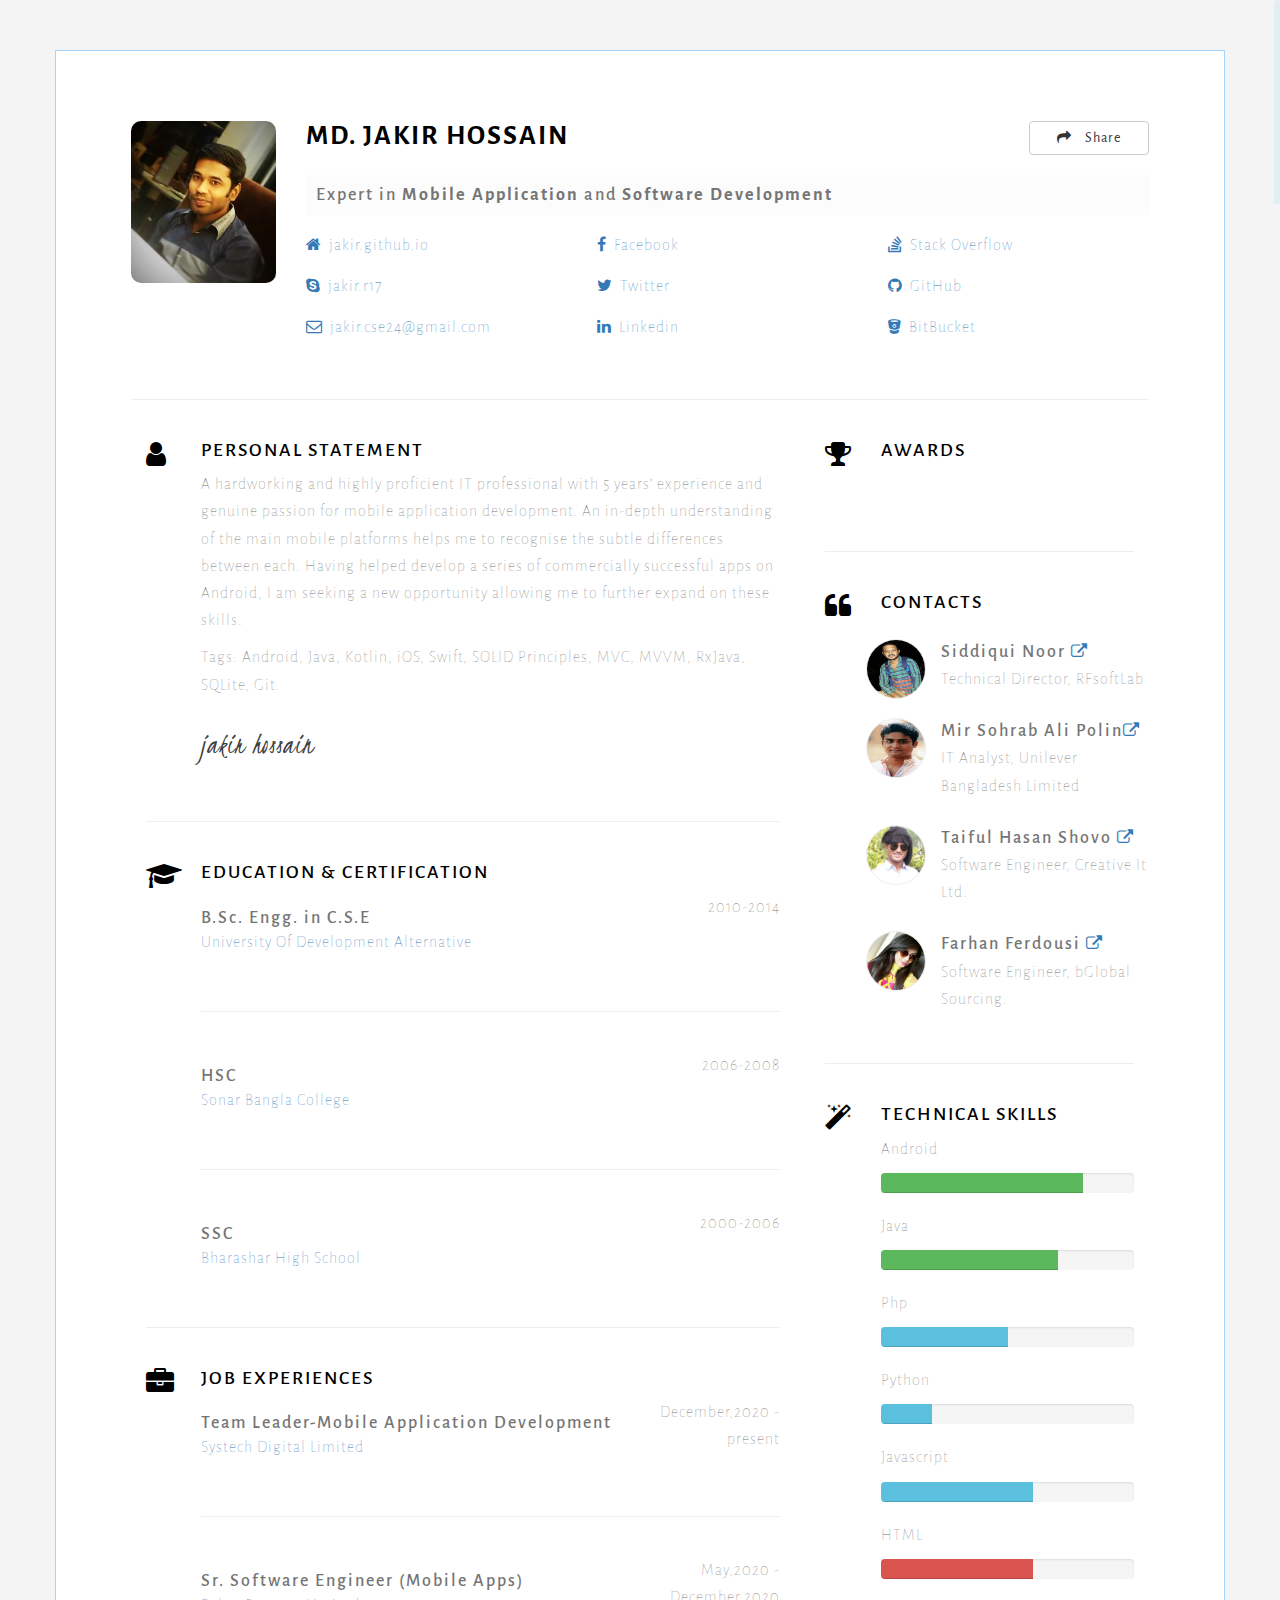
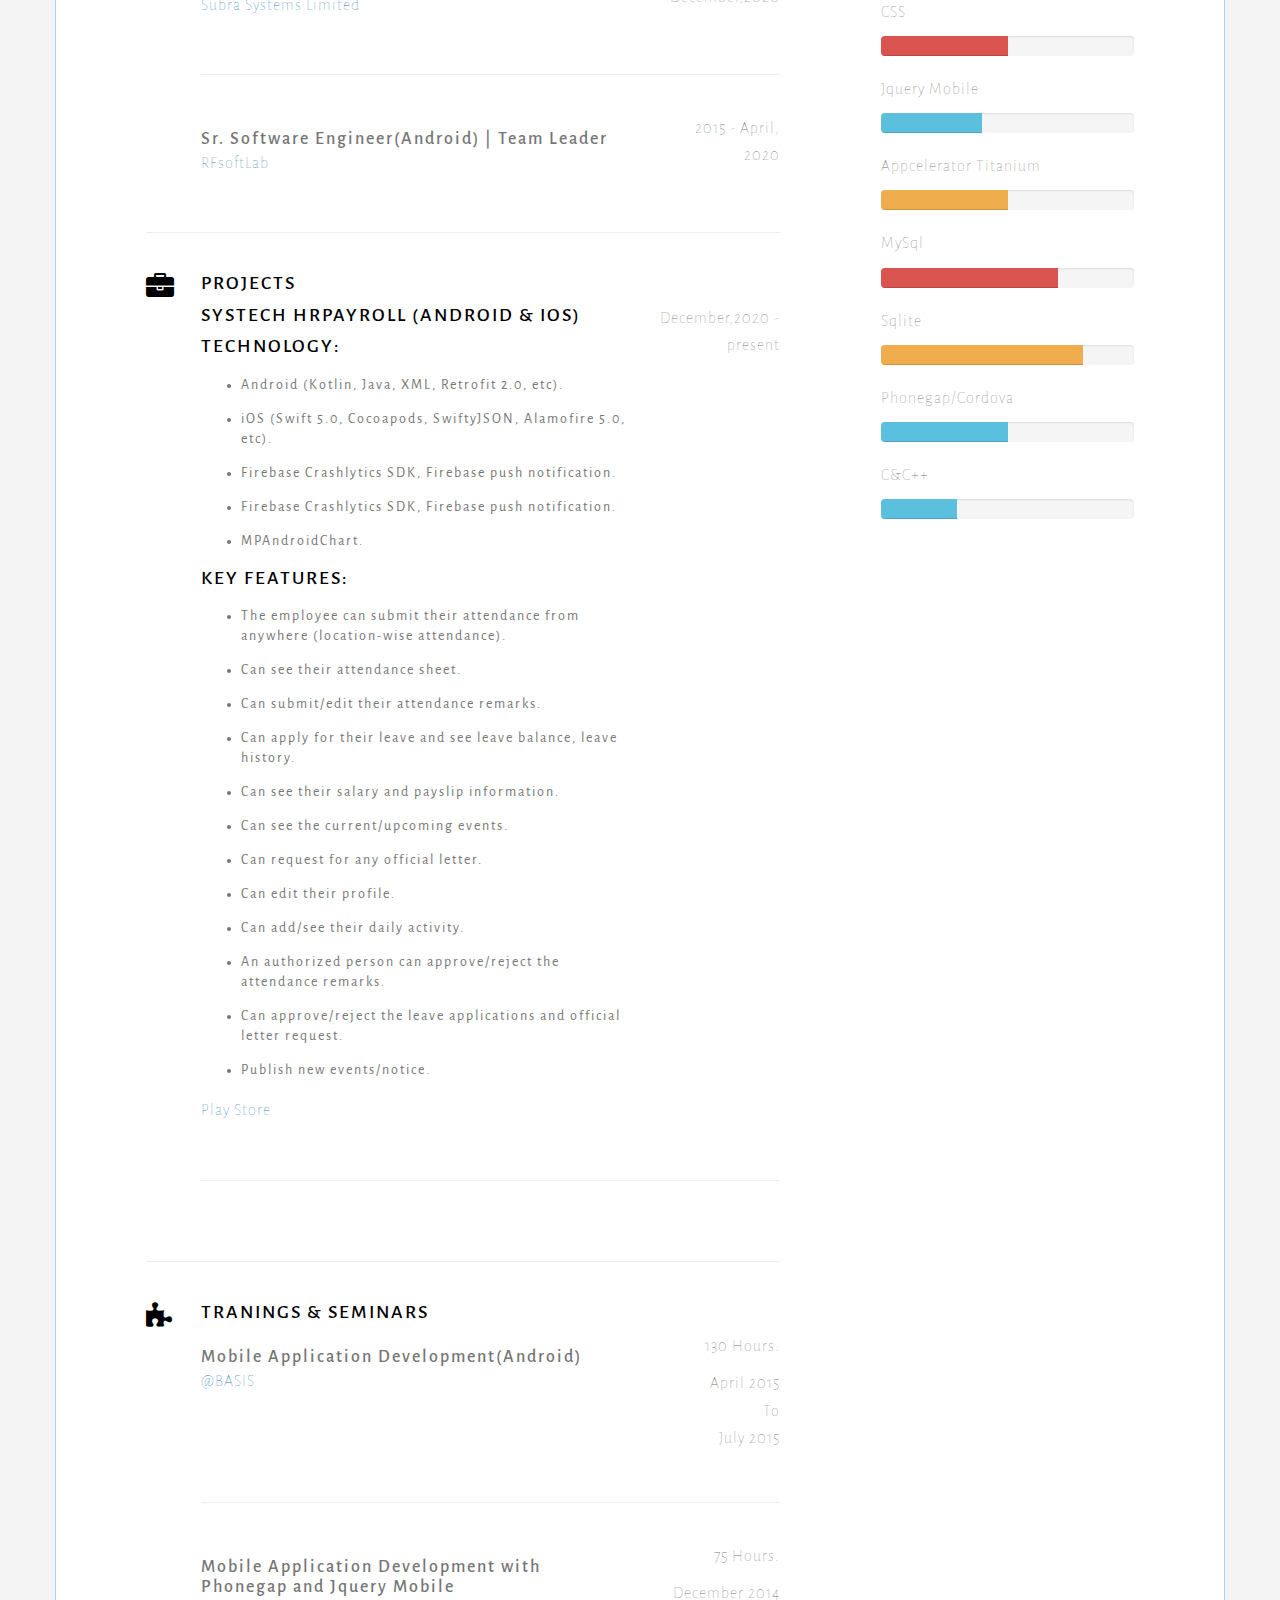
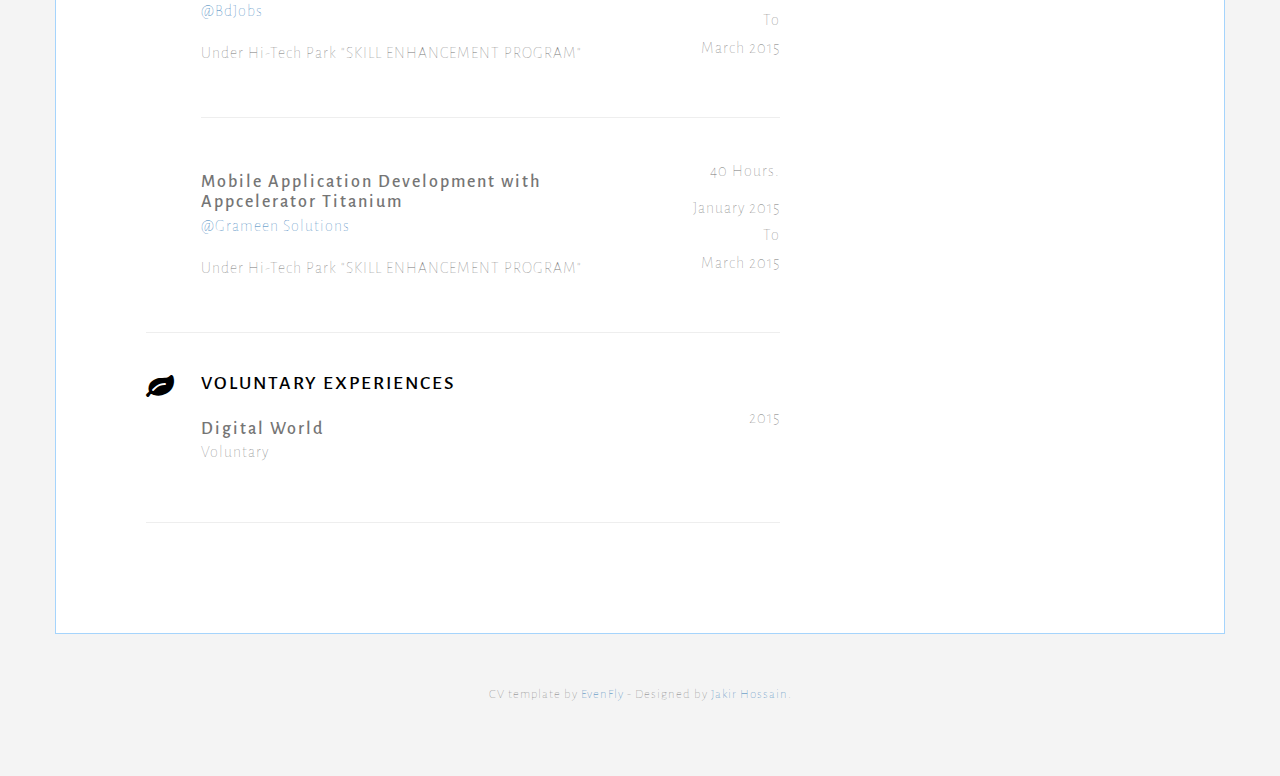
==== about_me/index.html @ e8f7c16d "added projects" ====
<!DOCTYPE html>
<html lang="">


<head>
    <meta charset="UTF-8">
    <meta name="viewport" content="width=device-width, initial-scale=1.0">

    <!-- ===========================
    THEME INFO
    =========================== -->
    <meta name="description" content="Md. Jakir Hossain - Expert in Mobile Application and Software Development">
    <meta name="keywords" content="Md. Jakir Hossain, Jakir Hossain Resume,Jakir Hossain CV, Android Developer, Software Developer, Mobile Application Developer">
    <meta name="author" content="Jakir Hossain">

    <!-- ===========================
    SITE TITLE
    =========================== -->
    <title>Md. Jakir Hossain | Expert in Mobile Application and Software Development</title>

    <!-- ===========================
    FAVICONS
    =========================== -->
    <link rel="icon" href="img/R.jpg">
    <link rel="apple-touch-icon" sizes="144x144" href="img/apple-touch-icon-ipad-retina.png" />
    <link rel="apple-touch-icon" sizes="114x114" href="img/apple-touch-icon-iphone-retina.png" />
    <link rel="apple-touch-icon" sizes="72x72" href="img/apple-touch-icon-ipad.png" />
    <link rel="apple-touch-icon" sizes="57x57" href="img/apple-touch-icon-iphone.png" />

    <!-- ===========================
    STYLESHEETS
    =========================== -->
    <link rel="stylesheet" href="//maxcdn.bootstrapcdn.com/bootstrap/3.3.0/css/bootstrap.min.css">
    <link rel="stylesheet" href="css/style.css">
    <link rel="stylesheet" href="css/responsive.css">

    <!-- ===========================
    FONTS & ICONS
    =========================== -->
    <link href='//fonts.googleapis.com/css?family=Kristi|Alegreya+Sans:300' rel='stylesheet' type='text/css'>
    <link href="//maxcdn.bootstrapcdn.com/font-awesome/4.3.0/css/font-awesome.min.css" rel="stylesheet">


    <!--[if IE]>
        <script src="https://cdn.jsdelivr.net/html5shiv/3.7.2/html5shiv.min.js"></script>
        <script src="https://cdn.jsdelivr.net/respond/1.4.2/respond.min.js"></script>
    <![endif]-->
</head>

<body>
    <div class="container">
        <!-- ===========================
        HEADER
        ============================ -->
        <div id="header" class="row">
            <div class="col-sm-2">
                <img class="propic" src="img/jakir1.jpg" alt="">
            </div>
            <!-- photo end-->

            <div class="col-sm-10">
                <div class="cv-title">
                    <div class="row">
                        <div class="col-sm-7">
                            <h1>Md. Jakir Hossain</h1>
                        </div>
                        <div class="col-sm-5 text-right dl-share">
                            <!-- AddToAny BEGIN -->
                            <a class="a2a_dd btn btn-default" href=""><span class="fa fa-share "></span> Share</a>
                            <script type="text/javascript">
                                var a2a_config = a2a_config || {};
                                a2a_config.linkname = "Md. Jakir Hossain";
                                a2a_config.num_services = 6;
                                a2a_config.prioritize = ["facebook", "twitter", "google_plus", "linkedin", "pinterest", "email"];
                            </script>
                            <script type="text/javascript" src="http://static.addtoany.com/menu/page.js"></script>
                            <!-- AddToAny END -->

                            <!-- <a class="btn btn-success" href=""><span class="fa fa-download"></span> Download</a> -->
                        </div>
                    </div>
                    <h2>Expert in <b>Mobile Application</b> and <b>Software Development</b></h2>
                </div><!-- Title end-->

                <!-- ===========================
                SOCIAL & CONTACT
                ============================ -->
                <div class="row">
                    <div class="col-sm-4">
                        <ul class="list-unstyled">
                            <li><a href="http://jakir123.github.io/RJF/"><span class="social fa fa-home"></span>jakir.github.io</a>
                            </li>
                            <li><a href="skype:jakir.r17"><span class="social fa fa-skype"></span>jakir.r17</a>
                            </li>
                            <li><a href="mailto:jakir.cse24@gmail.com"><span class="social fa fa-envelope-o"></span>jakir.cse24@gmail.com</a>
                            </li>
                        </ul>
                    </div><!-- social 1st col end-->

                    <div class="col-sm-4">
                        <ul class="list-unstyled">
                            <li><a target="_blank" href="https://www.facebook.com/jakir.cse24"><span class="social fa fa-facebook"></span>Facebook</a>
                            </li>
                            <li><a target="_blank" href="https://twitter.com/jakir_cse24"><span class="social fa fa-twitter"></span>Twitter</a>
                            </li>
                            <li><a target="_blank" href="https://bd.linkedin.com/in/jakir-hossain-01420459"><span class="social fa fa-linkedin"></span>Linkedin</a>
                            </li>
                        </ul>
                    </div><!-- social 2nd col end-->

                    <div class="col-sm-4">
                        <ul class="list-unstyled">
                            <li><a target="_blank" href="http://stackoverflow.com/users/4854891/jakir-hossain"><span class="social fa fa-stack-overflow"></span>Stack Overflow</a>
                            </li>
                            <li><a target="_blank" href="https://www.github.com/jakir123"><span class="social fa fa-github"></span>GitHub</a>
                            </li>
                            <li><a target="_blank" href="http://www.bitbucket.org/jakir123"><span class="social fa fa-bitbucket"></span>BitBucket</a>
                            </li>
                        </ul>
                    </div><!-- social 3rd col end-->
                </div><!-- header social end-->
            </div><!-- header right end-->
        </div><!-- header end-->

        <hr class="firsthr">

        <!-- ===========================
        BODY LEFT PART
        ============================ -->
        <div class="col-md-8 mainleft">
            <div id="statement" class="row mobmid">
                <div class="col-sm-1">
                    <span class="secicon fa fa-user"></span>
                </div><!--icon end-->

                <div class="col-sm-11">
                    <h3>Personal statement </h3>
                    <p>
                        A hardworking and highly proficient IT professional with 5 years’ experience and genuine passion for mobile application development. An in-depth understanding of the main mobile platforms helps me to recognise the subtle differences between each. Having helped develop a series of commercially successful apps on Android, I am seeking a new opportunity allowing me to further expand on these skills.
                    </p>
                    <p>
                        Tags:
                        Android,
                        Java, Kotlin,
			iOS, Swift, SOLID Principles,
			MVC, MVVM, RxJava, 
                        SQLite,
                        Git.
                    </p>

                    <p class="signature">jakir hossain</p>
                </div><!--info end-->
            </div><!--personal statement end-->

            <hr>

            <div id="education" class="row mobmid">
                <div class="col-sm-1">
                    <span class="secicon fa fa-graduation-cap"></span>
                </div><!--icon end-->

                <div class="col-sm-11">
                    <h3>Education &amp; Certification</h3>
                    <!-- <div class="row">
                        <div class="col-md-9">
                            <h4>M.Sc. Engg. in ICT</h4>
                            <p class="sub"><a href="http://www.buet.ac.bd">BUET</a> </p>
                        </div>

                        <div class="year col-md-3">
                            <p>2015-Present</p>
                        </div>
                    </div><!--Education & Certification 1 end-->
                    <!--<hr>
					 -->
                    <div class="row">
                        <div class="col-md-9">
                            <h4>B.Sc. Engg. in C.S.E</h4>
                            <p class="sub"><a href="http://uoda.edu.bd/">University Of Development Alternative</a> </p>
                        </div>

                        <div class="year col-md-3">
                            <p>2010-2014</p>
                        </div>
                    </div><!--Education & Certification 1 end-->
                    
                    <hr>

                    <div class="row">
                        <div class="col-md-9">
                            <h4>HSC</h4>
                            <p class="sub"><a href="https://www.facebook.com/SonarBanglaCollege.Comilla/">Sonar Bangla College</a> </p>
                        </div>

                        <div class="year col-md-3">
                            <p>2006-2008</p>
                        </div>
                    </div><!--Education & Certification 1 end-->
                    
                    <hr>
                    
                    <div class="row">
                        <div class="col-md-9">
                            <h4>SSC</h4>
                            <p class="sub"><a href="">Bharashar High School</a></p>
                        </div>

                        <div class="year col-md-3">
                            <p>2000-2006</p>
                        </div>
                    </div><!--Education & Certification 2 end-->

                </div>
            </div><!--Education & Certifications end-->
            
            <hr>

            <!-- ===========================
            JOB EXPERIENCES
            ============================ -->
            <div id="job" class="row mobmid">
                <div class="col-sm-1">
                    <span class="secicon fa fa-briefcase"></span>
                </div><!--icon end-->

                <div class="col-sm-11">
                    <h3>Job Experiences</h3>
			<div class="row">
			<div class="col-md-9">
				    <h4>Team Leader-Mobile Application Development</h4>
				    <p class="sub"><a target="_blank" href="https://systechdigital.com">Systech Digital Limited</a>
				    </p>
				</div>

				<div class="year col-md-3">
				    <p>December,2020 - present</p>
				</div>
		     </div><!--Job 1 end-->
	             <hr>

			<div class="row">
			<div class="col-md-9">
				    <h4>Sr. Software Engineer (Mobile Apps)</h4>
				    <p class="sub"><a target="_blank" href="https://www.subrasystems.com.bd">Subra Systems Limited</a>
				    </p>
				</div>

				<div class="year col-md-3">
				    <p>May,2020 - December,2020</p>
				</div>
		     </div><!--Job 2 end-->
	             <hr>
			
                    <div class="row">
                        <div class="col-md-9">
                            <h4>Sr. Software Engineer(Android) | Team Leader</h4>
                            <p class="sub"><a target="_blank" href="http://rfsoftlab.com">RFsoftLab</a>
                            </p>
                        </div>

                        <div class="year col-md-3">
                            <p>2015 - April, 2020</p>
                        </div>
                    </div><!--Job 3 end-->
                    
                </div><!--Job experiences end-->
            </div><!--Job experiences end-->

            <hr>
		
	    <!-- ===========================
            Projects
            ============================ -->
            <div id="job" class="row mobmid">
                <div class="col-sm-1">
                    <span class="secicon fa fa-briefcase"></span>
                </div><!--icon end-->

                <div class="col-sm-11">
                    <h3>Projects</h3>
			<div class="row">
			<div class="col-md-9">
				    <h3>Systech HrPayroll (Android & iOS)</h3>
				    <h3>Technology:</h3>
				    <ul>
					  <li>Android (Kotlin, Java, XML, Retrofit 2.0, etc).</li>
					  <li>iOS (Swift 5.0, Cocoapods, SwiftyJSON, Alamofire 5.0, etc).</li>
					  <li>Firebase Crashlytics SDK, Firebase push notification.</li>
					    <li>Firebase Crashlytics SDK, Firebase push notification.</li>
					    <li>MPAndroidChart.</li>
				    </ul>
				 <h3>Key Features:</h3>
				    <ul>
					  <li>The employee can submit their attendance from anywhere (location-wise attendance).</li>
					  <li>Can see their attendance sheet.</li>
					  <li>Can submit/edit their attendance remarks.</li>
					    <li>Can apply for their leave and see leave balance, leave history.</li>
					    <li>Can see their salary and payslip information.</li>
					    <li>Can see the current/upcoming events.</li>
					    <li>Can request for any official letter.</li>
					    <li>Can edit their profile.</li>
					    <li>Can add/see their daily activity.</li>
					    <li>An authorized person can approve/reject the attendance remarks.</li>
					    <li>Can approve/reject the leave applications and official letter request.</li>
					    <li>Publish new events/notice.</li>
				    </ul>
				<p class="sub"><a target="_blank" href="https://play.google.com/store/apps/details?id=com.systech.imran.hrattendance">Play Store</a>
				</div>

				<div class="year col-md-3">
				    <p>December,2020 - present</p>
				</div>
		     </div><!--Job 1 end-->
	             <hr>
                    
                </div><!--Job experiences end-->
            </div><!--Job experiences end-->

            <hr>

            <!-- ===========================
            Tranings
            ============================ -->
            <div id="job" class="row mobmid">
                <div class="col-sm-1">
                    <span class="secicon fa fa-puzzle-piece"></span>
                </div><!--icon end-->

                <div class="col-sm-11">
                    <h3>Tranings & Seminars</h3>

                    <div class="row">
                        <div class="col-md-9">
                            <h4>Mobile Application Development(Android)</h4>
                            <p class="sub"><a target="_blank" href="http://www.basis.org.bd/">@BASIS</a>
                            
                        </div>
                        <div class="year col-md-3">
							<p>130 Hours.</p>
                            <p>April 2015 <br>To<br>July 2015</p>
                        </div>
                    </div><!--Traning 1 end-->
					<hr>
					<div class="row">
                        <div class="col-md-9">
                            <h4>Mobile Application Development with<br>Phonegap and Jquery Mobile</h4>
                            <p class="sub"><a target="_blank" href="http://bdjobstraining.com/">@BdJobs</a>
                            <p>Under Hi-Tech Park "SKILL ENHANCEMENT PROGRAM"</p>
                        </div>
                        <div class="year col-md-3">
							<p>75 Hours.</p>
                            <p>December 2014<br>To<br> March 2015</p>
                        </div>
                    </div><!--Traning 2 end-->
					<hr>
					<div class="row">
                        <div class="col-md-9">
                            <h4>Mobile Application Development with<br>Appcelerator Titanium</h4>
                            <p class="sub"><a target="_blank" href="http://www.grameensolutions.com/">@Grameen Solutions </a>
                            <p>Under Hi-Tech Park "SKILL ENHANCEMENT PROGRAM"</p>
                        </div>
                        <div class="year col-md-3">
							<p>40 Hours.</p>
                            <p>January 2015 <br>To<br>March 2015</p>
                        </div>
                    </div><!--Traning 3 end-->

                </div><!--Traning experiences end-->
            </div><!--Traning experiences end-->
			<hr>
			<!-- ===========================
            VOLUNTARY EXPERIENCES
            ============================ -->
            <div id="job" class="row mobmid">
                <div class="col-sm-1">
                    <span class="secicon fa fa-leaf"></span>
                </div><!--icon end-->

                <div class="col-sm-11">
                    <h3>Voluntary Experiences</h3>

                    <div class="row">
                        <div class="col-md-9">
                            <h4>Digital World</h4>
                            <p class="sub">Voluntary</p>
                        </div>
                        <div class="year col-md-3"> <p>2015</p> </div>
                    </div><!--Voluntary 1 end-->
                    
                </div><!--Voluntary experiences end-->
            </div><!--Voluntary experiences end-->

            <hr>

        </div><!--left end-->
        
        <!-- ===========================
        SIDEBAR
        =========================== -->
        <div class="col-md-4 mainright">


            <div class="row mobmid">
                <div class="col-sm-1 col-md-2">
                    <span class="secicon fa fa-trophy"></span>
                </div><!--icon end-->

                <div class="col-sm-11 col-md-10 ">
                    <h3>Awards</h3>

                    <div class="award">
                        <!-- <h4>Intra University Programming Contest, 2010</h4>
                        <p class="sub"><a href="http://mbstu.ac.bd/depts/TechnoFestival.html">MBSTU</a></p>
                        <p>Participate at Intra University Programming Contest, 2010 held at CSE
                        department of Mawlana Bhashani Science and Technology University (MBSTU).Rank Was<strong>7th place</strong></p> -->
                    </div>
                    <!--1st award end-->

                    <div class="award">
                       <!--  <h4>Intra University Programming Contest, 2012</h4>
                        <p class="sub"><a href="http://mbstu.ac.bd/depts/TechnoFestival.html">MBSTU</a></p>
                        <p>Participate at Intra University Programming Contest, 2012 held at Mawlana
                        Bhashani Science and Technology University (MBSTU).<strong>8th place</strong></p> -->
                    </div>
                </div><!--awards end-->

            </div>
                        
            <hr>

            <div class="row ">
                <div class="col-sm-1 col-md-2 mobmid">
                    <span class="secicon fa fa-quote-left"></span>
                </div><!--icon end-->

                <div class="col-sm-11 col-md-10 testimonials">
                    <h3 class="mobmid">Contacts </h3>

                    <div class="row">
                        <img src="img/noor_vai.jpg" alt="">
                        <h4>Siddiqui Noor <a target="_blank" href="https://www.facebook.com/noorbd"><i class="fa fa-external-link"></i></a></h4>
                        <p>Technical Director, RFsoftLab</p>
                    </div><!--1st testimonial end-->
					
					<div class="row">
                        <img src="img/polin_vai.jpg" alt="">
                        <h4>Mir Sohrab Ali Polin<a target="_blank" href="https://www.facebook.com/msali.polin"><i class="fa fa-external-link"></i></a></h4>
                        <p>IT Analyst, Unilever Bangladesh Limited</p>
                    </div><!--2nd testimonial end-->
					
                    <div class="row">
                        <img src="img/shovo.jpg" alt="">
                        <h4>Taiful Hasan Shovo <a target="_blank" href="https://www.facebook.com/tshuvo6"><i class="fa fa-external-link"></i></a></h4>
                        <p>Software Engineer, Creative It Ltd.</p>
                    </div><!--2nd testimonial end-->

                    <div class="row">
                        <img src="img/chaity.jpg" alt="">
                        <h4>Farhan Ferdousi <a target="_blank" href="https://www.facebook.com/chaitali.farhana"><i class="fa fa-external-link"></i></a></h4>
                        <p>Software Engineer, bGlobal Sourcing.</p>
                    </div><!--2nd testimonial end-->

                </div><!--testimonials end-->
            </div><!--tech skills end-->
            
            <hr>

            <div class="row">
                <div class="col-sm-1 col-md-2 mobmid">
                    <span class="secicon fa fa-magic"></span>
                </div><!--icon end-->

                <div class="col-sm-11 col-md-10">
                    <h3 class="mobmid">Technical skills </h3>


                    <p>Android</p>
                    <div class="progress">
                        <div class="progress-bar progress-bar-success" role="progressbar" aria-valuenow="95" aria-valuemin="0" aria-valuemax="100" style="width: 80%">
                            <span class="sr-only">80% Complete</span>
                        </div>
                    </div><!--skill end-->

                    <p>Java</p>
                    <div class="progress">
                        <div class="progress-bar progress-bar-success" role="progressbar" aria-valuenow="80" aria-valuemin="0" aria-valuemax="100" style="width: 70%">
                            <span class="sr-only">70% Complete</span>
                        </div>
                    </div><!--skill end-->

                    <p>Php</p>
                    <div class="progress">
                        <div class="progress-bar progress-bar-info" role="progressbar" aria-valuenow="90" aria-valuemin="0" aria-valuemax="100" style="width: 50%">
                            <span class="sr-only">50% Complete</span>
                        </div>
                    </div><!--skill end-->

                    <p>Python</p>
                    <div class="progress">
                        <div class="progress-bar progress-bar-info" role="progressbar" aria-valuenow="60" aria-valuemin="0" aria-valuemax="100" style="width: 20%">
                            <span class="sr-only">20% Complete</span>
                        </div>
                    </div><!--skill end-->

                    <p>Javascript</p>
                    <div class="progress">
                        <div class="progress-bar progress-bar-info" role="progressbar" aria-valuenow="80" aria-valuemin="0" aria-valuemax="100" style="width: 60%">
                            <span class="sr-only">60% Complete</span>
                        </div>
                    </div><!--skill end-->



                    <p>HTML</p>
                    <div class="progress">
                        <div class="progress-bar progress-bar-danger" role="progressbar" aria-valuenow="60" aria-valuemin="0" aria-valuemax="100" style="width: 60%">
                            <span class="sr-only">60% Complete</span>
                        </div>
                    </div><!--skill end-->

                    <p>CSS</p>
                    <div class="progress">
                        <div class="progress-bar progress-bar-danger" role="progressbar" aria-valuenow="50" aria-valuemin="0" aria-valuemax="100" style="width: 50%">
                            <span class="sr-only">50% Complete</span>
                        </div>
                    </div><!--skill end-->
                                        
                    <p>Jquery Mobile</p>
                    <div class="progress">
                        <div class="progress-bar progress-bar-info" role="progressbar" aria-valuenow="60" aria-valuemin="0" aria-valuemax="100" style="width: 40%">
                            <span class="sr-only">40% Complete</span>
                        </div>
                    </div><!--skill end-->
					
                    <p>Appcelerator Titanium</p>
                    <div class="progress">
                        <div class="progress-bar progress-bar-warning" role="progressbar" aria-valuenow="50" aria-valuemin="0" aria-valuemax="100" style="width: 50%">
                            <span class="sr-only">50% Complete</span>
                        </div>
                    </div><!--skill end-->
					
					<p>MySql</p>
                    <div class="progress">
                        <div class="progress-bar progress-bar-danger" role="progressbar" aria-valuenow="50" aria-valuemin="0" aria-valuemax="100" style="width: 70%">
                            <span class="sr-only">70% Complete</span>
                        </div>
                    </div><!--skill end-->

                    <p>Sqlite</p>
                    <div class="progress">
                        <div class="progress-bar progress-bar-warning" role="progressbar" aria-valuenow="80" aria-valuemin="0" aria-valuemax="100" style="width: 80%">
                            <span class="sr-only">80% Complete</span>
                        </div>
                    </div><!--skill end-->

                    <p>Phonegap/Cordova</p>
                    <div class="progress">
                        <div class="progress-bar progress-bar-info" role="progressbar" aria-valuenow="60" aria-valuemin="0" aria-valuemax="100" style="width: 50%">
                            <span class="sr-only">50% Complete</span>
                        </div>
                    </div><!--skill end-->

                    <p>C&C++</p>
                    <div class="progress">
                        <div class="progress-bar progress-bar-info" role="progressbar" aria-valuenow="95" aria-valuemin="0" aria-valuemax="100" style="width: 30%">
                            <span class="sr-only">30% Complete</span>
                        </div>
                    </div><!--skill end-->
                </div><!--info end-->
            </div><!--tech skills end-->
            


        </div><!--right end-->
    </div><!--container end-->

    <!-- ===========================
    FOOTER
    =========================== -->
    <footer class="text-center">
        <p>CV template by <a href="https://evenfly.com">EvenFly </a> - Designed by <a target="_blank" href="http://www.facebook.com/jakir.cse24">Jakir Hossain</a>.</p>
    </footer>

    <!--necessary scripts and plugins-->
    <script src="http://ajax.googleapis.com/ajax/libs/jquery/1.11.1/jquery.min.js"></script>
    <script src="http://maxcdn.bootstrapcdn.com/bootstrap/3.3.1/js/bootstrap.min.js"></script>
    <script src="js/jquery.nicescroll.min.js"></script>
    <script src="js/evenfly.js"></script>
</body>

</html>
---- about_me/css/style.css ----
body {
    background: #f4f4f4;
    color: #757575;
    font-family: 'Alegreya Sans', sans-serif;
    letter-spacing: 2px;
    padding-bottom: 60px;
}

.container {
    background: #fff;
    padding: 70px 75px;
    margin: 50px auto;
    border: 1px solid #a5d4fc;
}

img {
    max-width: 100%
}

.propic {
    border-radius: 10px;
}

hr {
    margin: 40px 0;
}

h1 {
    font-size: 2em;
    font-weight: bolder;
    text-transform: uppercase;
    color: #000;
    margin: 0;
}

h2 {
    font-size: 1.3em;
    background: #fcfcfc;
    padding: 10px;
}

h3 {
    font-size: 1.4em;
    text-transform: uppercase;
    color: #000;
    margin-top: 0;
}

h4 {
    margin: 15px 0 0;
}

p,
a {
    line-height: 1.7em;
    font-weight: lighter;
    letter-spacing: 1px;
    font-size: 16px;
}

li {
    padding: 7px 0;
}

.dl-share .btn {
    min-width: 120px;
}

.signature {
    font-family: 'Kristi', cursive;
    color: #3e3f40;
    font-size: 2.2em;
    margin-top: 20px;
}

.social {
    margin-right: 7px;
}

.btn .fa {
    margin-right: 10px;
}

.secicon.fa {
    font-size: 28px;
    color: #000;
    margin-right: 10px;
}

.sub {
    margin-bottom: 15px;
}

.award {
    padding-top: 20px;
}

blockquote {
    font-size: 1em;
    padding: 0 15px;
    margin: 30px 0;
}

.mainleft {
    padding-right: 30px;
}

.testimonials img {
    width: 60px;
    height: 60px;
    border-radius: 50%;
    float: left;
    margin-right: 15px;
    margin-top: -10px;
    margin-top: 15px;
    border: 1px solid #ededed;
}

.year,
.share {
    text-align: right;
}

footer p,
footer a {
    font-size: 13px;
}
---- about_me/css/responsive.css ----
@media only screen and (max-width: 980px) {
    .dl-share {
        display: none;
    }
    
    .year {
        text-align: left;
    }
}

@media only screen and (max-width: 800px) {
    body {
        padding-bottom: 10px;
    }
    .container {
        margin-top: 10px;
        margin-bottom: 30px;
    }
}

@media only screen and (max-width: 640px) {
    .container {
        padding: 20px;
    }
    h1 {
        margin-top: 20px;
    }
    .propic {
        border-radius: 0;
    }
    .list-unstyled li {
        border-bottom: 1px solid #fcfcfc;
        padding: 15px 0;
    }
    .firsthr {
        visibility: hidden;
    }
    .secicon.fa {
        margin: 10px 0;
    }
    .year,
    .mobmid {
        text-align: center;
    }
}

@media only screen and (width: 480px) {
    footer{
        padding: 0 100px;
    }
}

@media only screen and (max-width: 360px) {
    footer{
        padding: 0 15px;
    }
}
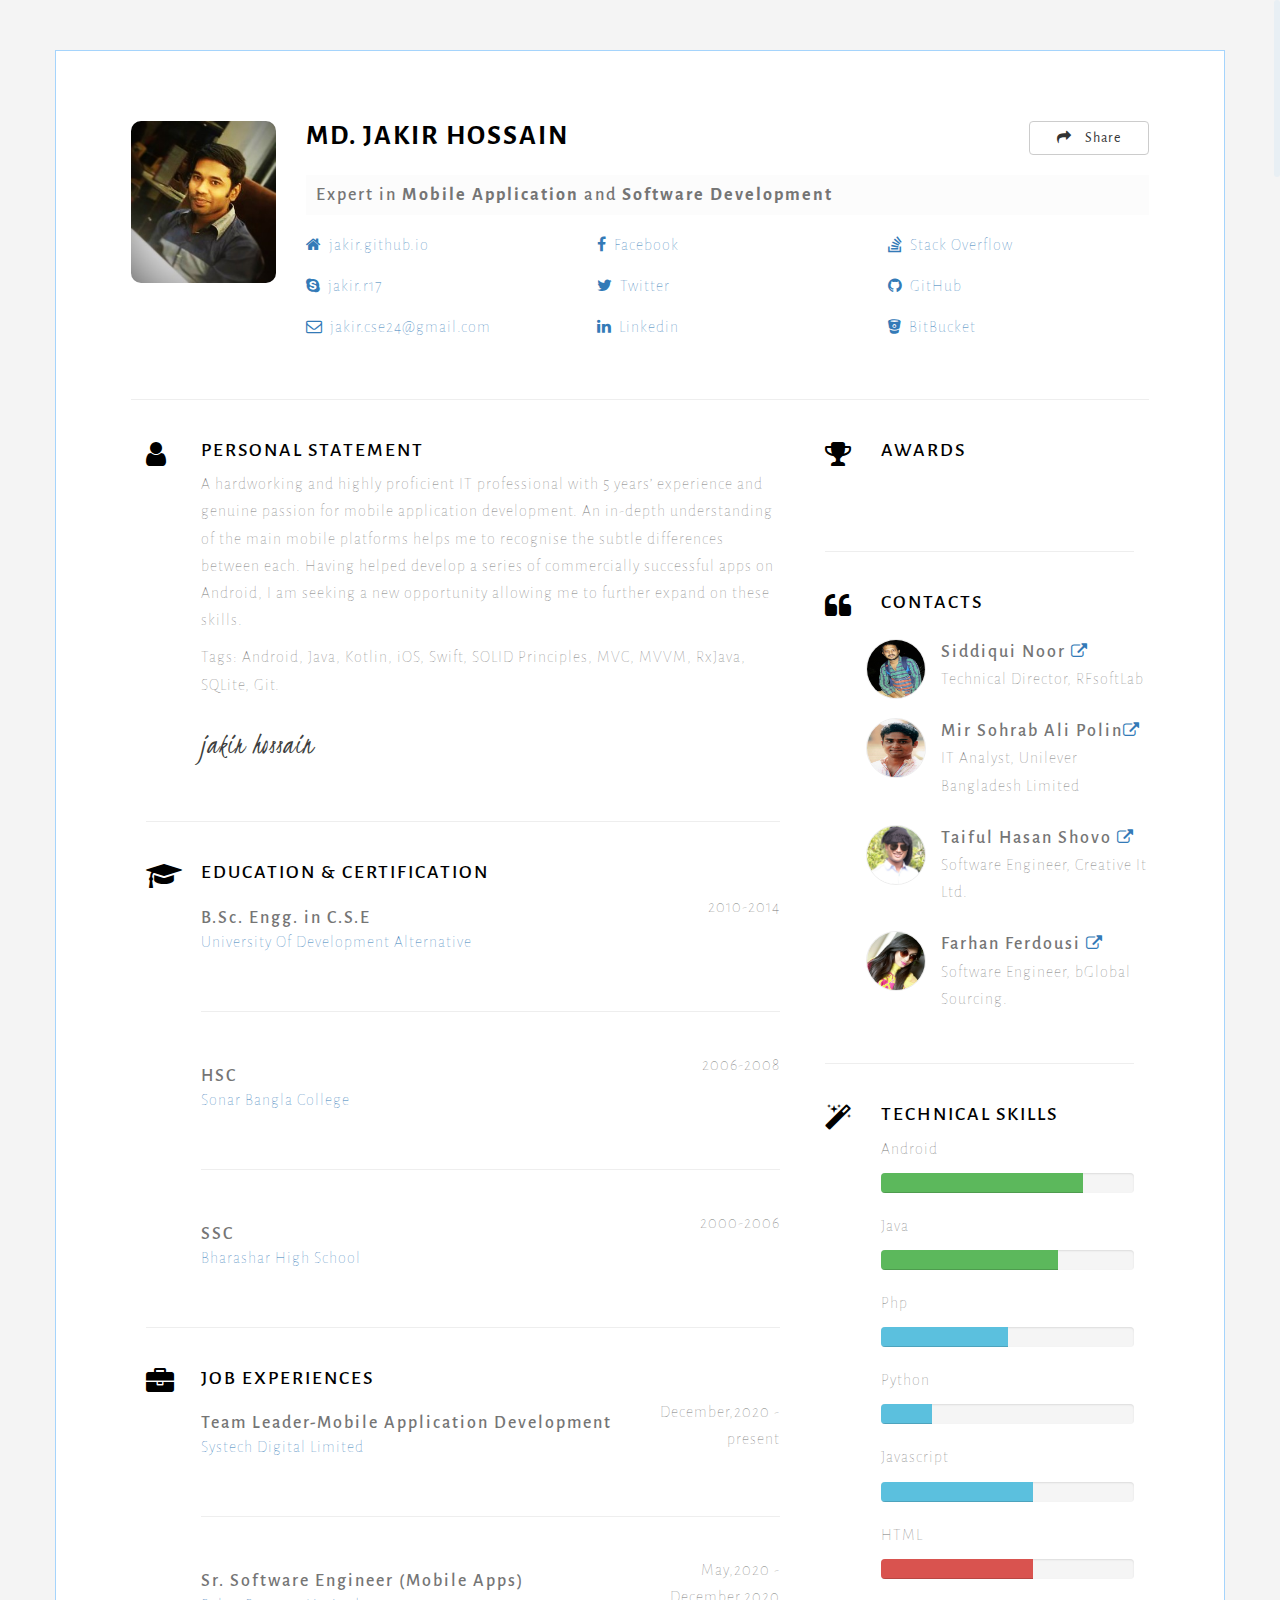
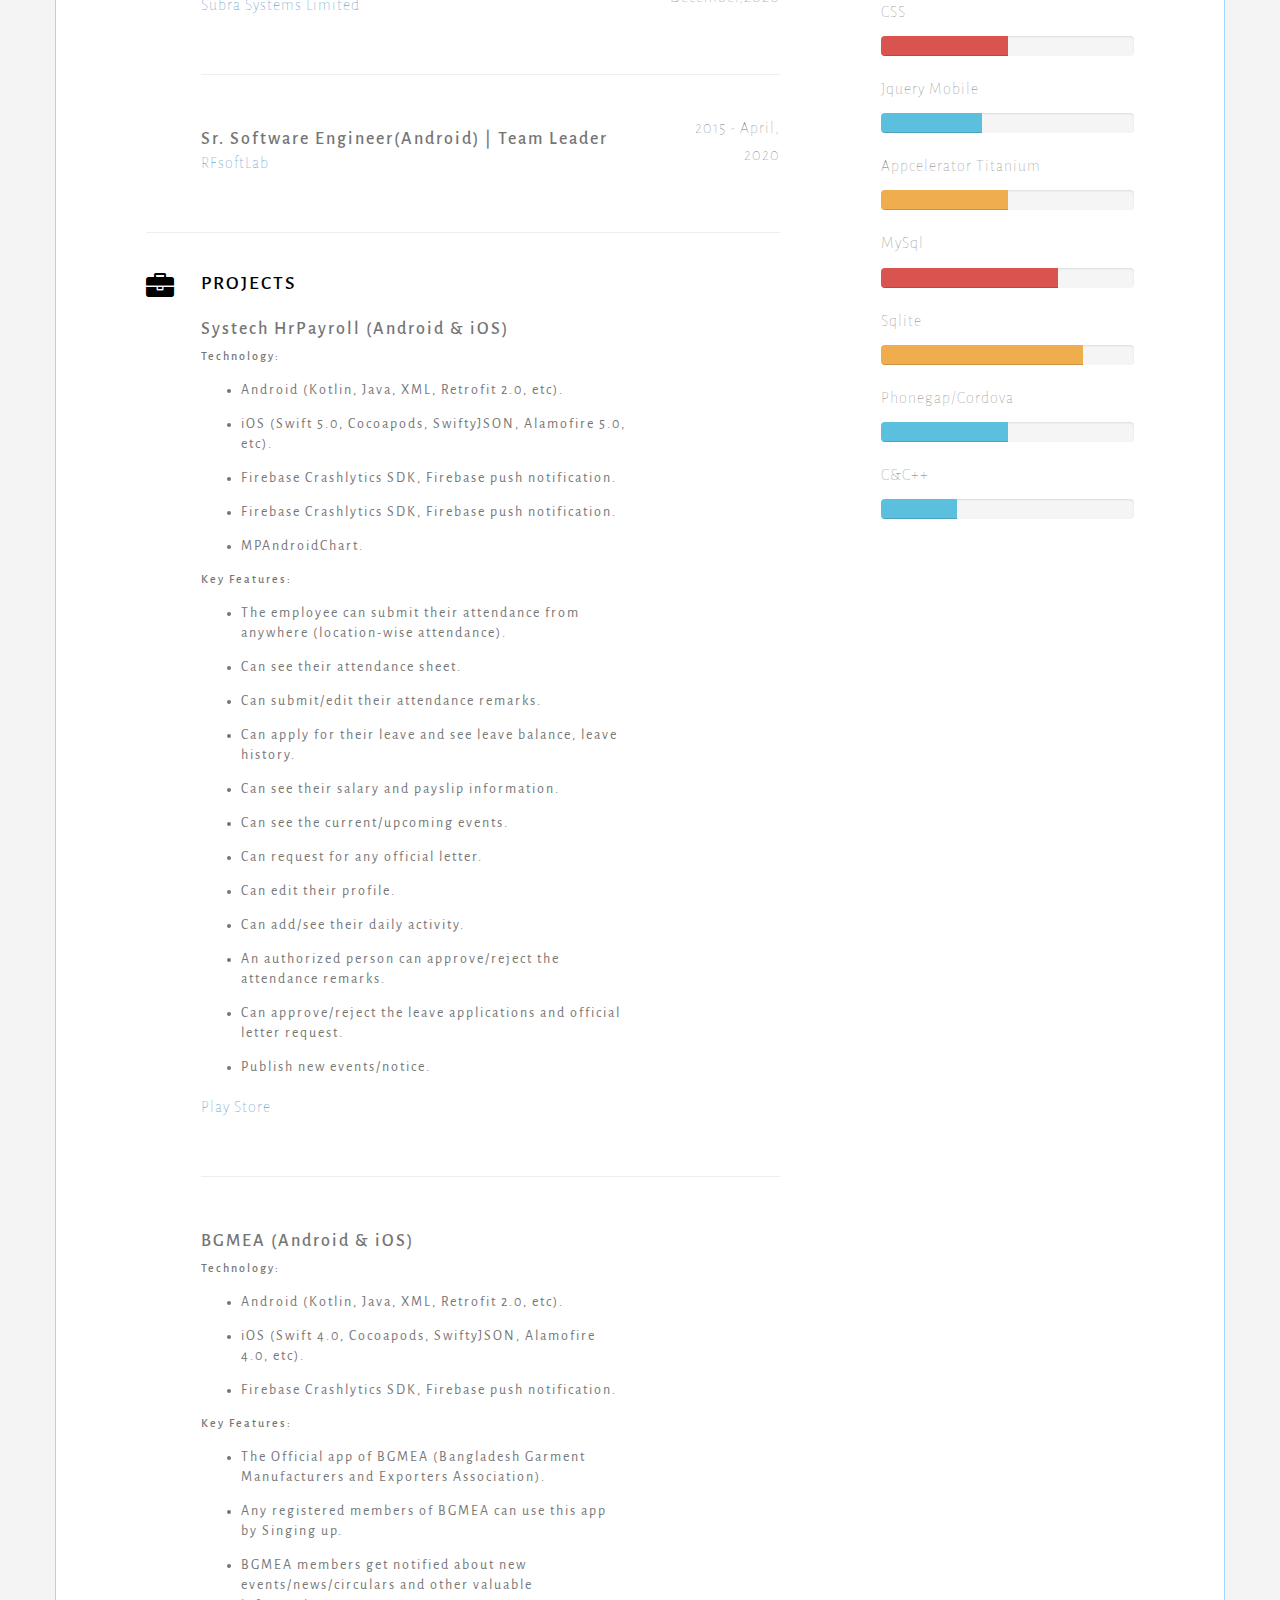
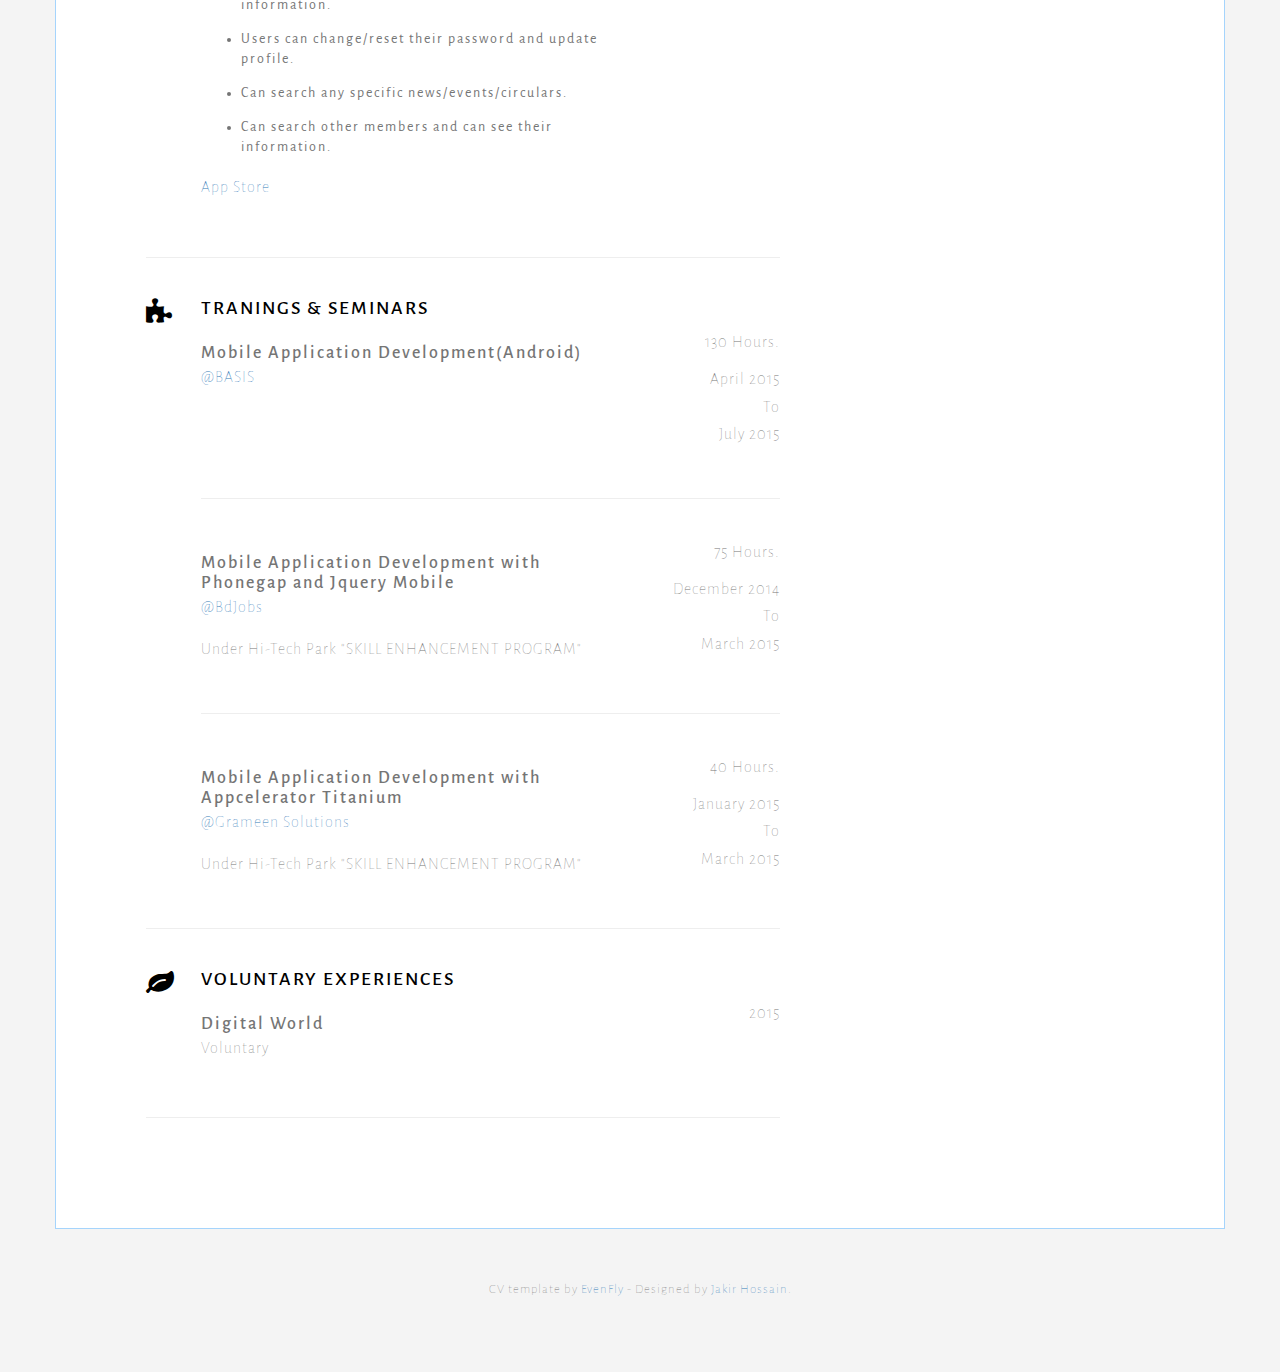
==== commit 5715fc72: "added bgmea projects" ====
--- a/about_me/index.html
+++ b/about_me/index.html
@@ -280,8 +280,8 @@
                     <h3>Projects</h3>
 			<div class="row">
 			<div class="col-md-9">
-				    <h3>Systech HrPayroll (Android & iOS)</h3>
-				    <h3>Technology:</h3>
+				    <h4>Systech HrPayroll (Android & iOS)</h4>
+				    <h6>Technology:</h6>
 				    <ul>
 					  <li>Android (Kotlin, Java, XML, Retrofit 2.0, etc).</li>
 					  <li>iOS (Swift 5.0, Cocoapods, SwiftyJSON, Alamofire 5.0, etc).</li>
@@ -289,7 +289,7 @@
 					    <li>Firebase Crashlytics SDK, Firebase push notification.</li>
 					    <li>MPAndroidChart.</li>
 				    </ul>
-				 <h3>Key Features:</h3>
+				 <h6>Key Features:</h6>
 				    <ul>
 					  <li>The employee can submit their attendance from anywhere (location-wise attendance).</li>
 					  <li>Can see their attendance sheet.</li>
@@ -306,12 +306,30 @@
 				    </ul>
 				<p class="sub"><a target="_blank" href="https://play.google.com/store/apps/details?id=com.systech.imran.hrattendance">Play Store</a>
 				</div>
-
-				<div class="year col-md-3">
-				    <p>December,2020 - present</p>
-				</div>
 		     </div><!--Job 1 end-->
 	             <hr>
+			<div class="row">
+			<div class="col-md-9">
+				    <h4>BGMEA (Android & iOS)</h4>
+				    <h6>Technology:</h6>
+				    <ul>
+					  <li>Android (Kotlin, Java, XML, Retrofit 2.0, etc).</li>
+					  <li>iOS (Swift 4.0, Cocoapods, SwiftyJSON, Alamofire 4.0, etc).</li>
+					  <li>Firebase Crashlytics SDK, Firebase push notification.</li>
+				    </ul>
+				 <h6>Key Features:</h6>
+				    <ul>
+					  <li>The Official app of BGMEA (Bangladesh Garment Manufacturers and Exporters Association).</li>
+					  <li>Any registered members of BGMEA can use this app by Singing up.</li>
+					  <li>BGMEA members get notified about new events/news/circulars and other valuable information.</li>
+					    <li>Users can change/reset their password and update profile.</li>
+					    <li>Can search any specific news/events/circulars.</li>
+					    <li>Can search other members and can see their information.</li>
+					   
+				    </ul>
+				<p class="sub"><a target="_blank" href="https://apps.apple.com/us/app/bgmea/id1547213196">App Store</a>
+				</div>
+		     </div><!--Job 2 end-->
                     
                 </div><!--Job experiences end-->
             </div><!--Job experiences end-->
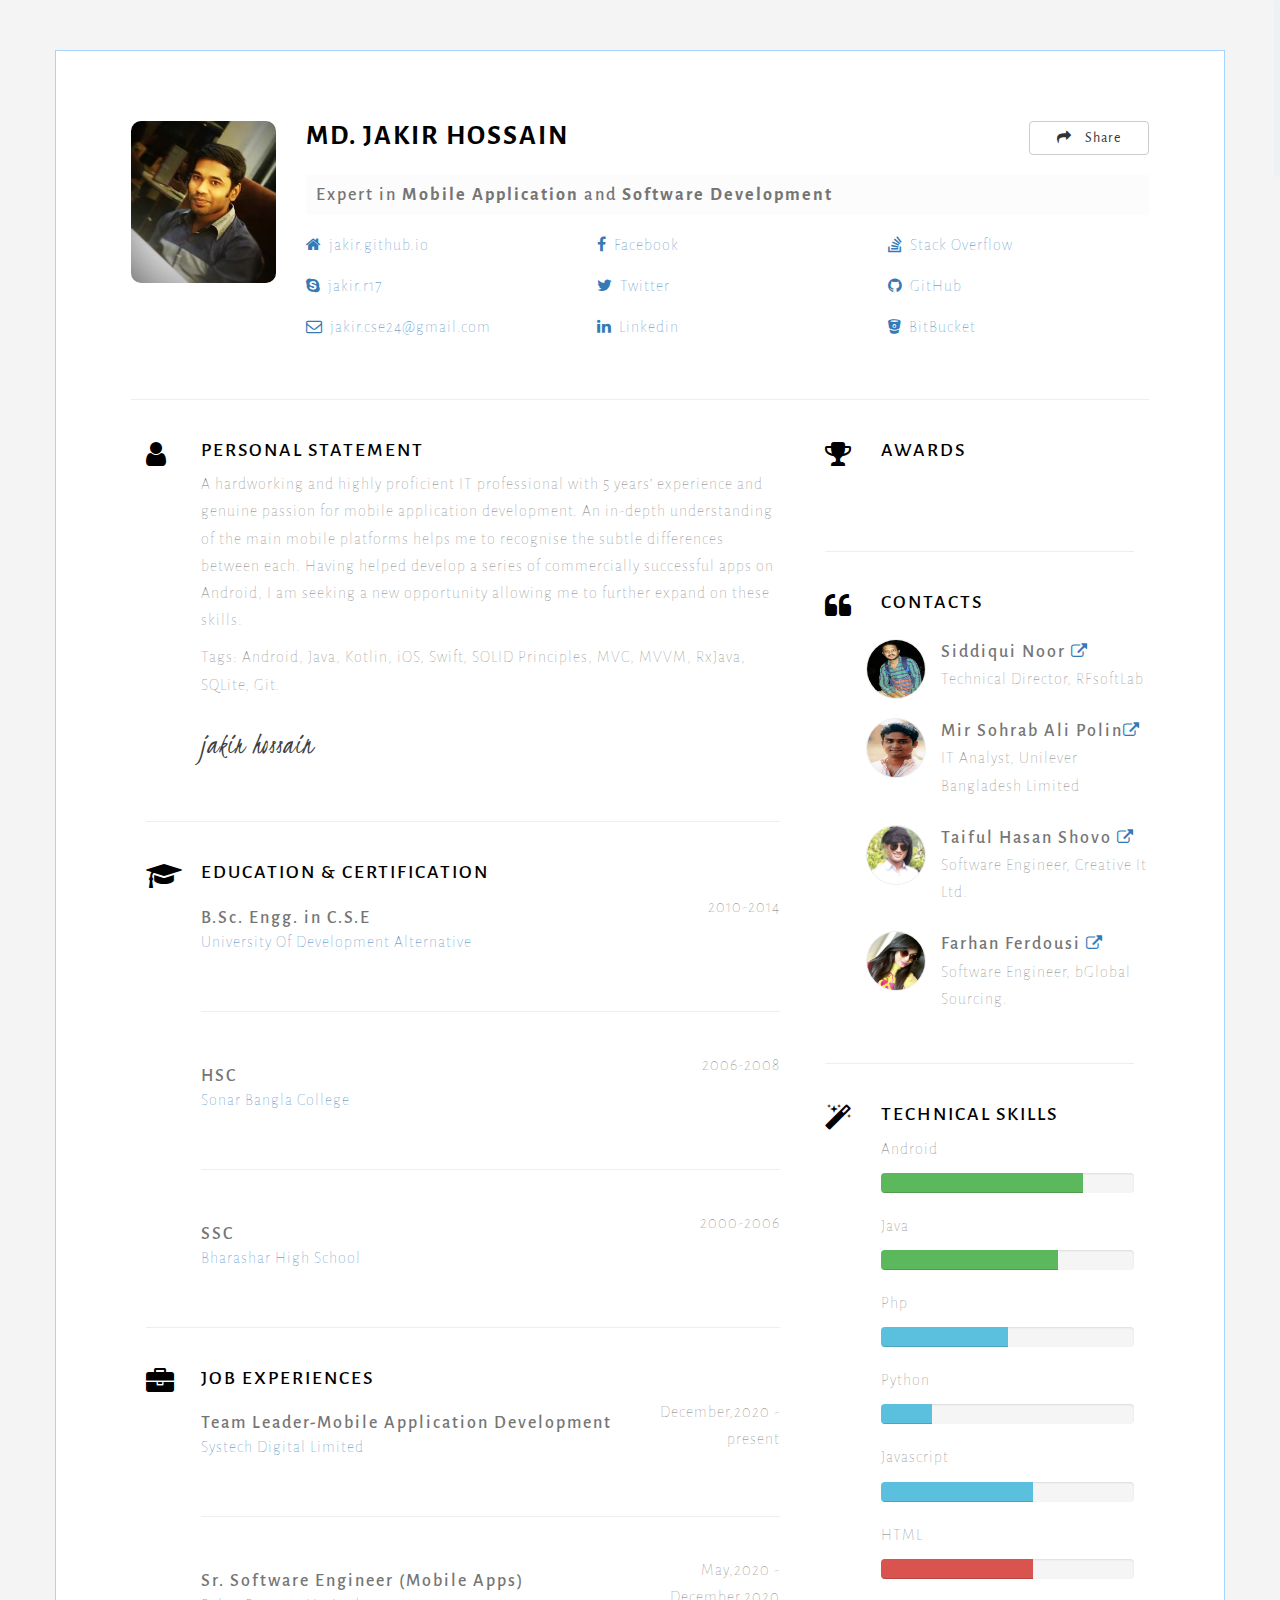
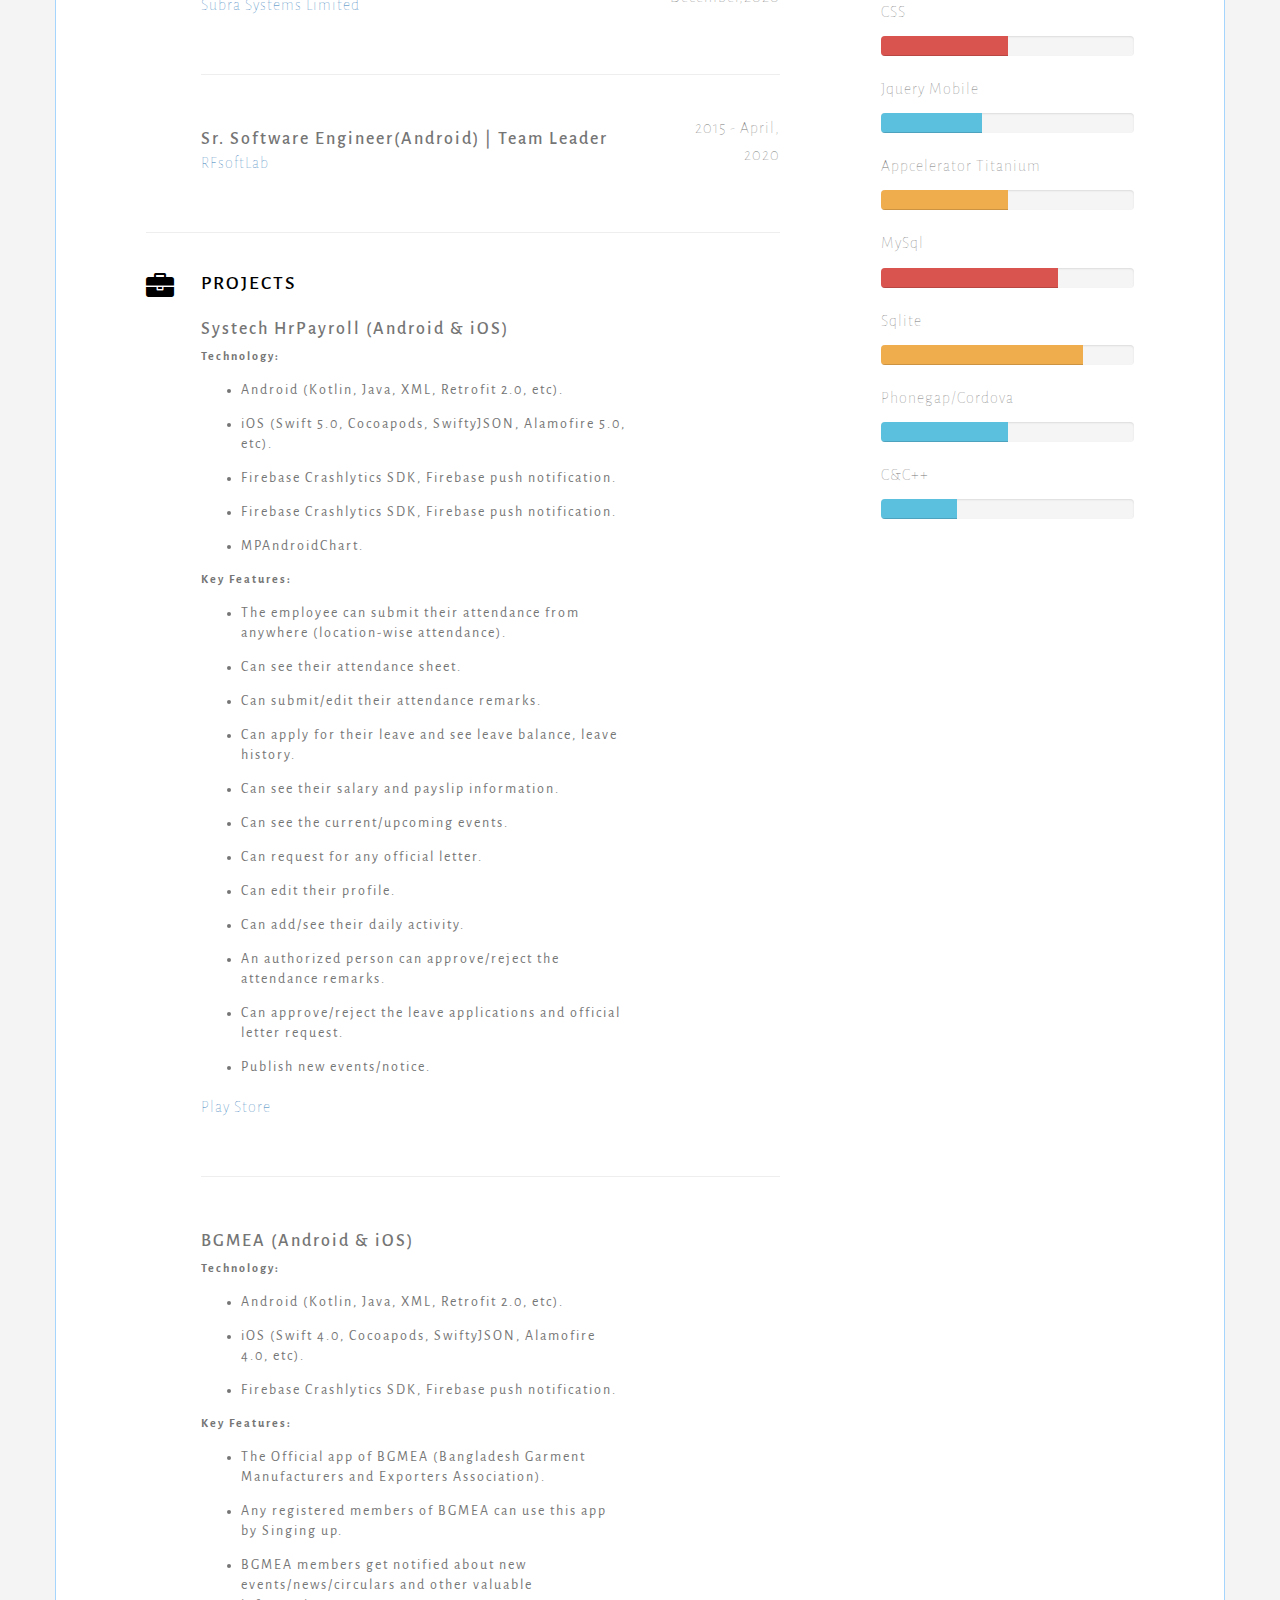
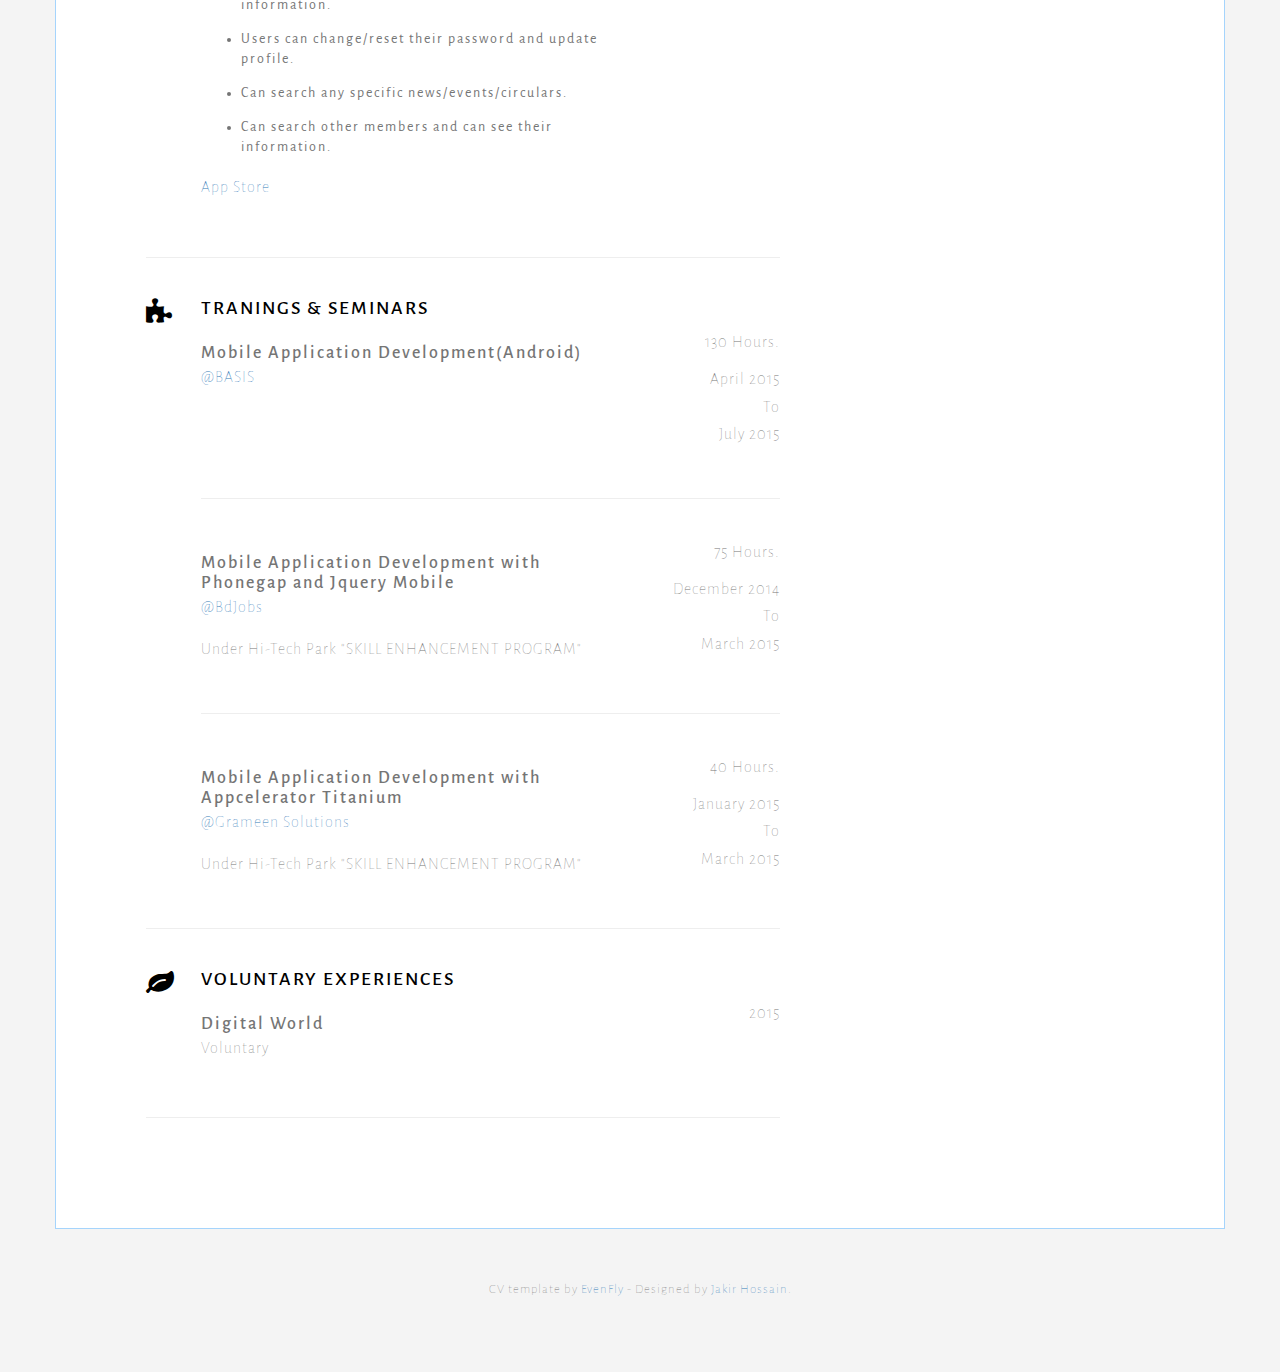
==== commit 8c5b666a: "updated projects formatting." ====
--- a/about_me/index.html
+++ b/about_me/index.html
@@ -281,7 +281,7 @@
 			<div class="row">
 			<div class="col-md-9">
 				    <h4>Systech HrPayroll (Android & iOS)</h4>
-				    <h6>Technology:</h6>
+				    <h6><b>Technology:</b></h6>
 				    <ul>
 					  <li>Android (Kotlin, Java, XML, Retrofit 2.0, etc).</li>
 					  <li>iOS (Swift 5.0, Cocoapods, SwiftyJSON, Alamofire 5.0, etc).</li>
@@ -289,7 +289,7 @@
 					    <li>Firebase Crashlytics SDK, Firebase push notification.</li>
 					    <li>MPAndroidChart.</li>
 				    </ul>
-				 <h6>Key Features:</h6>
+				   <h6><b>Key Features:</b></h6>
 				    <ul>
 					  <li>The employee can submit their attendance from anywhere (location-wise attendance).</li>
 					  <li>Can see their attendance sheet.</li>
@@ -311,13 +311,13 @@
 			<div class="row">
 			<div class="col-md-9">
 				    <h4>BGMEA (Android & iOS)</h4>
-				    <h6>Technology:</h6>
+				<h6><b>Technology:</b></h6>
 				    <ul>
 					  <li>Android (Kotlin, Java, XML, Retrofit 2.0, etc).</li>
 					  <li>iOS (Swift 4.0, Cocoapods, SwiftyJSON, Alamofire 4.0, etc).</li>
 					  <li>Firebase Crashlytics SDK, Firebase push notification.</li>
 				    </ul>
-				 <h6>Key Features:</h6>
+				<h6><b>Key Features:</b></h6>
 				    <ul>
 					  <li>The Official app of BGMEA (Bangladesh Garment Manufacturers and Exporters Association).</li>
 					  <li>Any registered members of BGMEA can use this app by Singing up.</li>
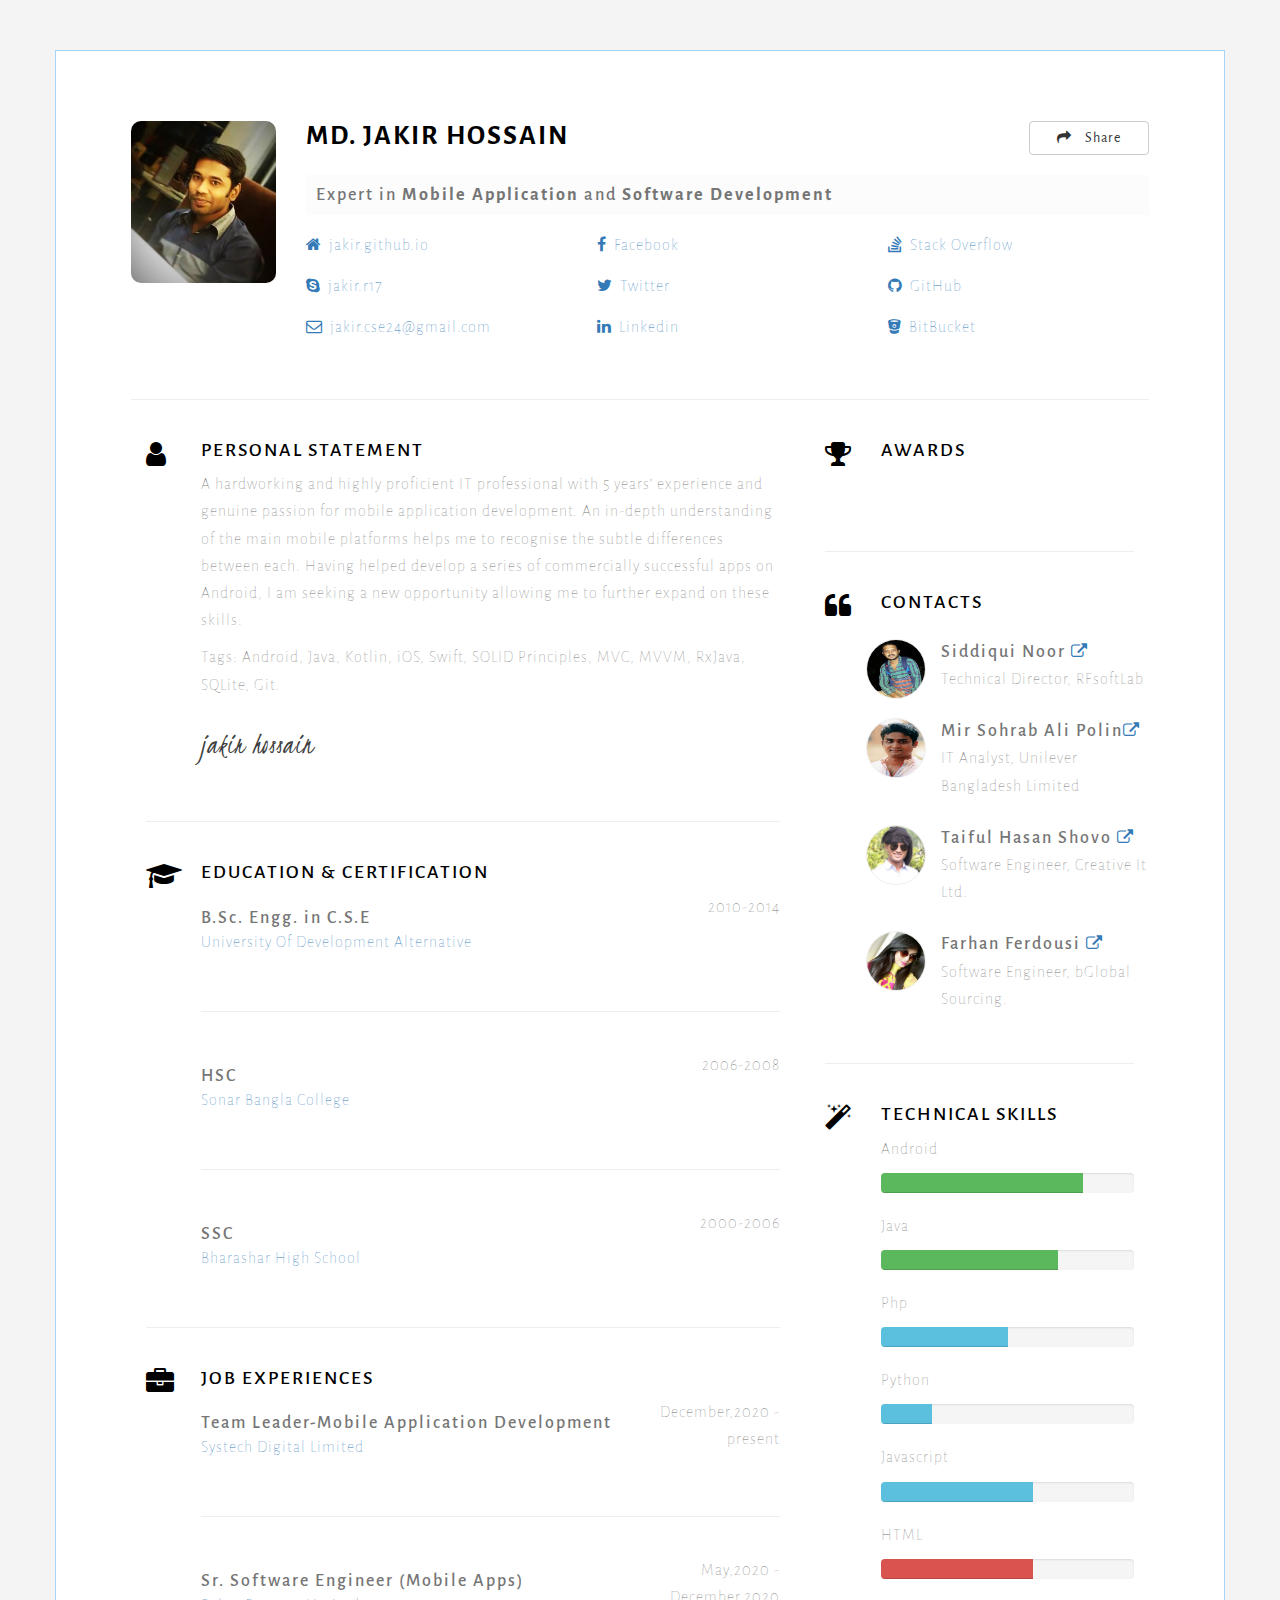
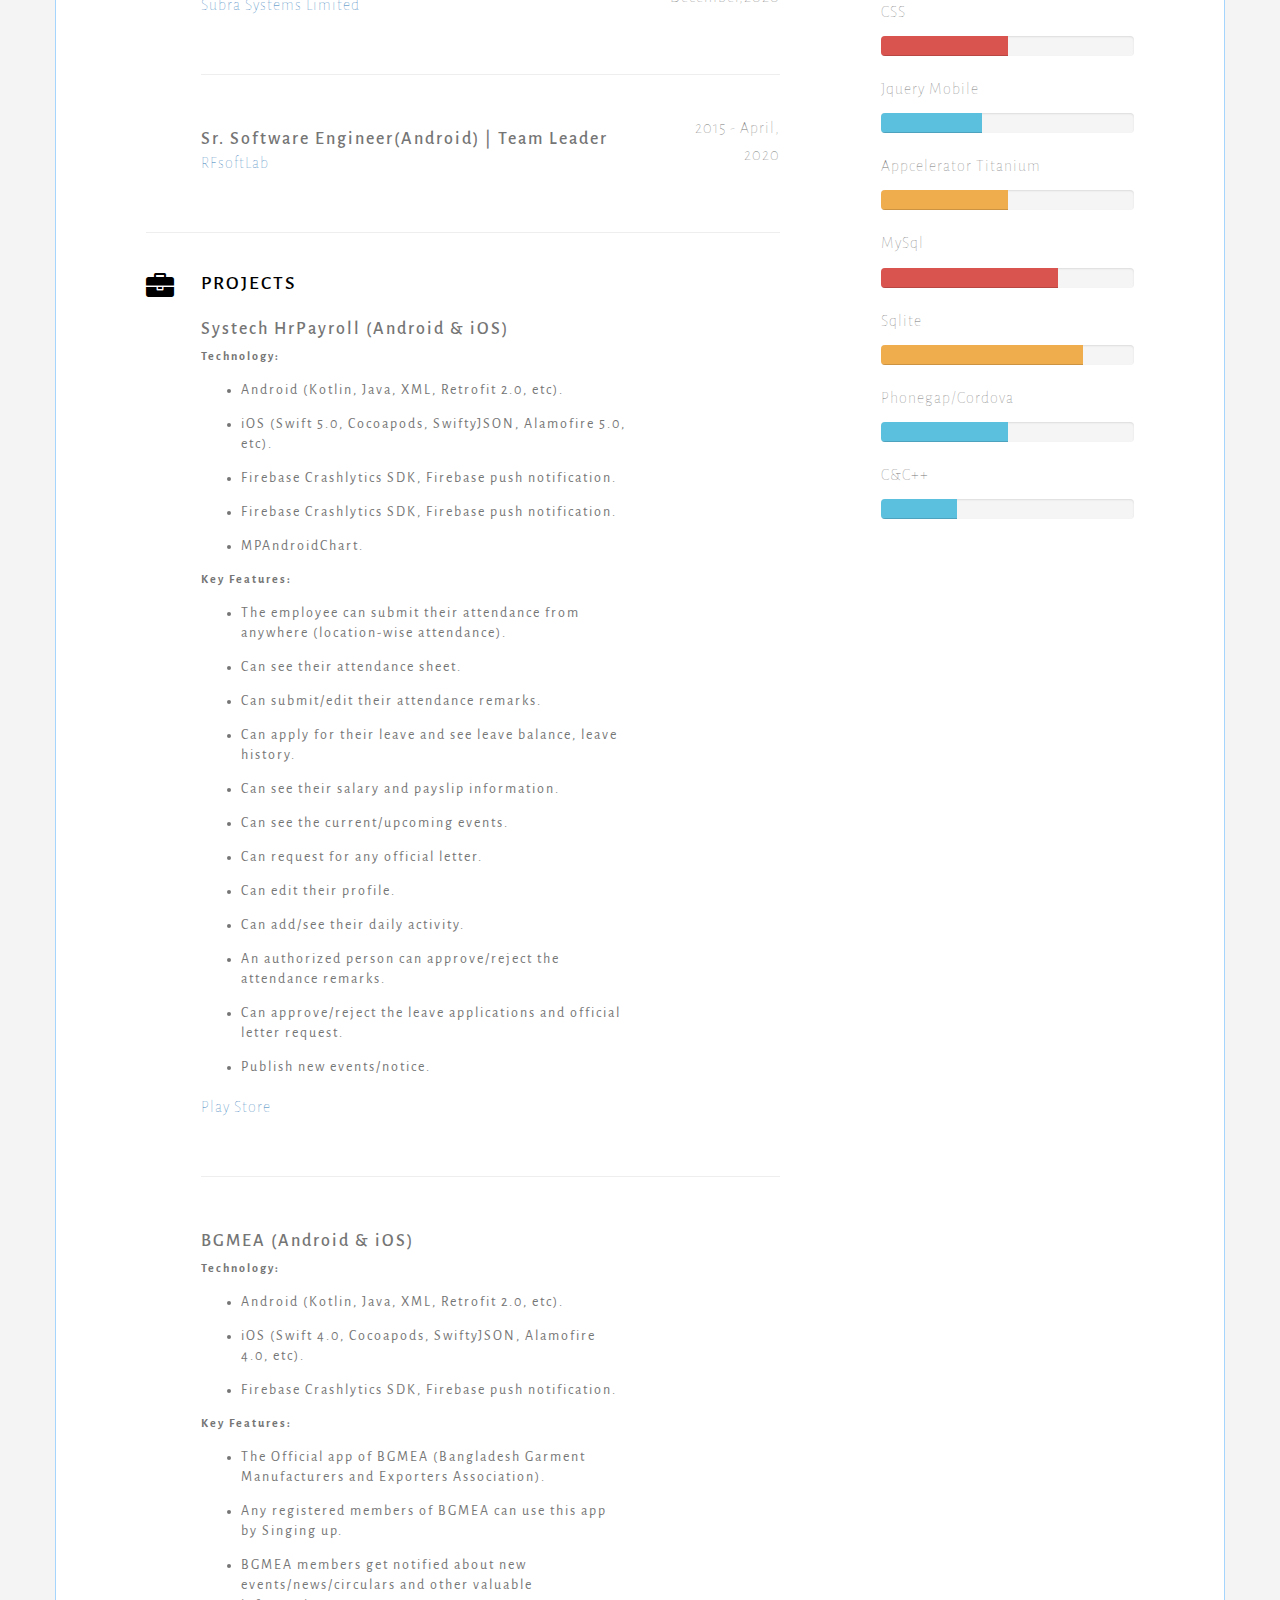
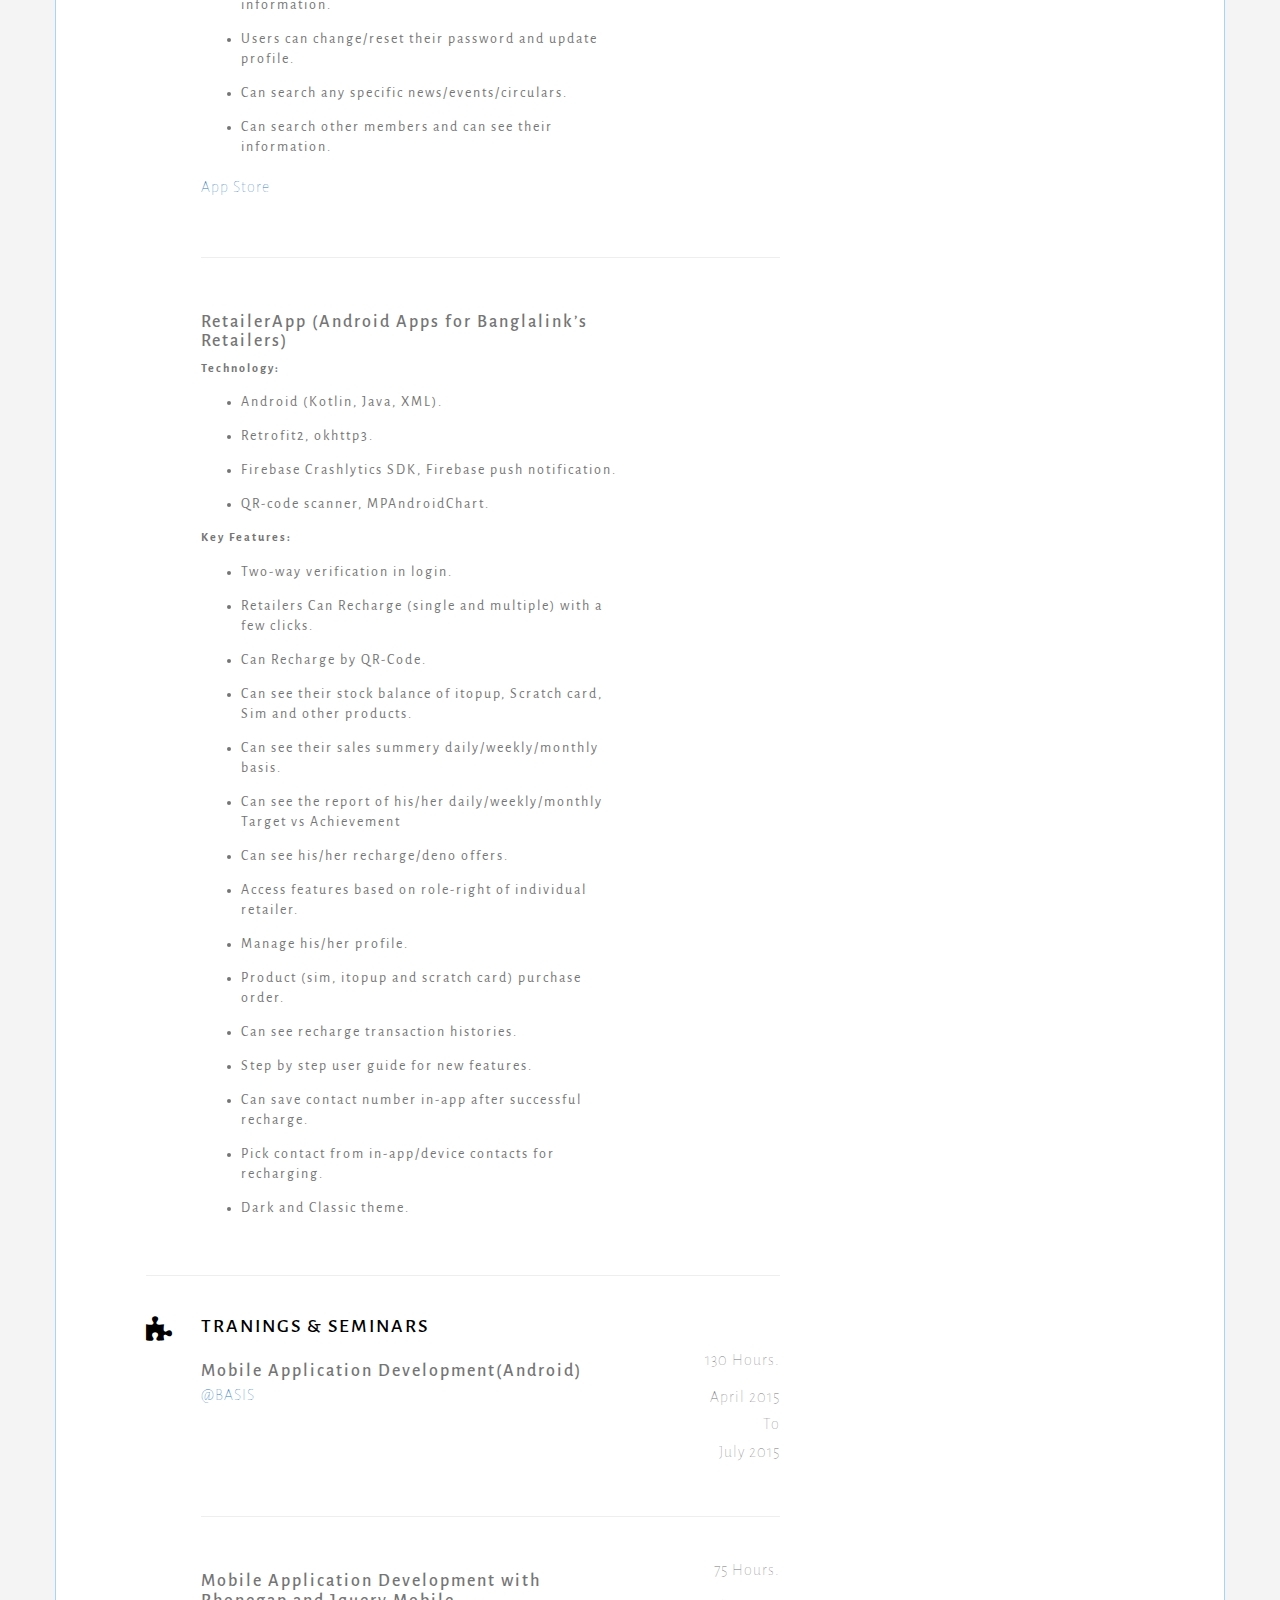
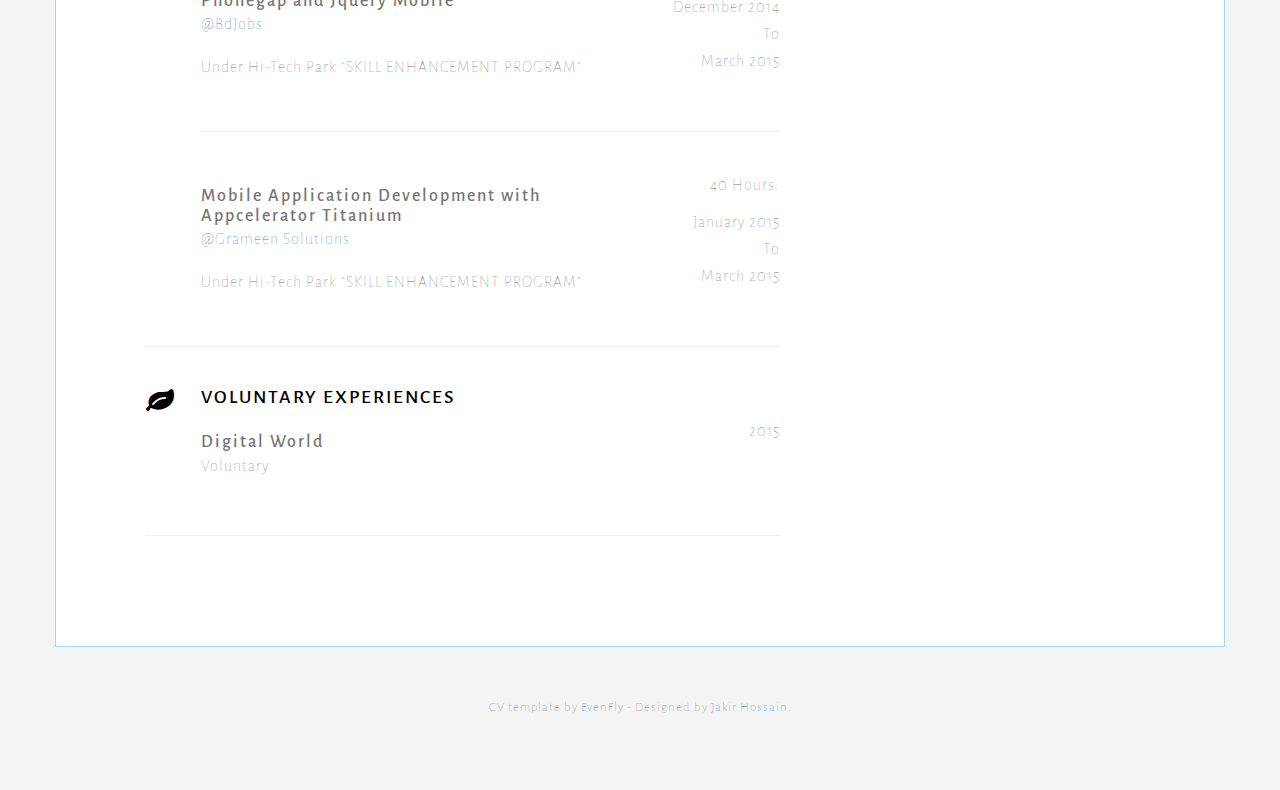
==== commit 905dd171: "added new projects." ====
--- a/about_me/index.html
+++ b/about_me/index.html
@@ -330,6 +330,39 @@
 				<p class="sub"><a target="_blank" href="https://apps.apple.com/us/app/bgmea/id1547213196">App Store</a>
 				</div>
 		     </div><!--Job 2 end-->
+			
+			 <hr>
+			<div class="row">
+			<div class="col-md-9">
+				    <h4>RetailerApp (Android Apps for Banglalink’s Retailers)</h4>
+				<h6><b>Technology:</b></h6>
+				    <ul>
+					  <li>Android (Kotlin, Java, XML).</li>
+					  <li>Retrofit2, okhttp3.</li>
+					  <li>Firebase Crashlytics SDK, Firebase push notification.</li>
+					     <li>QR-code scanner, MPAndroidChart.</li>
+				    </ul>
+				<h6><b>Key Features:</b></h6>
+				    <ul>
+					  <li>Two-way verification in login.</li>
+					  <li>Retailers Can Recharge (single and multiple) with a few clicks.</li>
+					  <li>Can Recharge by QR-Code.</li>
+					    <li>Can see their stock balance of itopup, Scratch card, Sim and other products.</li>
+					    <li>Can see their sales summery daily/weekly/monthly basis.</li>
+					    <li>Can see the report of his/her daily/weekly/monthly Target vs Achievement</li>
+					    <li>Can see his/her recharge/deno offers.</li>
+					    <li>Access features based on role-right of individual retailer.</li>
+					    <li>Manage his/her profile.</li>
+					    <li>Product (sim, itopup and scratch card) purchase order.</li>
+					    <li>Can see recharge transaction histories.</li>
+					    <li>Step by step user guide for new features.</li>
+					    <li>Can save contact number in-app after successful recharge.</li>
+					    <li>Pick contact from in-app/device contacts for recharging.</li>
+					    <li>Dark and Classic theme.</li>
+					   
+				    </ul>
+				</div>
+		     </div><!--Job 3 end-->
                     
                 </div><!--Job experiences end-->
             </div><!--Job experiences end-->
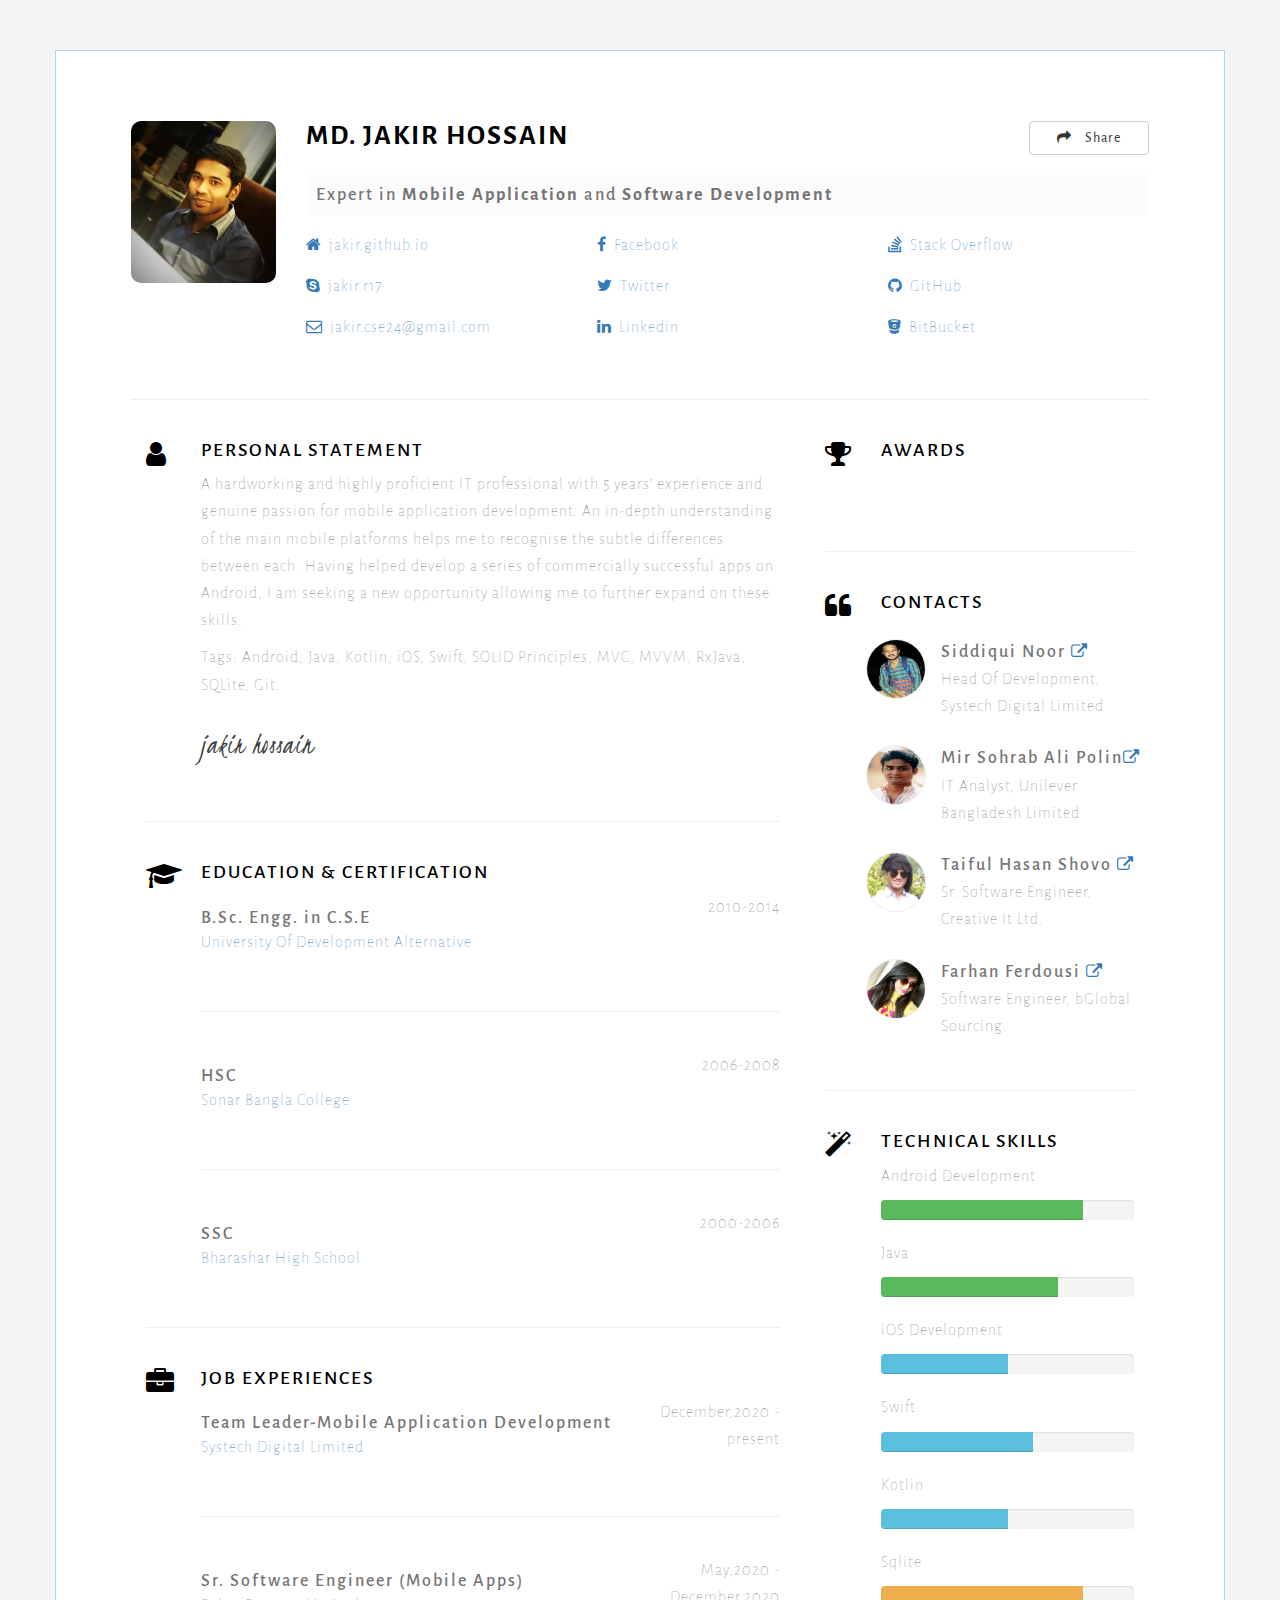
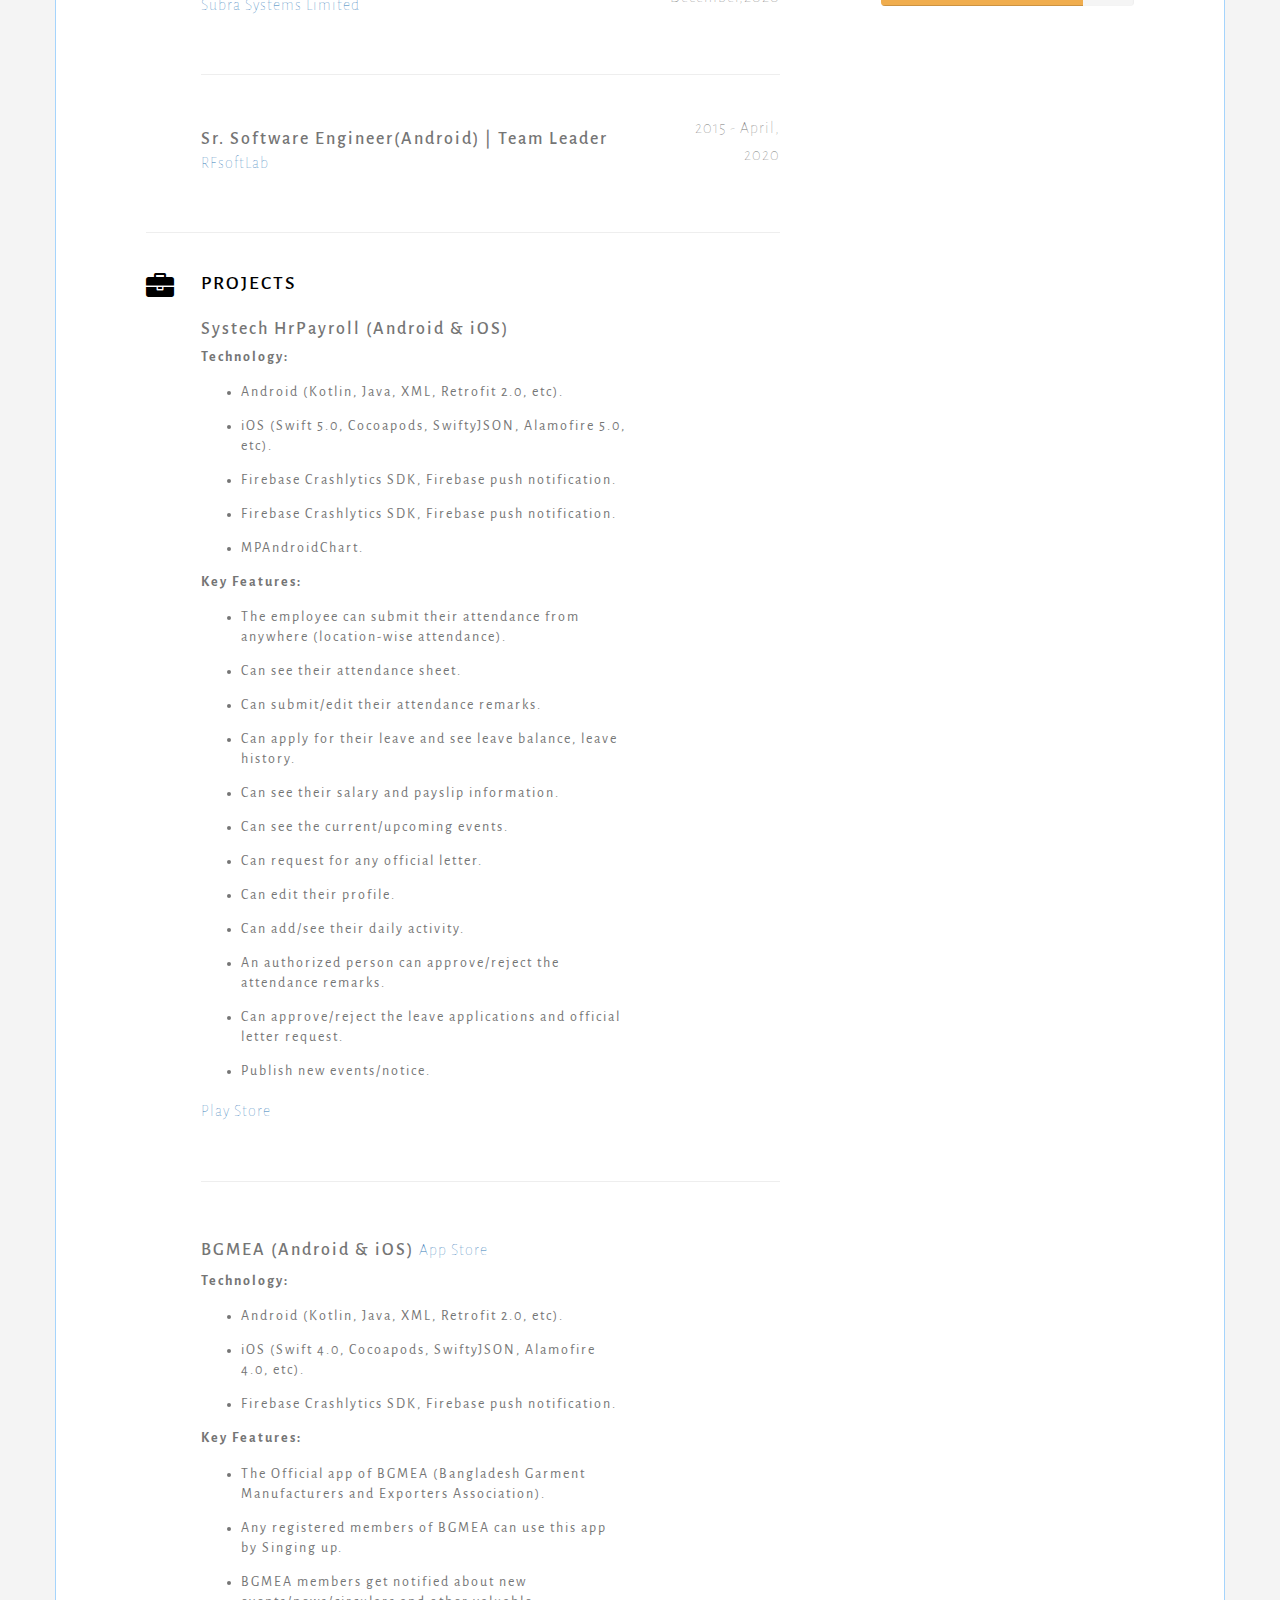
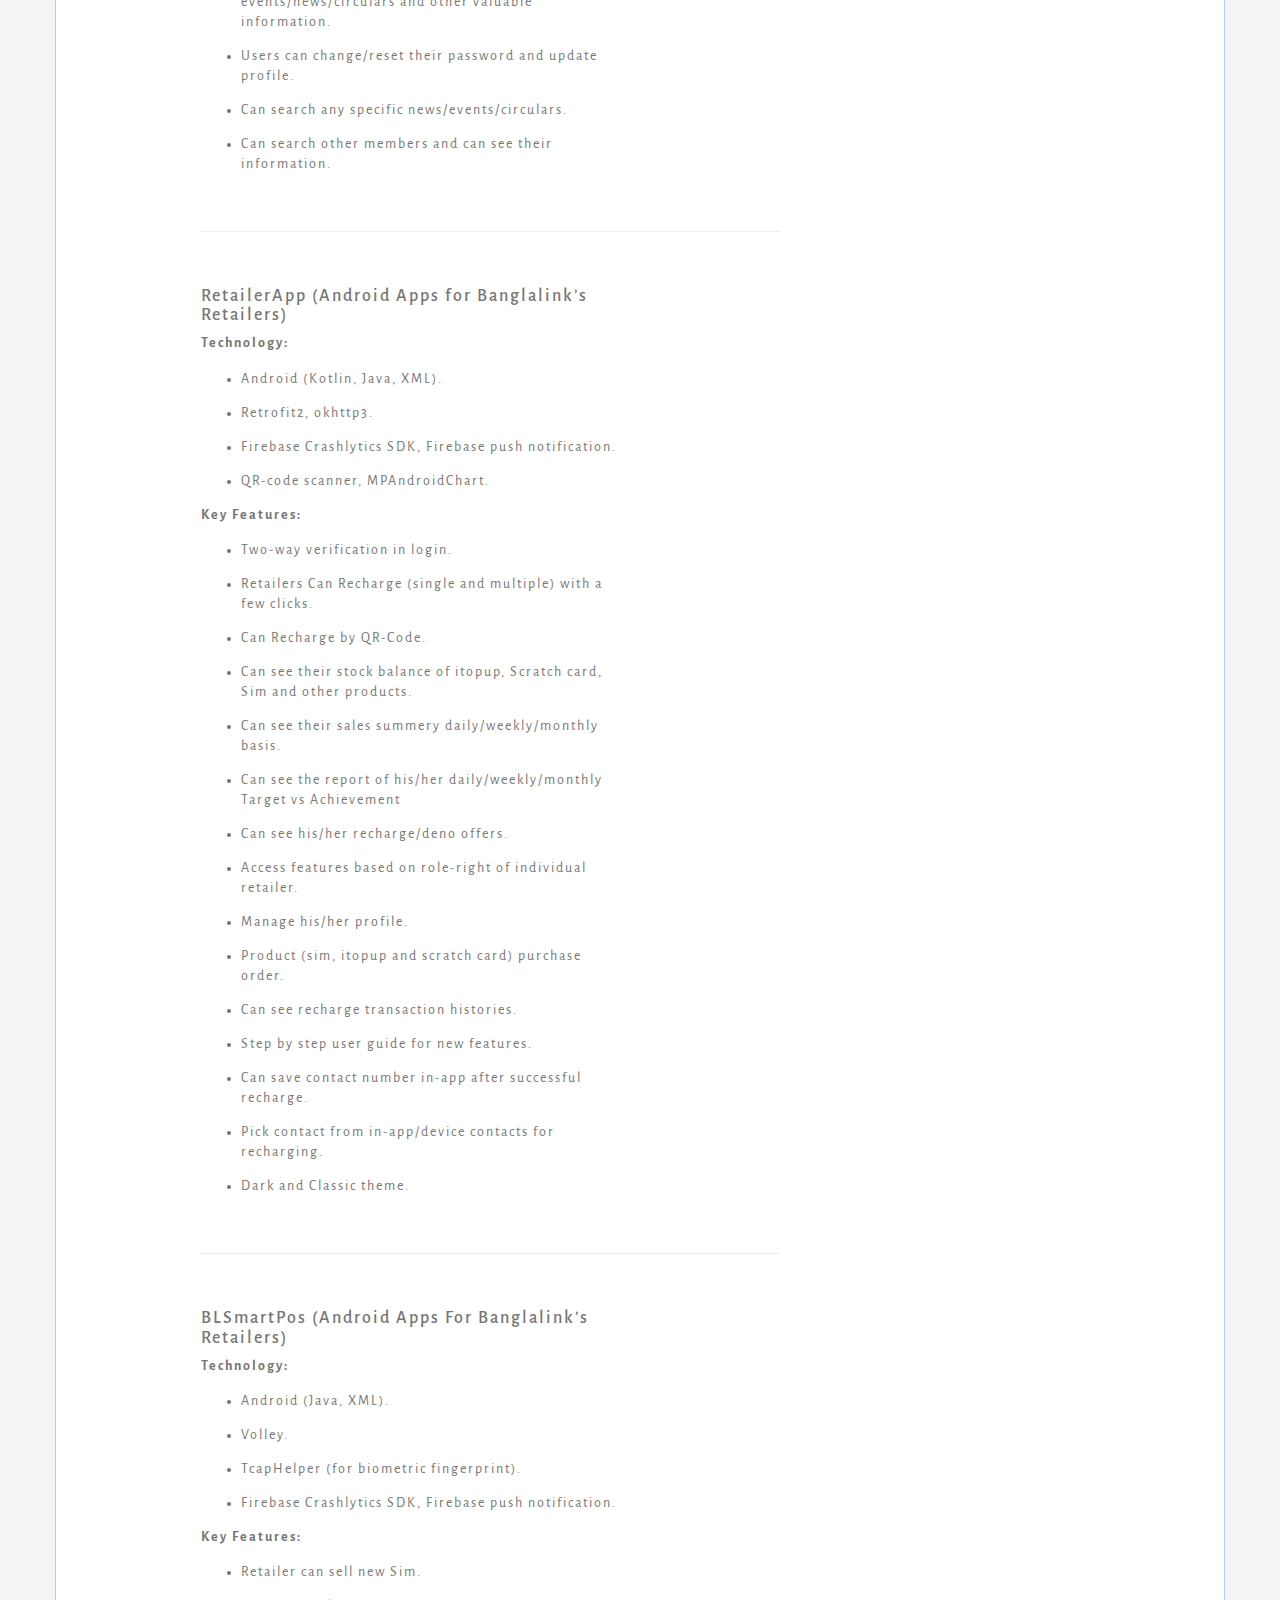
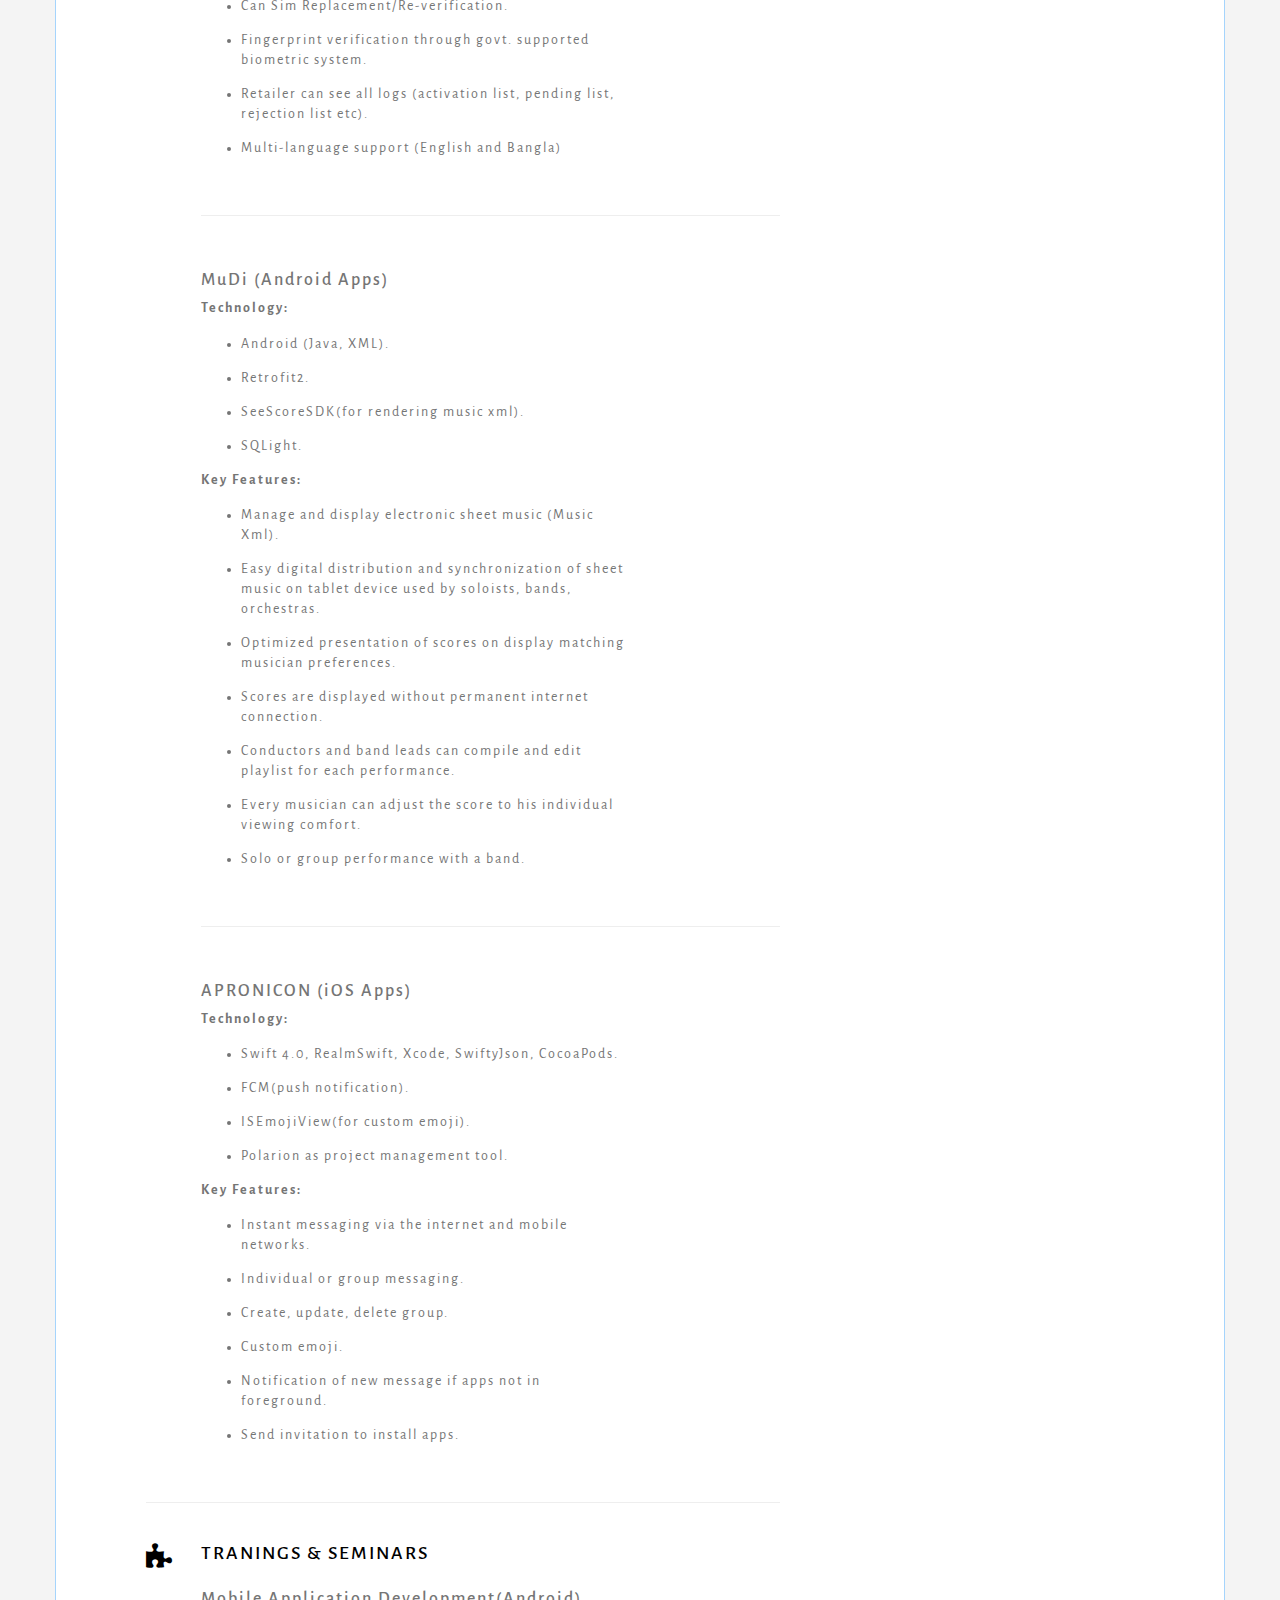
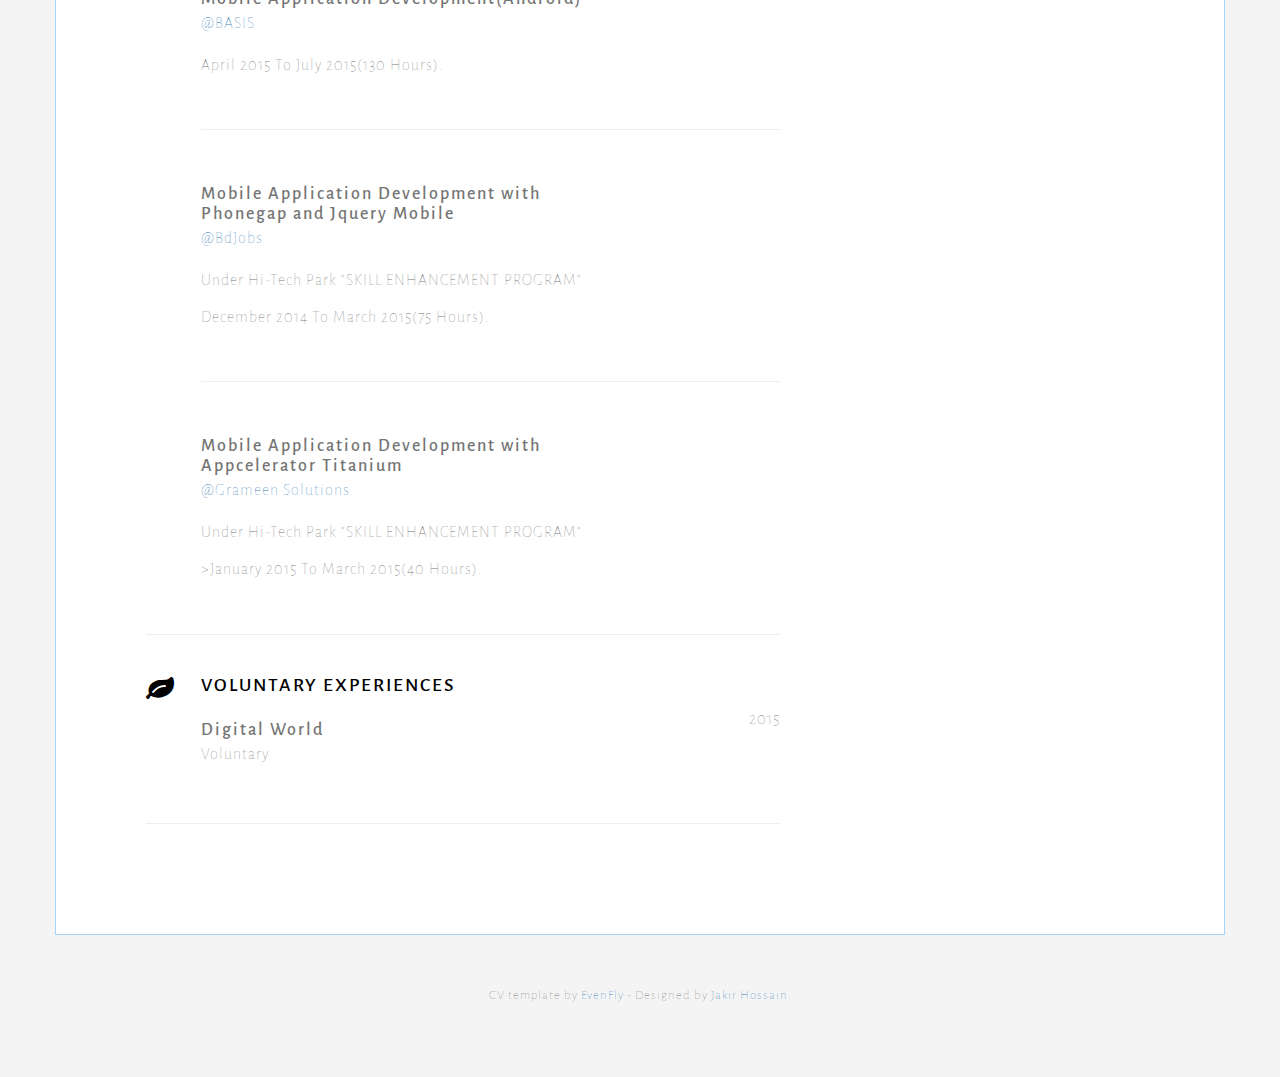
==== commit 751d7686: "Update index.html" ====
--- a/about_me/index.html
+++ b/about_me/index.html
@@ -281,7 +281,7 @@
 			<div class="row">
 			<div class="col-md-9">
 				    <h4>Systech HrPayroll (Android & iOS)</h4>
-				    <h6><b>Technology:</b></h6>
+				    <h5><b>Technology:</b></h5>
 				    <ul>
 					  <li>Android (Kotlin, Java, XML, Retrofit 2.0, etc).</li>
 					  <li>iOS (Swift 5.0, Cocoapods, SwiftyJSON, Alamofire 5.0, etc).</li>
@@ -289,7 +289,7 @@
 					    <li>Firebase Crashlytics SDK, Firebase push notification.</li>
 					    <li>MPAndroidChart.</li>
 				    </ul>
-				   <h6><b>Key Features:</b></h6>
+				   <h5><b>Key Features:</b></h5>
 				    <ul>
 					  <li>The employee can submit their attendance from anywhere (location-wise attendance).</li>
 					  <li>Can see their attendance sheet.</li>
@@ -306,18 +306,18 @@
 				    </ul>
 				<p class="sub"><a target="_blank" href="https://play.google.com/store/apps/details?id=com.systech.imran.hrattendance">Play Store</a>
 				</div>
-		     </div><!--Job 1 end-->
+		     </div><!--Projects 1 end-->
 	             <hr>
 			<div class="row">
 			<div class="col-md-9">
-				    <h4>BGMEA (Android & iOS)</h4>
-				<h6><b>Technology:</b></h6>
+				    <h4>BGMEA (Android & iOS) <a target="_blank" href="https://apps.apple.com/us/app/bgmea/id1547213196">App Store</a></h4>
+				<h5><b>Technology:</b></h5>
 				    <ul>
 					  <li>Android (Kotlin, Java, XML, Retrofit 2.0, etc).</li>
 					  <li>iOS (Swift 4.0, Cocoapods, SwiftyJSON, Alamofire 4.0, etc).</li>
 					  <li>Firebase Crashlytics SDK, Firebase push notification.</li>
 				    </ul>
-				<h6><b>Key Features:</b></h6>
+				<h5><b>Key Features:</b></h5>
 				    <ul>
 					  <li>The Official app of BGMEA (Bangladesh Garment Manufacturers and Exporters Association).</li>
 					  <li>Any registered members of BGMEA can use this app by Singing up.</li>
@@ -327,22 +327,22 @@
 					    <li>Can search other members and can see their information.</li>
 					   
 				    </ul>
-				<p class="sub"><a target="_blank" href="https://apps.apple.com/us/app/bgmea/id1547213196">App Store</a>
-				</div>
-		     </div><!--Job 2 end-->
+				
+				</div>
+		     </div><!--Projects 2 end-->
 			
 			 <hr>
 			<div class="row">
 			<div class="col-md-9">
-				    <h4>RetailerApp (Android Apps for Banglalink’s Retailers)</h4>
-				<h6><b>Technology:</b></h6>
+				<h4>RetailerApp (Android Apps for Banglalink’s Retailers)</h4>
+				<h5><b>Technology:</b></h5>
 				    <ul>
 					  <li>Android (Kotlin, Java, XML).</li>
 					  <li>Retrofit2, okhttp3.</li>
 					  <li>Firebase Crashlytics SDK, Firebase push notification.</li>
 					     <li>QR-code scanner, MPAndroidChart.</li>
 				    </ul>
-				<h6><b>Key Features:</b></h6>
+				<h5><b>Key Features:</b></h5>
 				    <ul>
 					  <li>Two-way verification in login.</li>
 					  <li>Retailers Can Recharge (single and multiple) with a few clicks.</li>
@@ -362,7 +362,76 @@
 					   
 				    </ul>
 				</div>
-		     </div><!--Job 3 end-->
+		     </div><!--Projects 3 end-->
+			 
+			<hr>
+			<div class="row">
+			<div class="col-md-9">
+				    <h4>BLSmartPos (Android Apps For Banglalink’s Retailers)</h4>
+				<h5><b>Technology:</b></h5>
+				    <ul>
+					  <li>Android (Java, XML).</li>
+					  <li>Volley.</li>
+					  <li>TcapHelper (for biometric fingerprint).</li>
+					  <li>Firebase Crashlytics SDK, Firebase push notification.</li>
+				    </ul>
+				<h5><b>Key Features:</b></h5>
+				    <ul>
+					  <li>Retailer can sell new Sim.</li>
+					  <li>Can Sim Replacement/Re-verification.</li>
+					  <li>Fingerprint verification through govt. supported biometric system.</li>
+					  <li>Retailer can see all logs (activation list, pending list, rejection list etc).</li>
+					  <li>Multi-language support (English and Bangla)</li>
+				    </ul>
+				</div>
+		     </div><!--Projects 4 end-->
+			 
+			<hr>
+			<div class="row">
+			<div class="col-md-9">
+				<h4>MuDi (Android Apps)</h4>
+				<h5><b>Technology:</b></h5>
+				    <ul>
+					  <li>Android (Java, XML).</li>
+					  <li>Retrofit2.</li>
+					  <li>SeeScoreSDK(for rendering music xml).</li>
+					  <li>SQLight.</li>
+				    </ul>
+				<h5><b>Key Features:</b></h5>
+				    <ul>
+					  <li>Manage and display electronic sheet music (Music Xml).</li>
+					  <li>Easy digital distribution and synchronization of sheet music on tablet device used by soloists, bands, orchestras.</li>
+					  <li>Optimized presentation of scores on display matching musician preferences.</li>
+					  <li>Scores are displayed without permanent internet connection.</li>
+					  <li>Conductors and band leads can compile and edit playlist for each performance.</li>
+					  <li>Every musician can adjust the score to his individual viewing comfort.</li>
+					  <li>Solo or group performance with a band.</li>
+				    </ul>
+				</div>
+		     </div><!--Projects 5 end-->
+			 
+			<hr>
+			<div class="row">
+			<div class="col-md-9">
+				<h4>APRONICON (iOS Apps)</h4>
+				<h5><b>Technology:</b></h5>
+				    <ul>
+					  <li>Swift 4.0, RealmSwift, Xcode, SwiftyJson, CocoaPods.</li>
+					  <li>FCM(push notification).</li>
+					  <li>ISEmojiView(for custom emoji).</li>
+					  <li>Polarion as project management tool.</li>
+				    </ul>
+				<h5><b>Key Features:</b></h5>
+				    <ul>
+					  <li>Instant messaging via the internet and mobile networks.</li>
+					  <li>Individual or group messaging.</li>
+					  <li>Create, update, delete group.</li>
+					  <li>Custom emoji.</li>
+					  <li>Notification of new message if apps not in foreground.</li>
+					  <li>Send invitation to install apps.</li>
+				    </ul>
+				</div>
+		     </div><!--Projects 6 end-->
                     
                 </div><!--Job experiences end-->
             </div><!--Job experiences end-->
@@ -384,12 +453,9 @@
                         <div class="col-md-9">
                             <h4>Mobile Application Development(Android)</h4>
                             <p class="sub"><a target="_blank" href="http://www.basis.org.bd/">@BASIS</a>
-                            
-                        </div>
-                        <div class="year col-md-3">
-							<p>130 Hours.</p>
-                            <p>April 2015 <br>To<br>July 2015</p>
-                        </div>
+                            <p>April 2015 To July 2015(130 Hours).</p>
+                        </div>
+                       
                     </div><!--Traning 1 end-->
 					<hr>
 					<div class="row">
@@ -397,10 +463,7 @@
                             <h4>Mobile Application Development with<br>Phonegap and Jquery Mobile</h4>
                             <p class="sub"><a target="_blank" href="http://bdjobstraining.com/">@BdJobs</a>
                             <p>Under Hi-Tech Park "SKILL ENHANCEMENT PROGRAM"</p>
-                        </div>
-                        <div class="year col-md-3">
-							<p>75 Hours.</p>
-                            <p>December 2014<br>To<br> March 2015</p>
+							<p>December 2014 To March 2015(75 Hours).</p>
                         </div>
                     </div><!--Traning 2 end-->
 					<hr>
@@ -409,10 +472,7 @@
                             <h4>Mobile Application Development with<br>Appcelerator Titanium</h4>
                             <p class="sub"><a target="_blank" href="http://www.grameensolutions.com/">@Grameen Solutions </a>
                             <p>Under Hi-Tech Park "SKILL ENHANCEMENT PROGRAM"</p>
-                        </div>
-                        <div class="year col-md-3">
-							<p>40 Hours.</p>
-                            <p>January 2015 <br>To<br>March 2015</p>
+							<p>>January 2015 To March 2015(40 Hours).</p>
                         </div>
                     </div><!--Traning 3 end-->
 
@@ -449,8 +509,6 @@
         SIDEBAR
         =========================== -->
         <div class="col-md-4 mainright">
-
-
             <div class="row mobmid">
                 <div class="col-sm-1 col-md-2">
                     <span class="secicon fa fa-trophy"></span>
@@ -490,7 +548,7 @@
                     <div class="row">
                         <img src="img/noor_vai.jpg" alt="">
                         <h4>Siddiqui Noor <a target="_blank" href="https://www.facebook.com/noorbd"><i class="fa fa-external-link"></i></a></h4>
-                        <p>Technical Director, RFsoftLab</p>
+                        <p>Head Of Development, Systech Digital Limited</p>
                     </div><!--1st testimonial end-->
 					
 					<div class="row">
@@ -502,7 +560,7 @@
                     <div class="row">
                         <img src="img/shovo.jpg" alt="">
                         <h4>Taiful Hasan Shovo <a target="_blank" href="https://www.facebook.com/tshuvo6"><i class="fa fa-external-link"></i></a></h4>
-                        <p>Software Engineer, Creative It Ltd.</p>
+                        <p>Sr. Software Engineer, Creative It Ltd.</p>
                     </div><!--2nd testimonial end-->
 
                     <div class="row">
@@ -525,7 +583,7 @@
                     <h3 class="mobmid">Technical skills </h3>
 
 
-                    <p>Android</p>
+                    <p>Android Development</p>
                     <div class="progress">
                         <div class="progress-bar progress-bar-success" role="progressbar" aria-valuenow="95" aria-valuemin="0" aria-valuemax="100" style="width: 80%">
                             <span class="sr-only">80% Complete</span>
@@ -539,61 +597,24 @@
                         </div>
                     </div><!--skill end-->
 
-                    <p>Php</p>
+                    <p>iOS Development</p>
                     <div class="progress">
                         <div class="progress-bar progress-bar-info" role="progressbar" aria-valuenow="90" aria-valuemin="0" aria-valuemax="100" style="width: 50%">
                             <span class="sr-only">50% Complete</span>
                         </div>
                     </div><!--skill end-->
 
-                    <p>Python</p>
+                    <p>Swift</p>
                     <div class="progress">
-                        <div class="progress-bar progress-bar-info" role="progressbar" aria-valuenow="60" aria-valuemin="0" aria-valuemax="100" style="width: 20%">
-                            <span class="sr-only">20% Complete</span>
+                        <div class="progress-bar progress-bar-info" role="progressbar" aria-valuenow="60" aria-valuemin="0" aria-valuemax="100" style="width: 60%">
+                            <span class="sr-only">60% Complete</span>
                         </div>
                     </div><!--skill end-->
 
-                    <p>Javascript</p>
+                    <p>Kotlin</p>
                     <div class="progress">
-                        <div class="progress-bar progress-bar-info" role="progressbar" aria-valuenow="80" aria-valuemin="0" aria-valuemax="100" style="width: 60%">
-                            <span class="sr-only">60% Complete</span>
-                        </div>
-                    </div><!--skill end-->
-
-
-
-                    <p>HTML</p>
-                    <div class="progress">
-                        <div class="progress-bar progress-bar-danger" role="progressbar" aria-valuenow="60" aria-valuemin="0" aria-valuemax="100" style="width: 60%">
-                            <span class="sr-only">60% Complete</span>
-                        </div>
-                    </div><!--skill end-->
-
-                    <p>CSS</p>
-                    <div class="progress">
-                        <div class="progress-bar progress-bar-danger" role="progressbar" aria-valuenow="50" aria-valuemin="0" aria-valuemax="100" style="width: 50%">
+                        <div class="progress-bar progress-bar-info" role="progressbar" aria-valuenow="80" aria-valuemin="0" aria-valuemax="100" style="width: 50%">
                             <span class="sr-only">50% Complete</span>
-                        </div>
-                    </div><!--skill end-->
-                                        
-                    <p>Jquery Mobile</p>
-                    <div class="progress">
-                        <div class="progress-bar progress-bar-info" role="progressbar" aria-valuenow="60" aria-valuemin="0" aria-valuemax="100" style="width: 40%">
-                            <span class="sr-only">40% Complete</span>
-                        </div>
-                    </div><!--skill end-->
-					
-                    <p>Appcelerator Titanium</p>
-                    <div class="progress">
-                        <div class="progress-bar progress-bar-warning" role="progressbar" aria-valuenow="50" aria-valuemin="0" aria-valuemax="100" style="width: 50%">
-                            <span class="sr-only">50% Complete</span>
-                        </div>
-                    </div><!--skill end-->
-					
-					<p>MySql</p>
-                    <div class="progress">
-                        <div class="progress-bar progress-bar-danger" role="progressbar" aria-valuenow="50" aria-valuemin="0" aria-valuemax="100" style="width: 70%">
-                            <span class="sr-only">70% Complete</span>
                         </div>
                     </div><!--skill end-->
 
@@ -604,19 +625,7 @@
                         </div>
                     </div><!--skill end-->
 
-                    <p>Phonegap/Cordova</p>
-                    <div class="progress">
-                        <div class="progress-bar progress-bar-info" role="progressbar" aria-valuenow="60" aria-valuemin="0" aria-valuemax="100" style="width: 50%">
-                            <span class="sr-only">50% Complete</span>
-                        </div>
-                    </div><!--skill end-->
-
-                    <p>C&C++</p>
-                    <div class="progress">
-                        <div class="progress-bar progress-bar-info" role="progressbar" aria-valuenow="95" aria-valuemin="0" aria-valuemax="100" style="width: 30%">
-                            <span class="sr-only">30% Complete</span>
-                        </div>
-                    </div><!--skill end-->
+                   
                 </div><!--info end-->
             </div><!--tech skills end-->
             
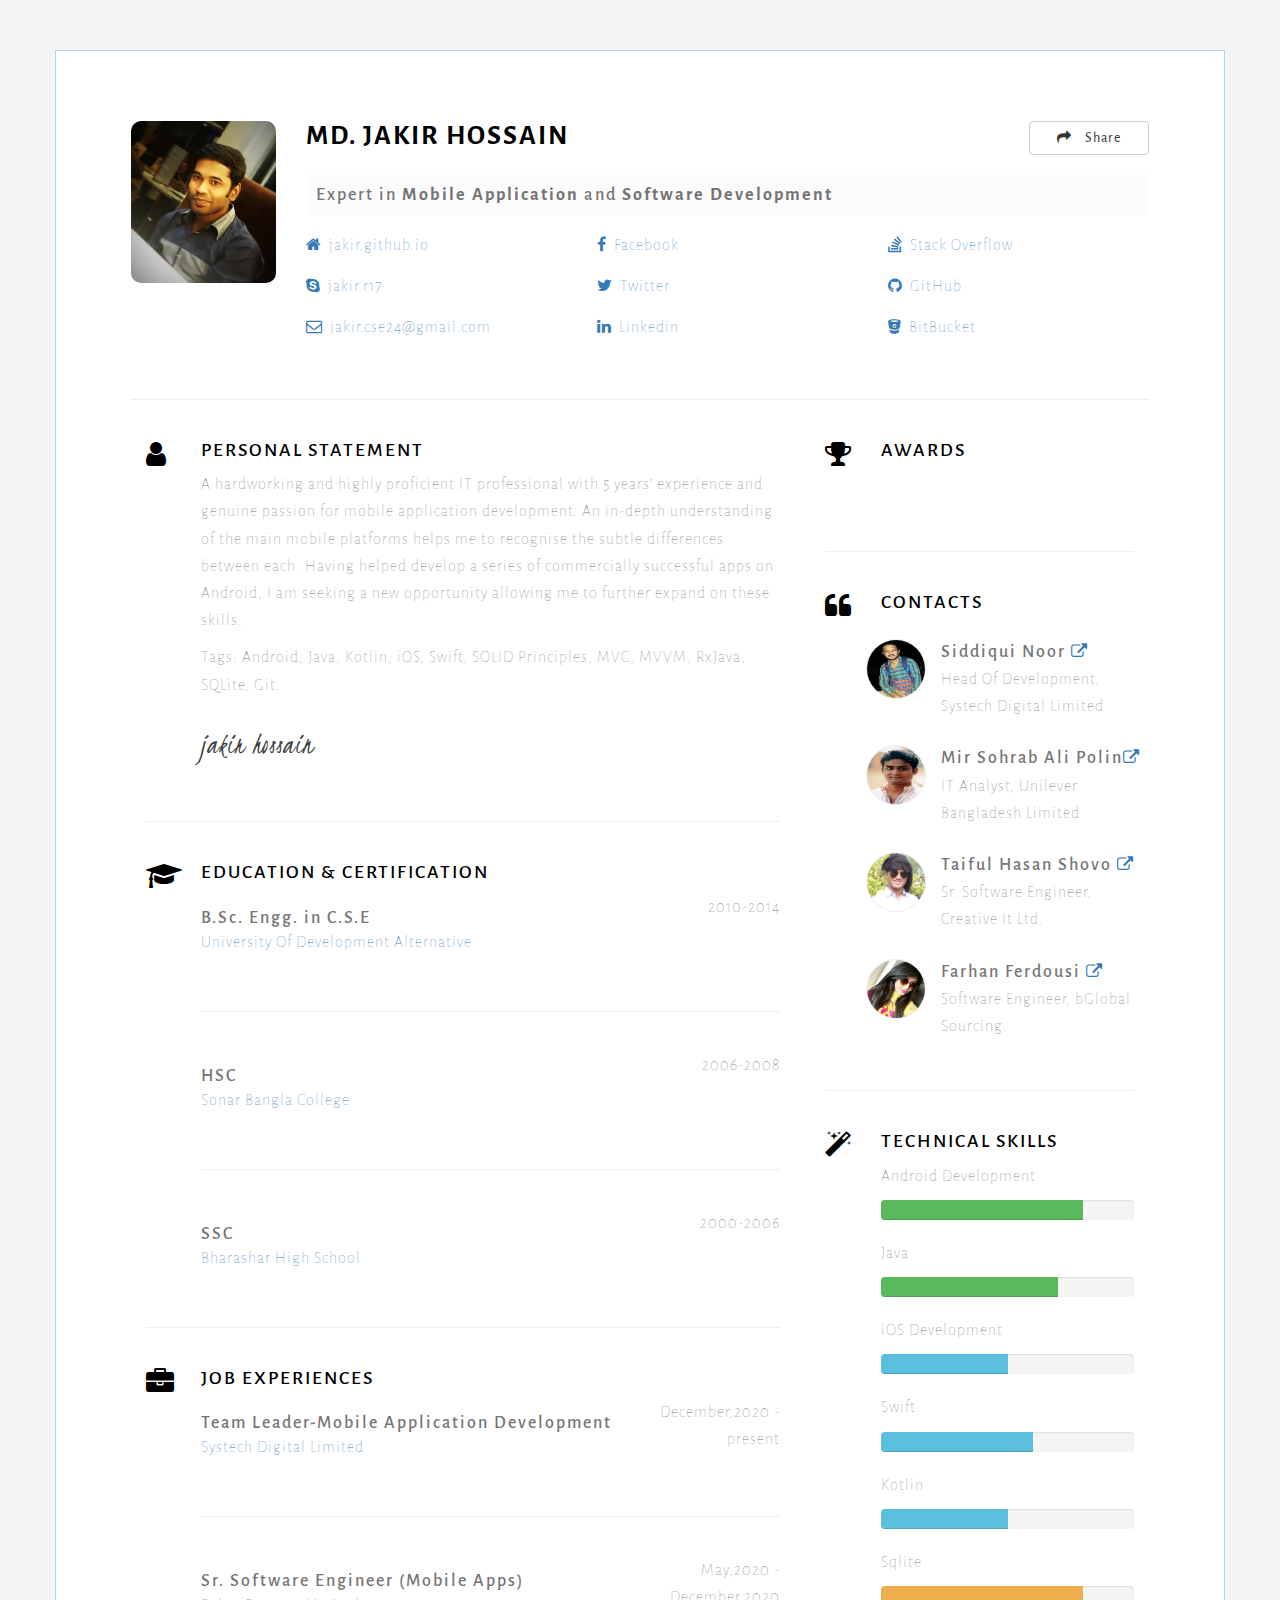
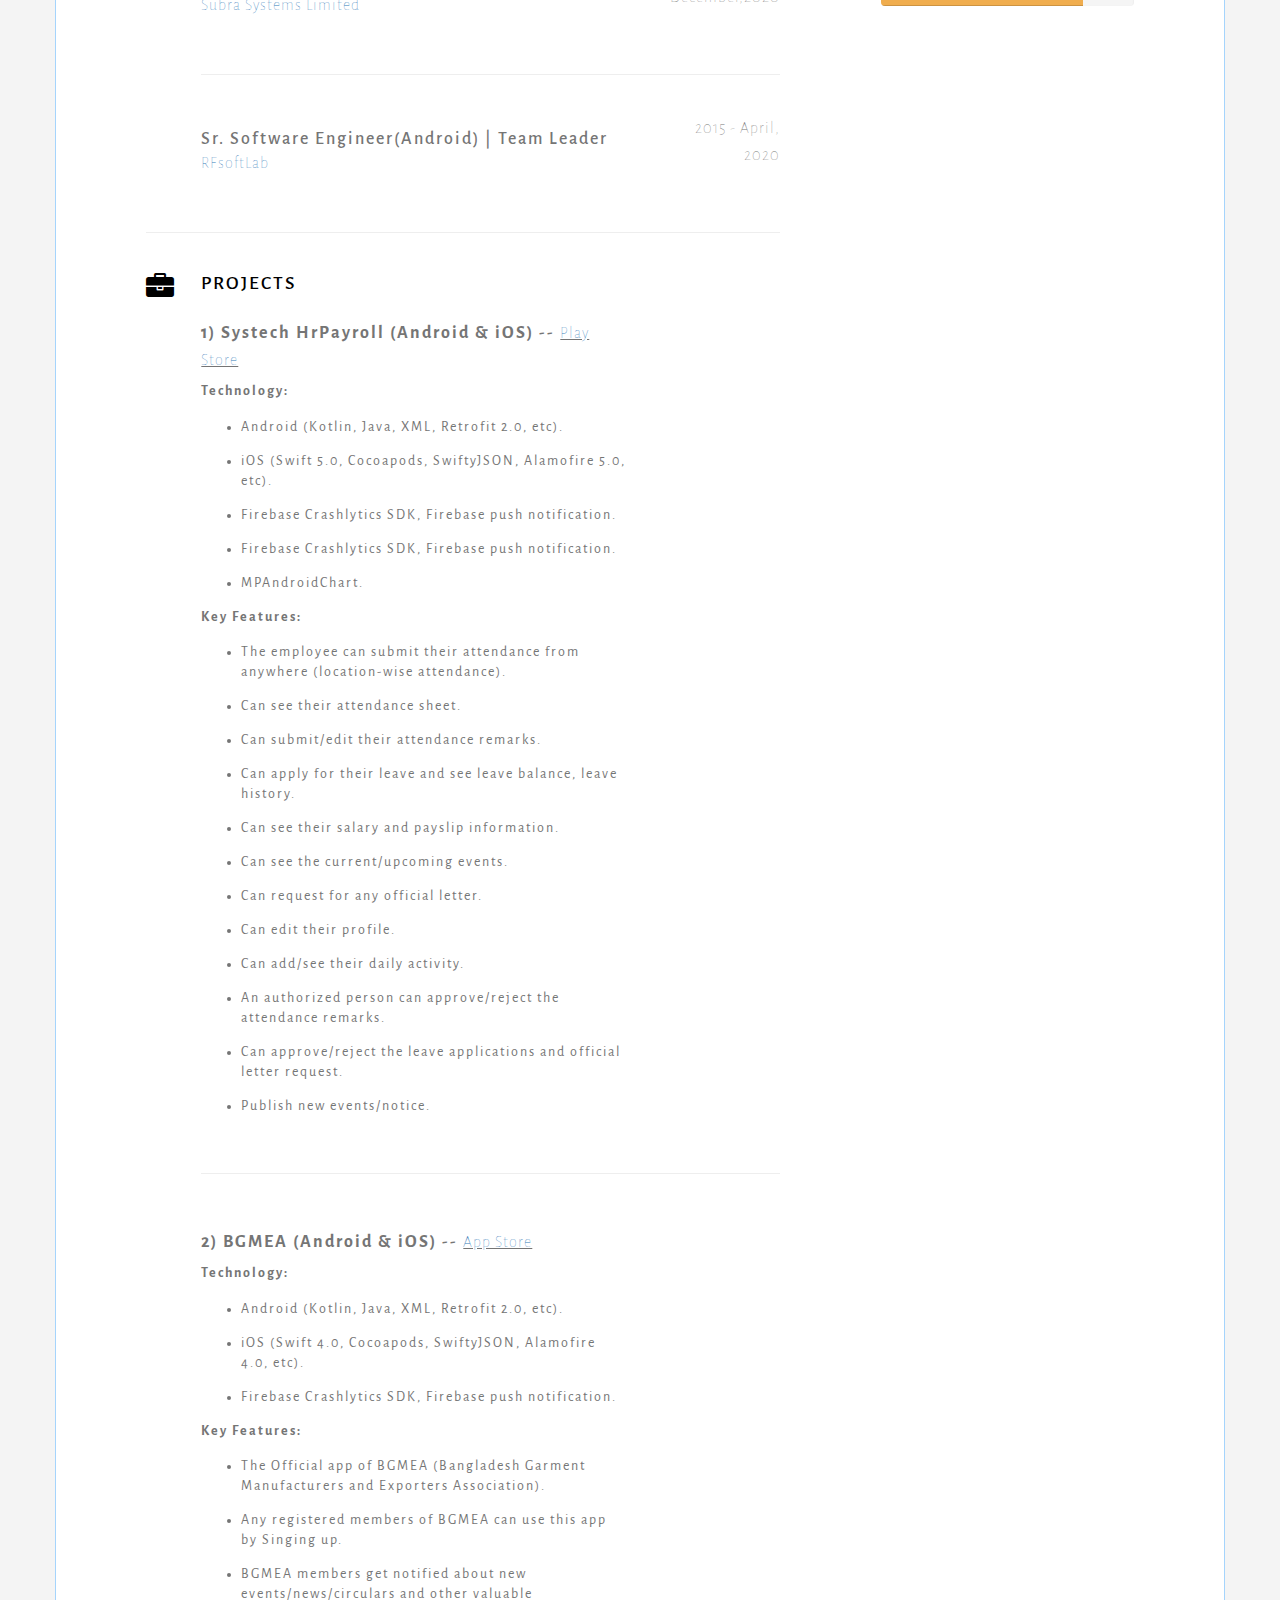
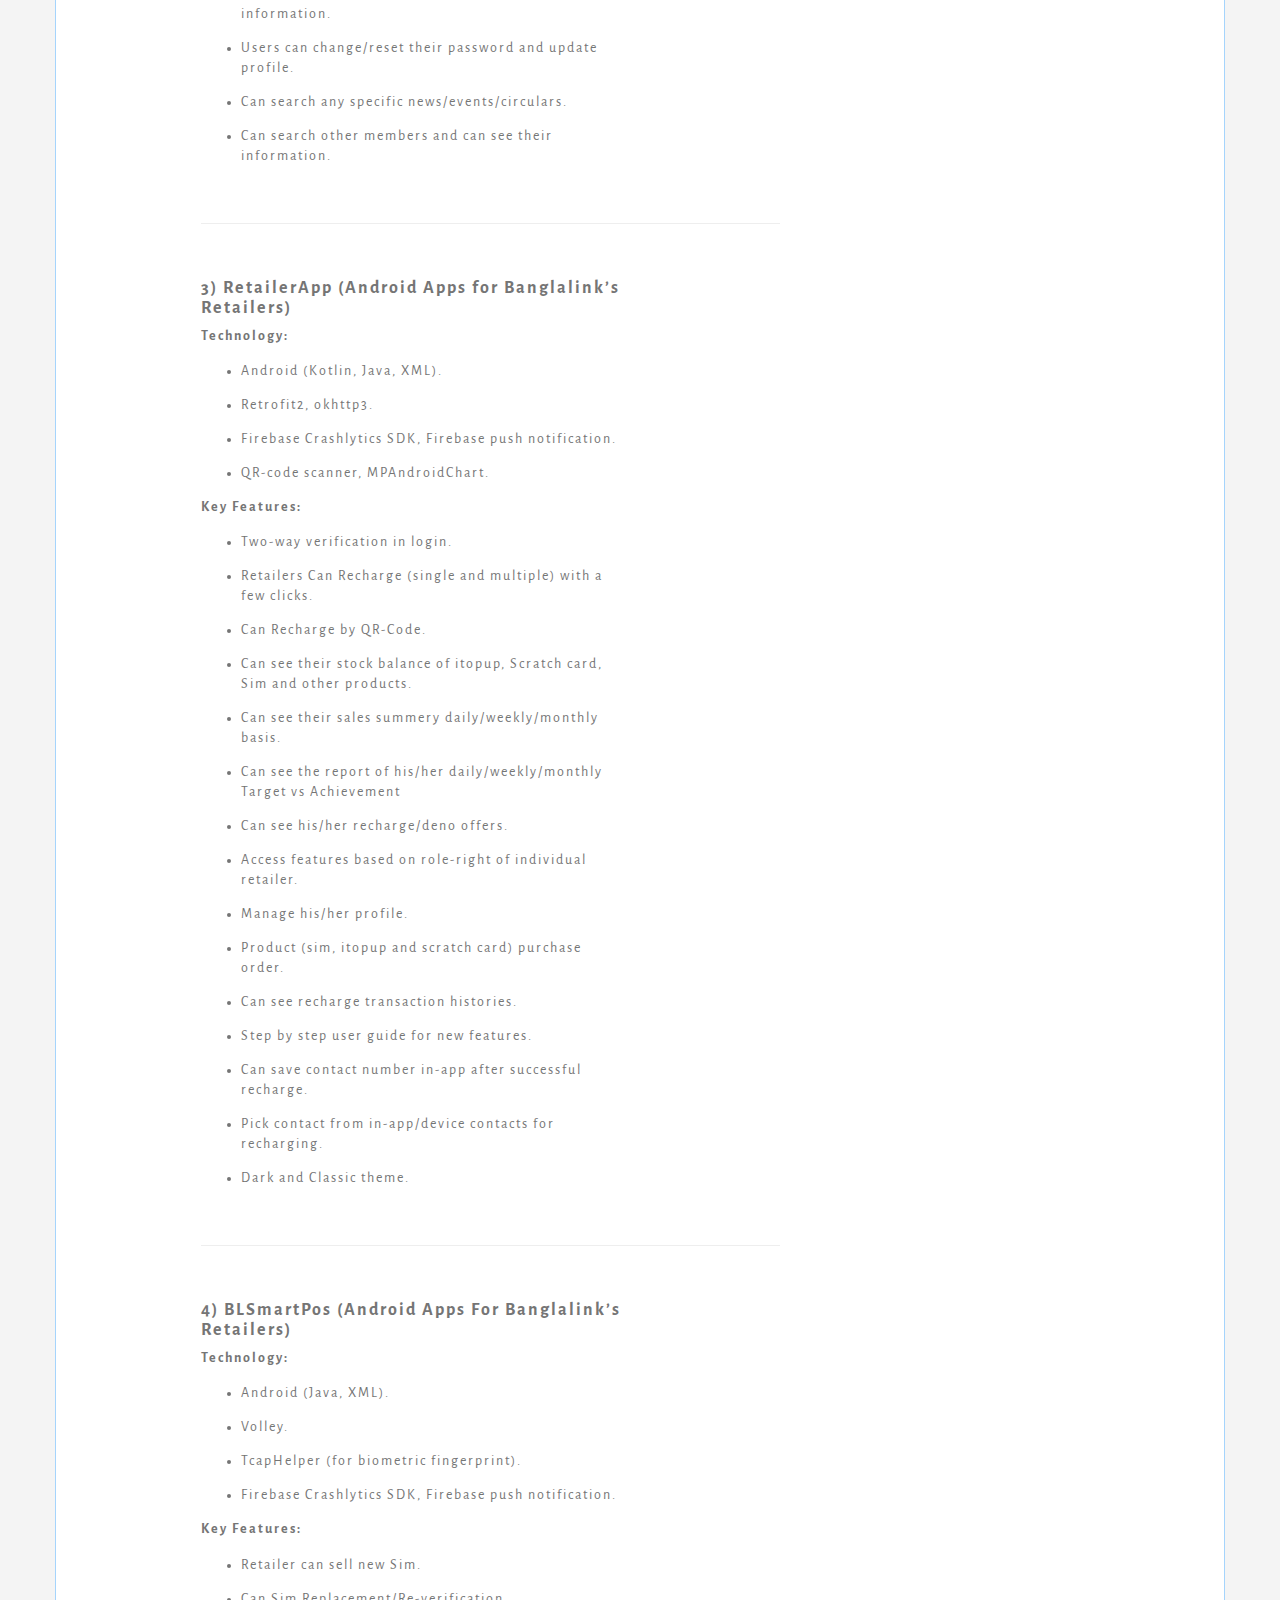
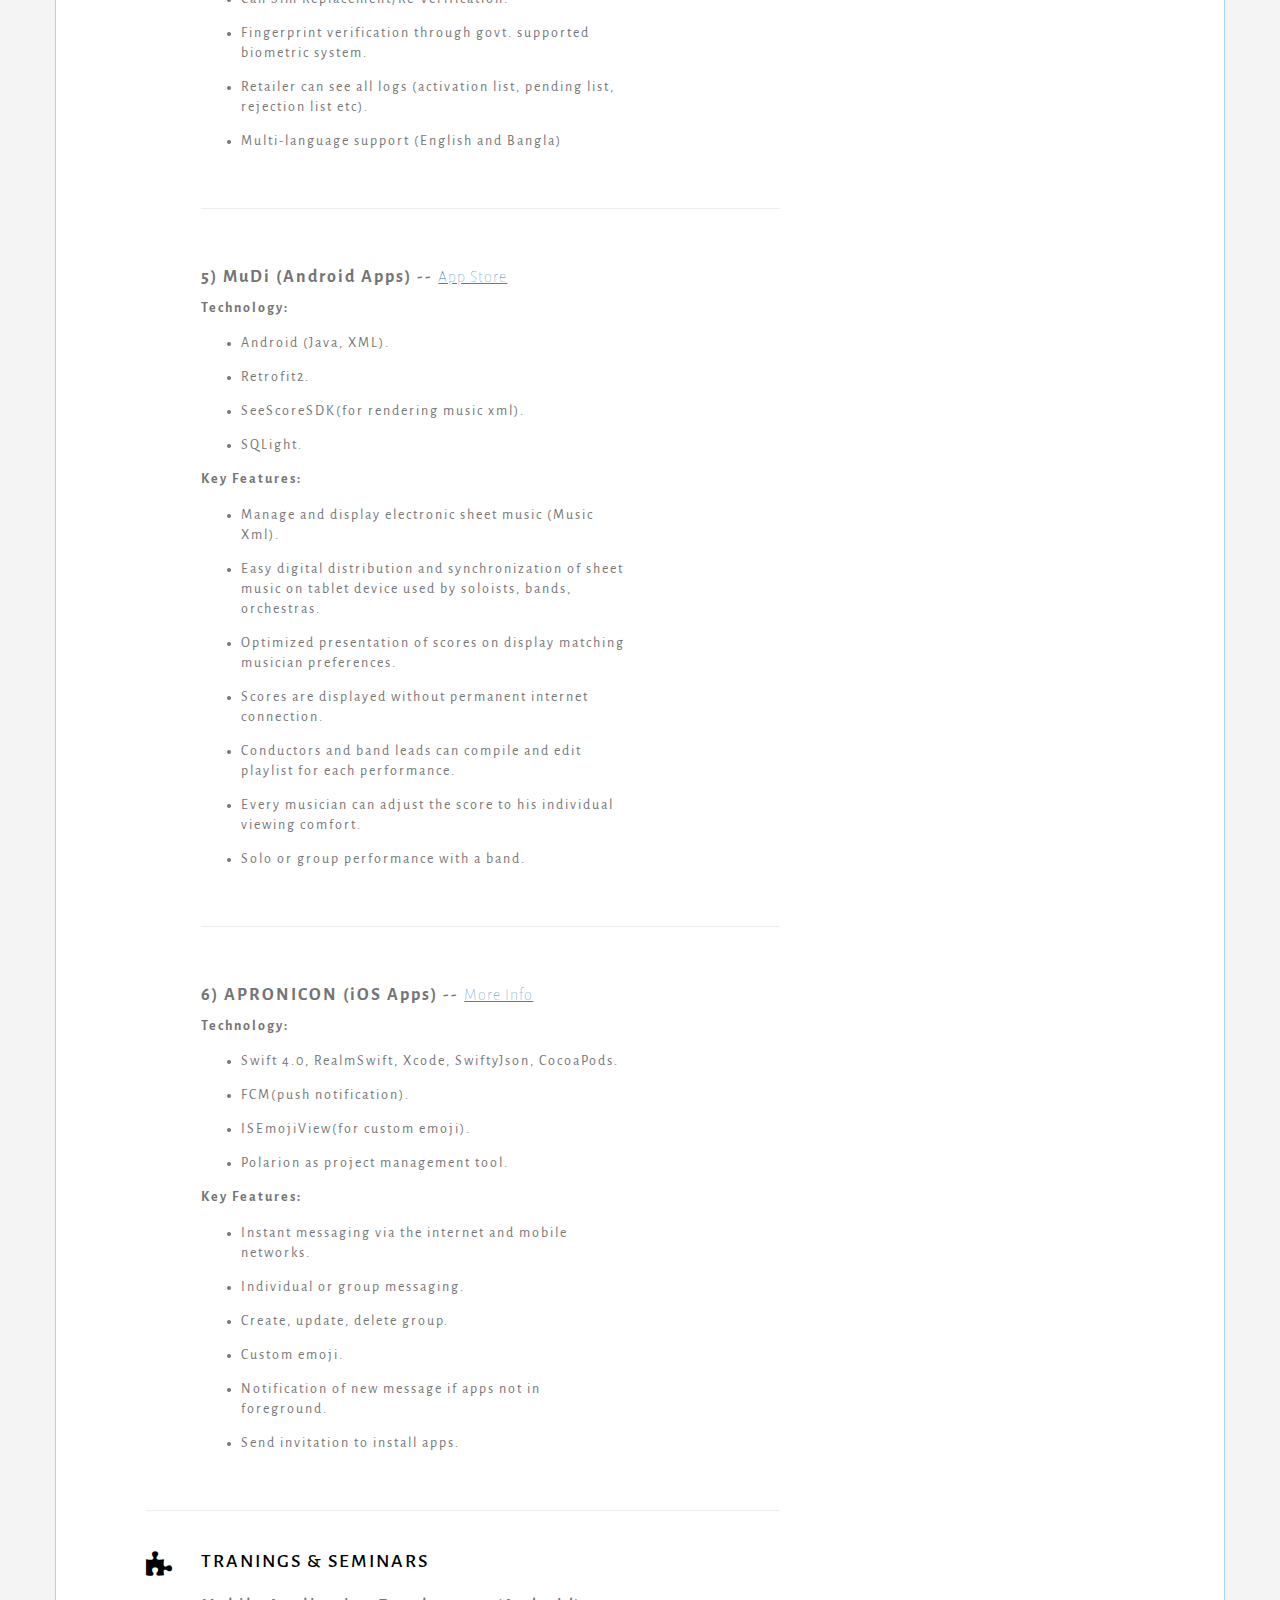
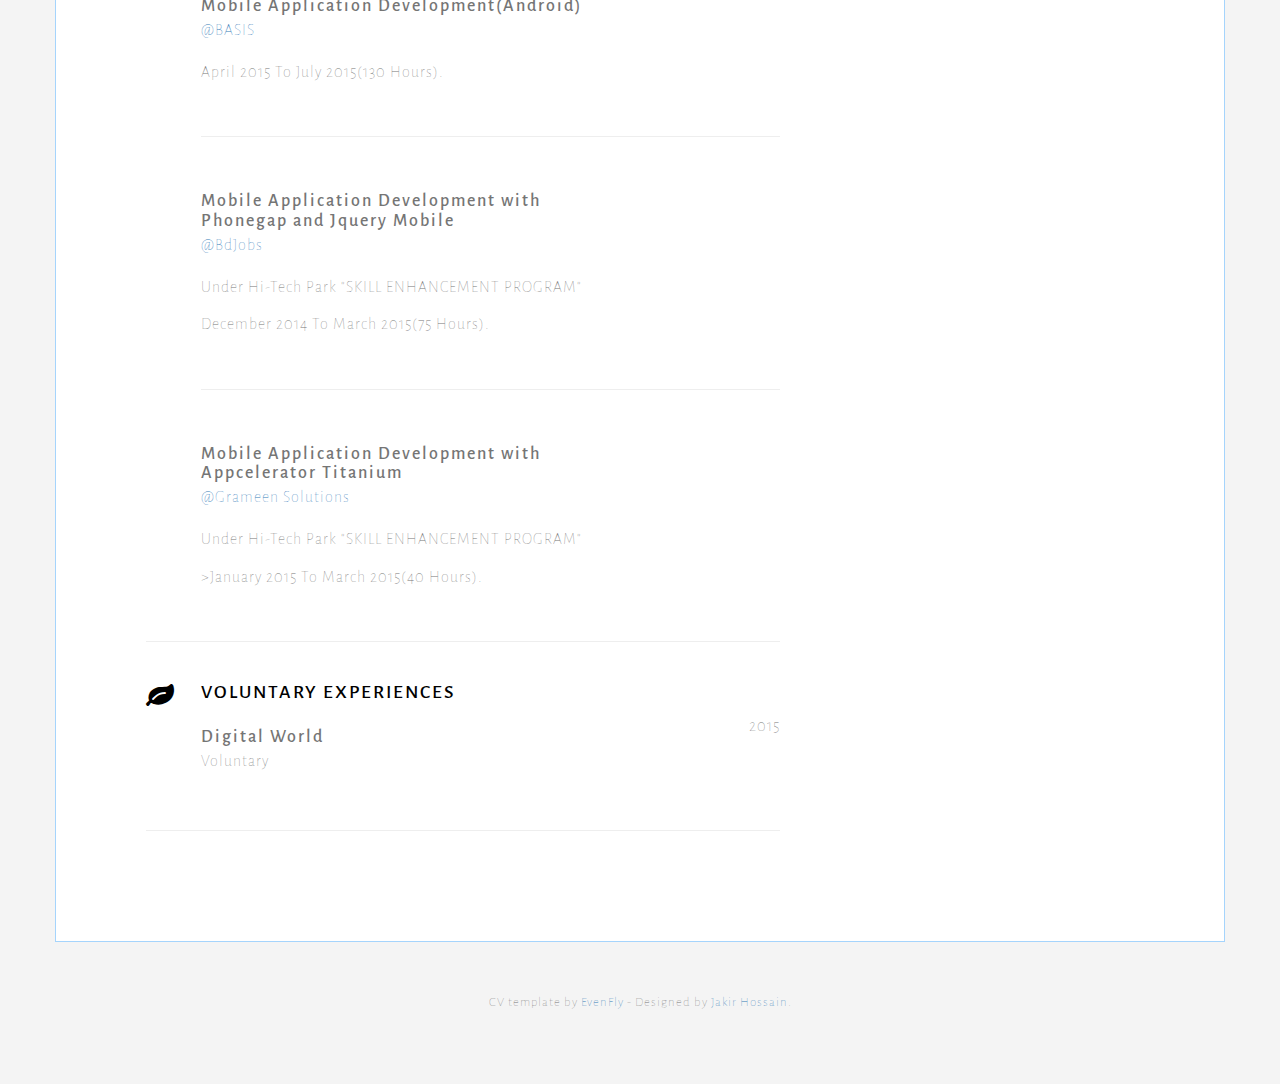
==== commit ca48171b: "Update index.html" ====
--- a/about_me/index.html
+++ b/about_me/index.html
@@ -280,7 +280,7 @@
                     <h3>Projects</h3>
 			<div class="row">
 			<div class="col-md-9">
-				    <h4>Systech HrPayroll (Android & iOS)</h4>
+				    <h4><strong>1) Systech HrPayroll (Android & iOS)</strong> -- <u><a target="_blank" href="https://play.google.com/store/apps/details?id=com.systech.imran.hrattendance">Play Store</a></u></h4>
 				    <h5><b>Technology:</b></h5>
 				    <ul>
 					  <li>Android (Kotlin, Java, XML, Retrofit 2.0, etc).</li>
@@ -304,13 +304,12 @@
 					    <li>Can approve/reject the leave applications and official letter request.</li>
 					    <li>Publish new events/notice.</li>
 				    </ul>
-				<p class="sub"><a target="_blank" href="https://play.google.com/store/apps/details?id=com.systech.imran.hrattendance">Play Store</a>
 				</div>
 		     </div><!--Projects 1 end-->
 	             <hr>
 			<div class="row">
 			<div class="col-md-9">
-				    <h4>BGMEA (Android & iOS) <a target="_blank" href="https://apps.apple.com/us/app/bgmea/id1547213196">App Store</a></h4>
+				    <h4><strong>2) BGMEA (Android & iOS) </strong> -- <u><a target="_blank" href="https://apps.apple.com/us/app/bgmea/id1547213196">App Store</a></u></h4>
 				<h5><b>Technology:</b></h5>
 				    <ul>
 					  <li>Android (Kotlin, Java, XML, Retrofit 2.0, etc).</li>
@@ -334,7 +333,7 @@
 			 <hr>
 			<div class="row">
 			<div class="col-md-9">
-				<h4>RetailerApp (Android Apps for Banglalink’s Retailers)</h4>
+				<h4><strong>3) RetailerApp (Android Apps for Banglalink’s Retailers)</strong></h4>
 				<h5><b>Technology:</b></h5>
 				    <ul>
 					  <li>Android (Kotlin, Java, XML).</li>
@@ -367,7 +366,7 @@
 			<hr>
 			<div class="row">
 			<div class="col-md-9">
-				    <h4>BLSmartPos (Android Apps For Banglalink’s Retailers)</h4>
+				    <h4><strong>4) BLSmartPos (Android Apps For Banglalink’s Retailers)</strong></h4>
 				<h5><b>Technology:</b></h5>
 				    <ul>
 					  <li>Android (Java, XML).</li>
@@ -389,7 +388,7 @@
 			<hr>
 			<div class="row">
 			<div class="col-md-9">
-				<h4>MuDi (Android Apps)</h4>
+				<h4><strong>5) MuDi (Android Apps) </strong> -- <u><a target="_blank" href="https://play.google.com/store/apps/details?id=com.rfsoftlab.mudi.purmusic  ">App Store</a></u></h4>
 				<h5><b>Technology:</b></h5>
 				    <ul>
 					  <li>Android (Java, XML).</li>
@@ -413,7 +412,7 @@
 			<hr>
 			<div class="row">
 			<div class="col-md-9">
-				<h4>APRONICON (iOS Apps)</h4>
+				<h4><strong>6) APRONICON (iOS Apps)</strong> -- <u><a target="_blank" href="http://mpsz.fr ">More Info</a></u></h4>
 				<h5><b>Technology:</b></h5>
 				    <ul>
 					  <li>Swift 4.0, RealmSwift, Xcode, SwiftyJson, CocoaPods.</li>
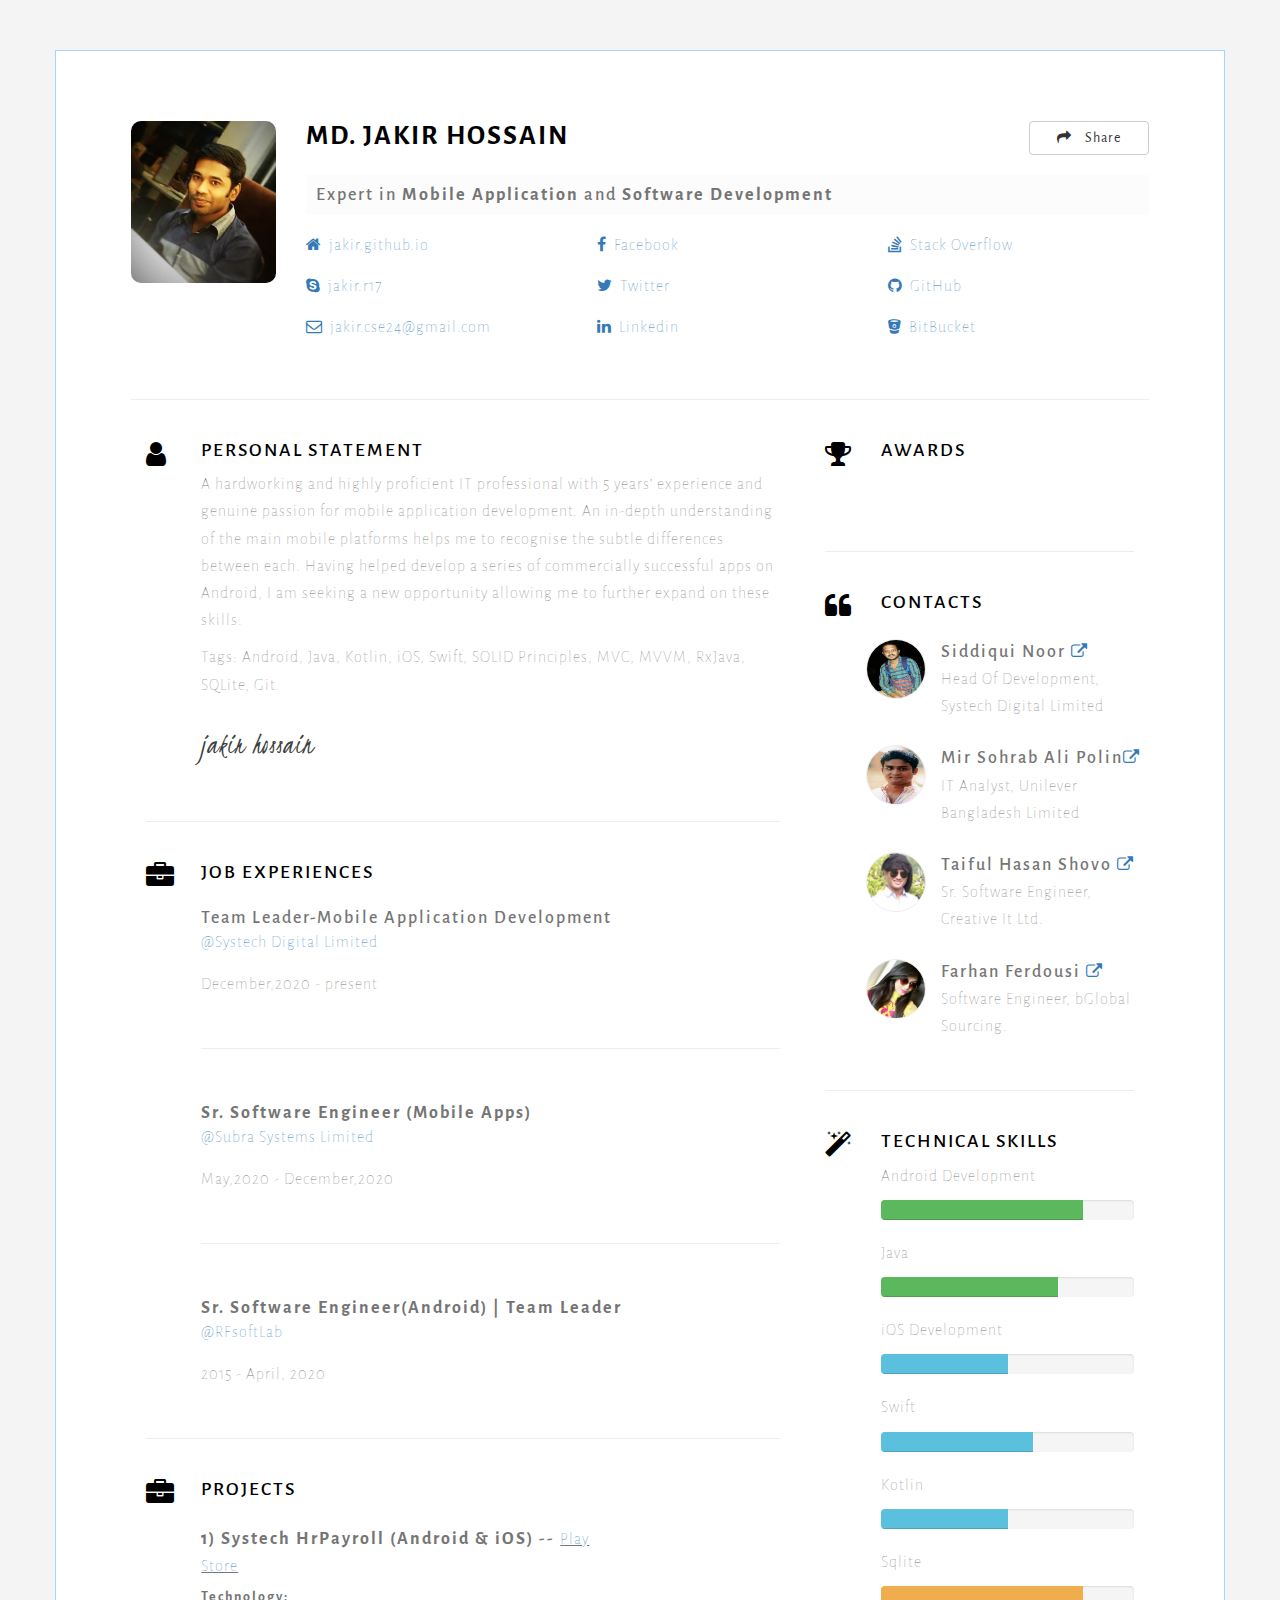
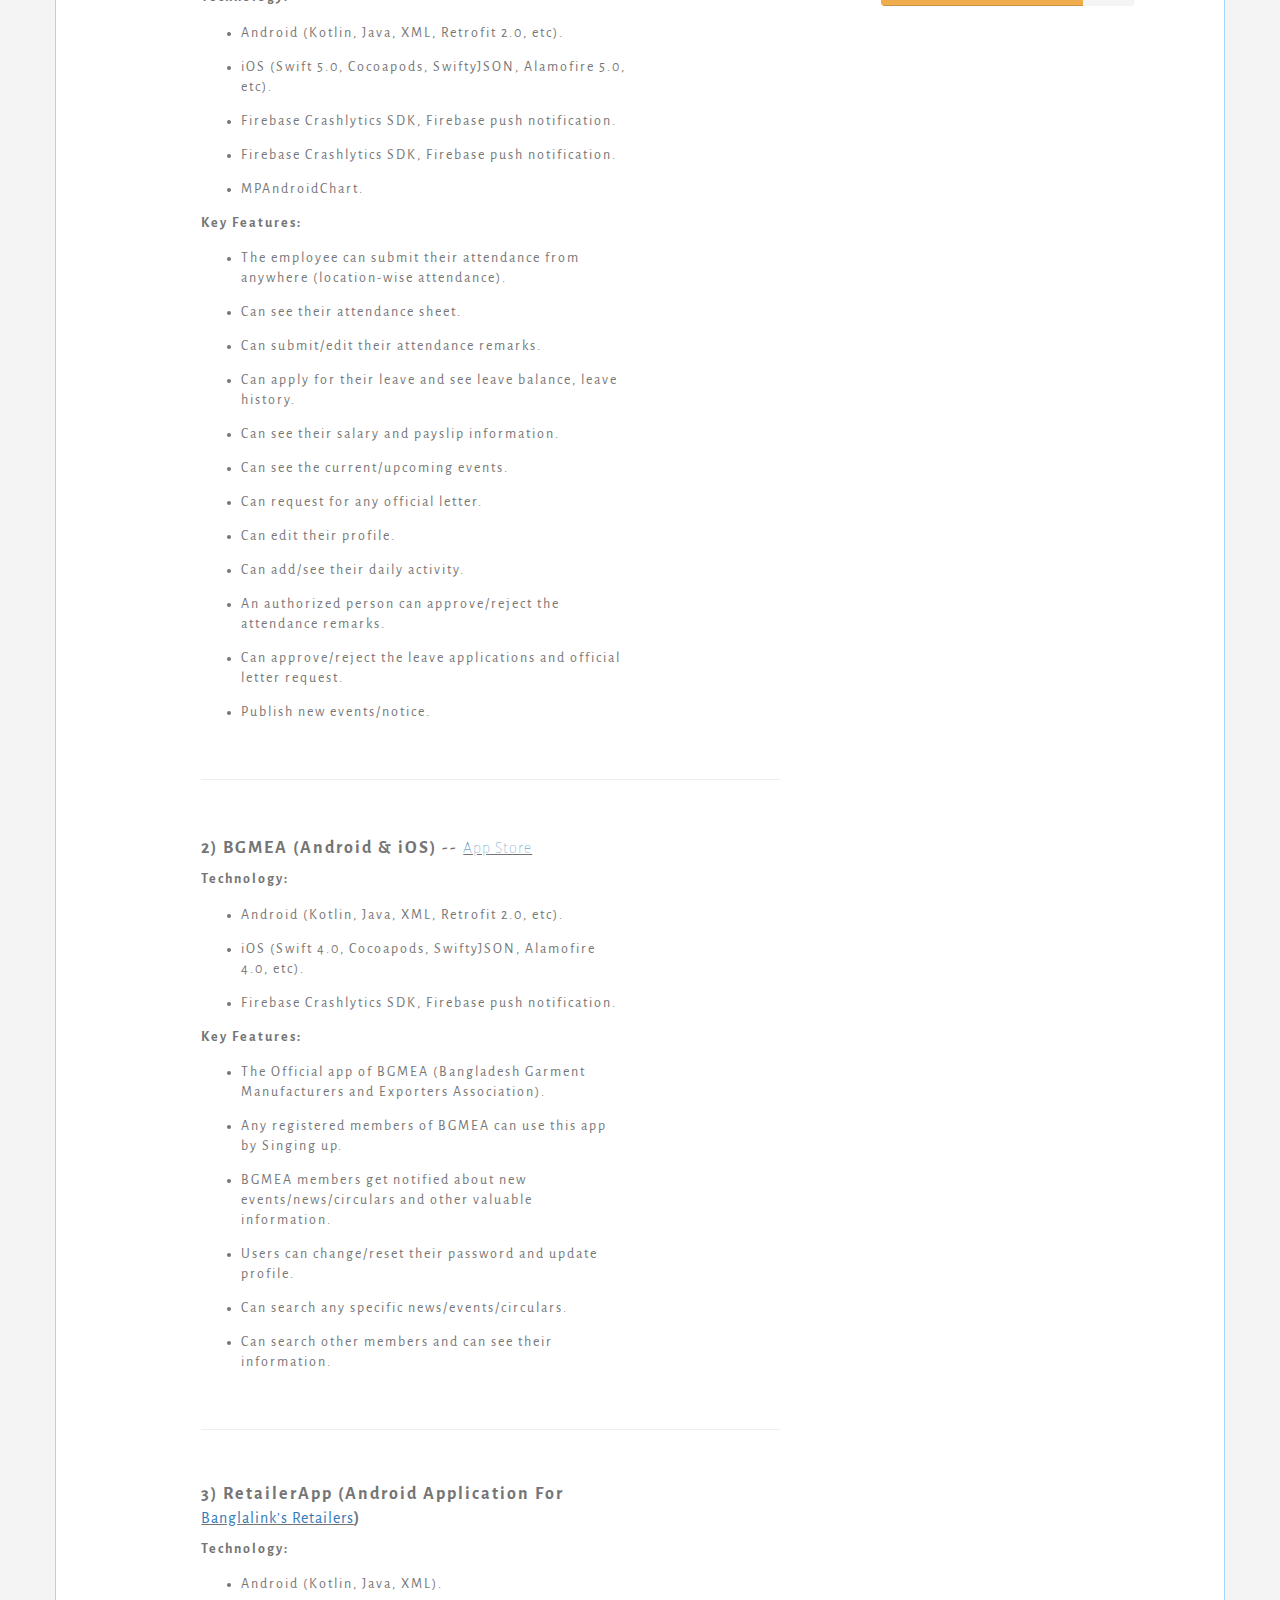
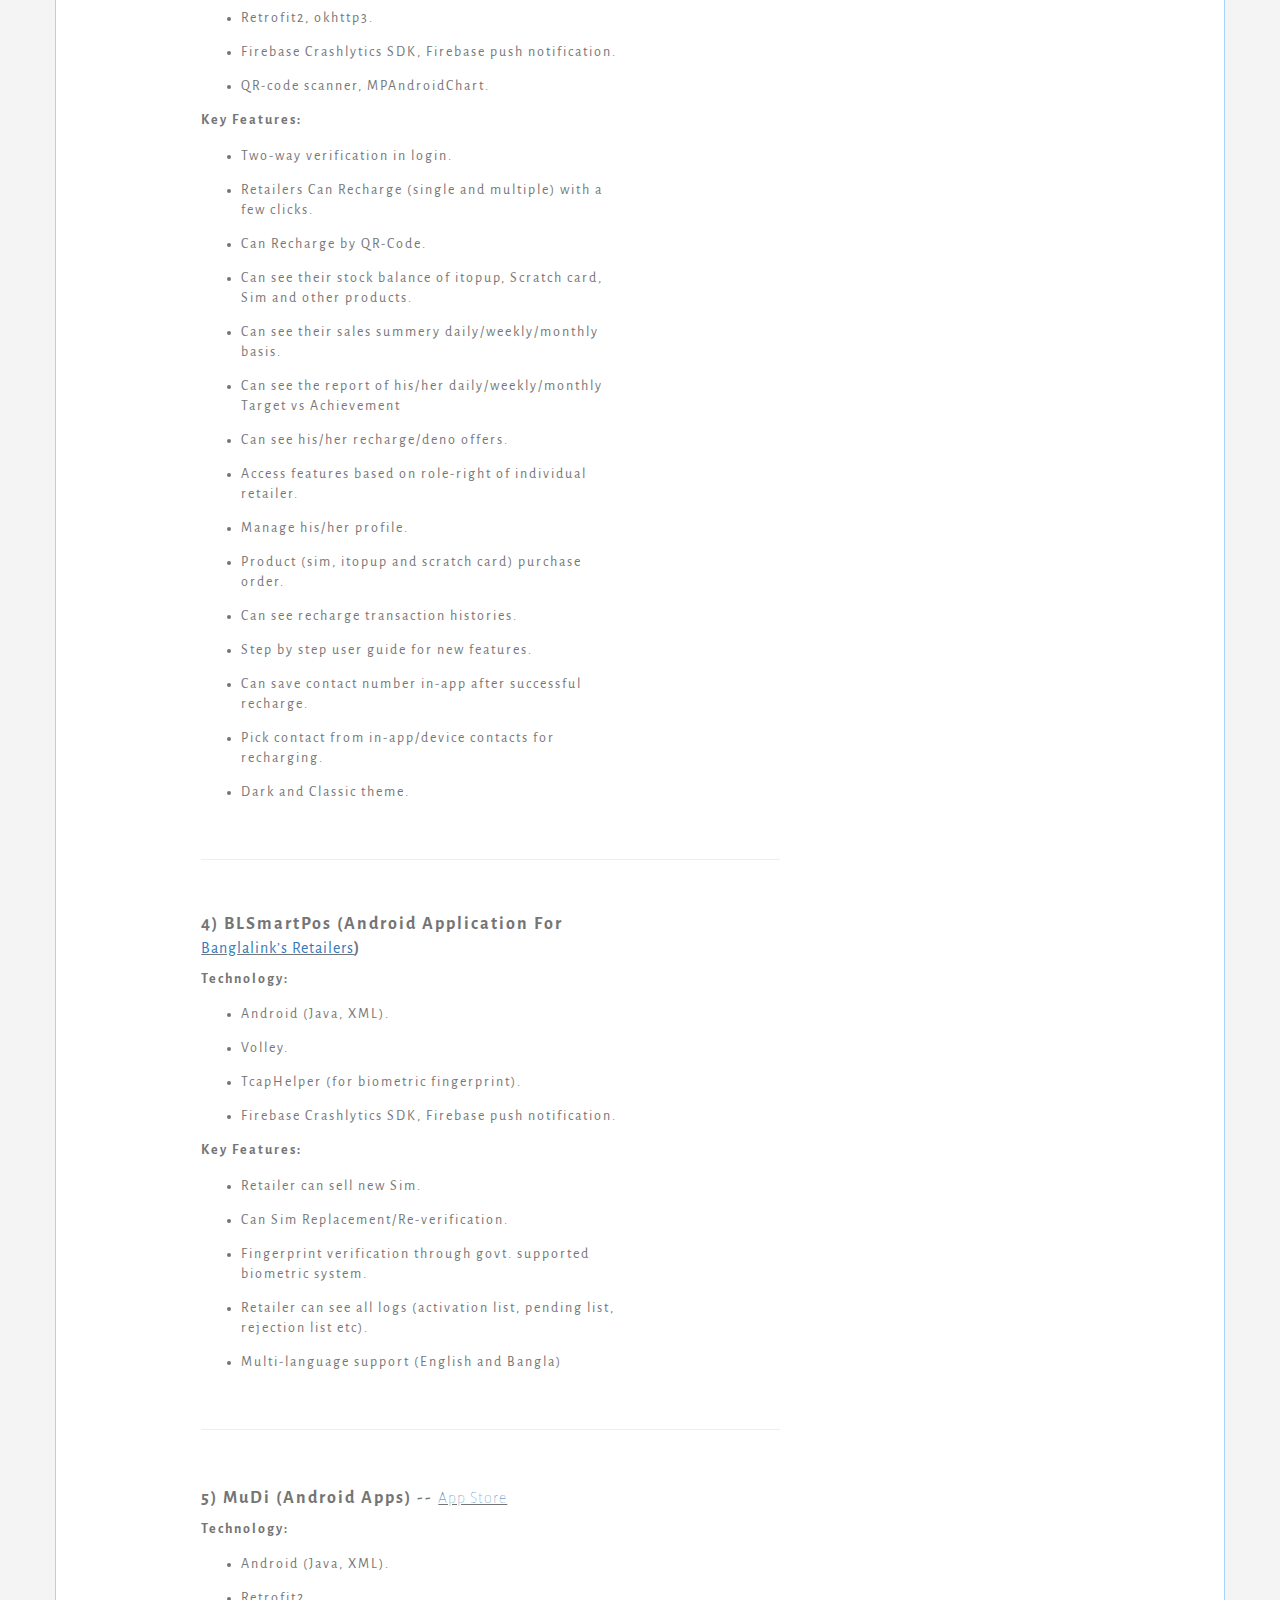
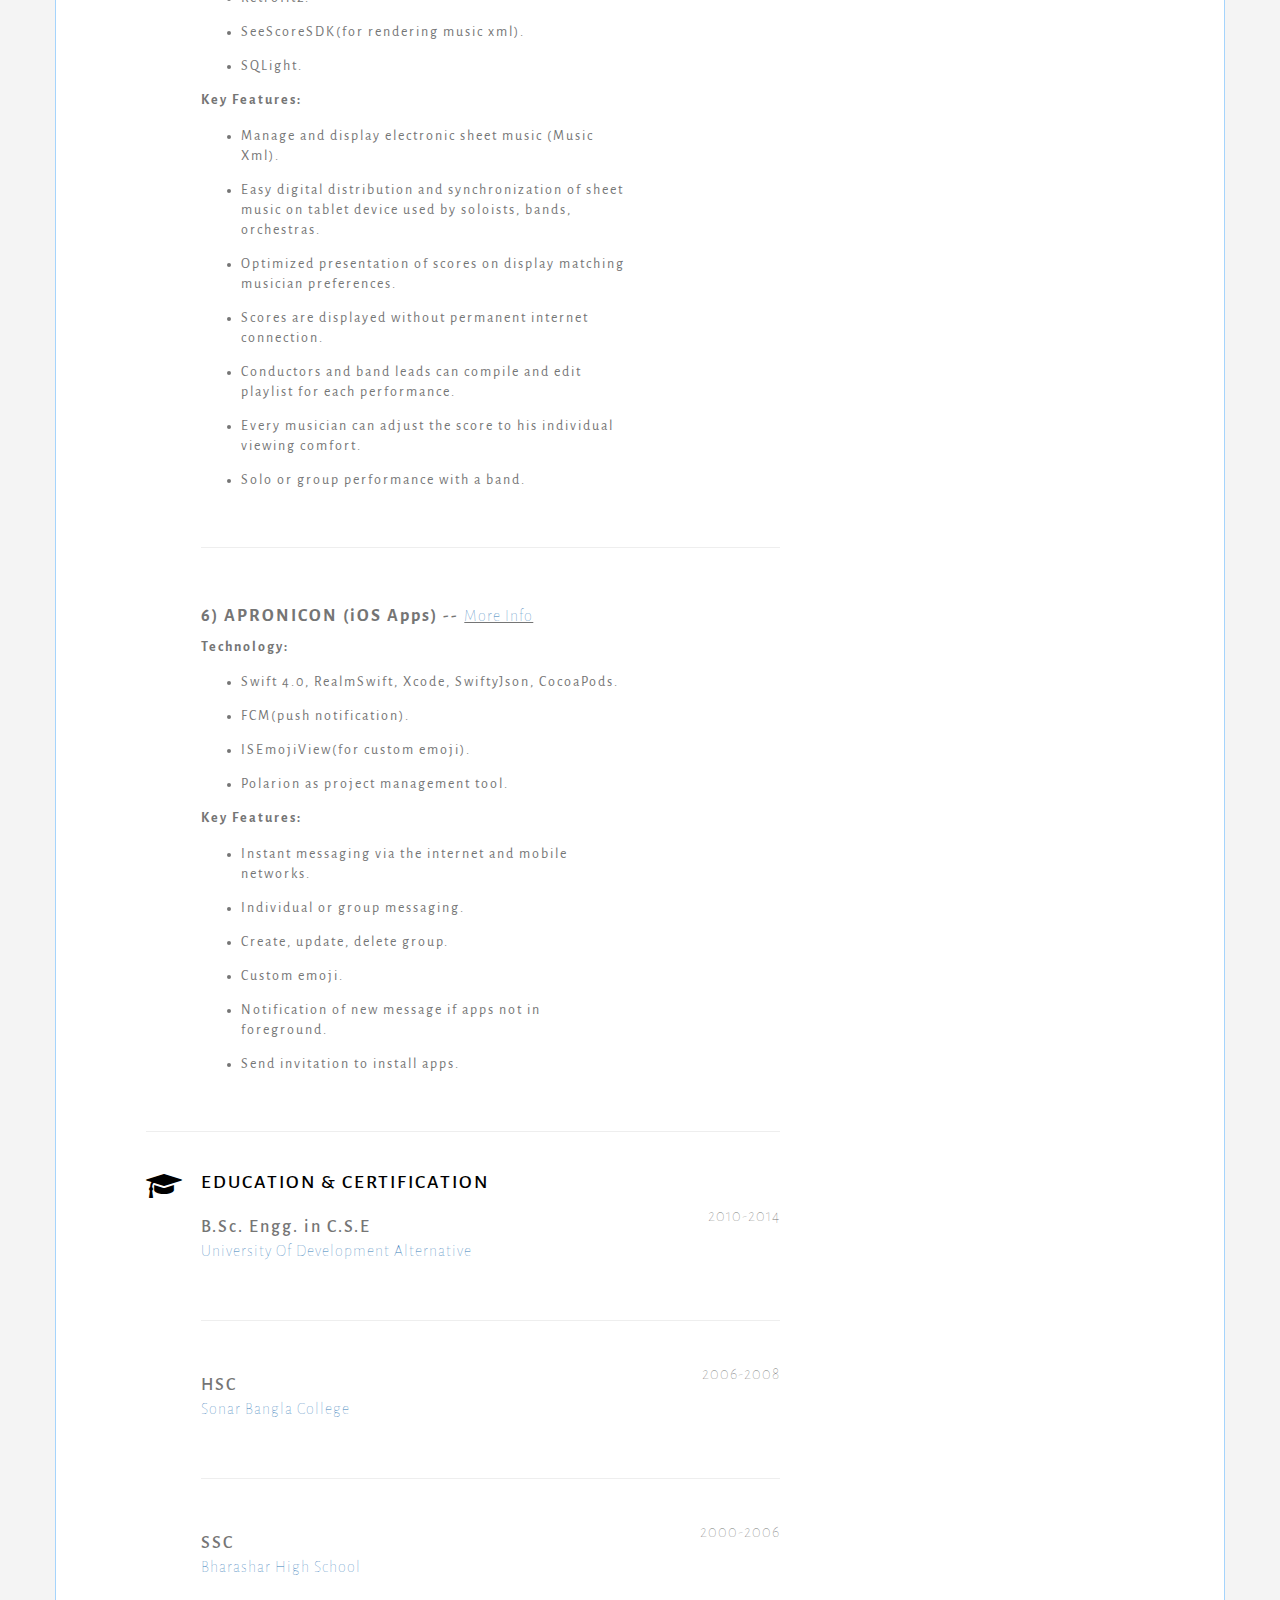
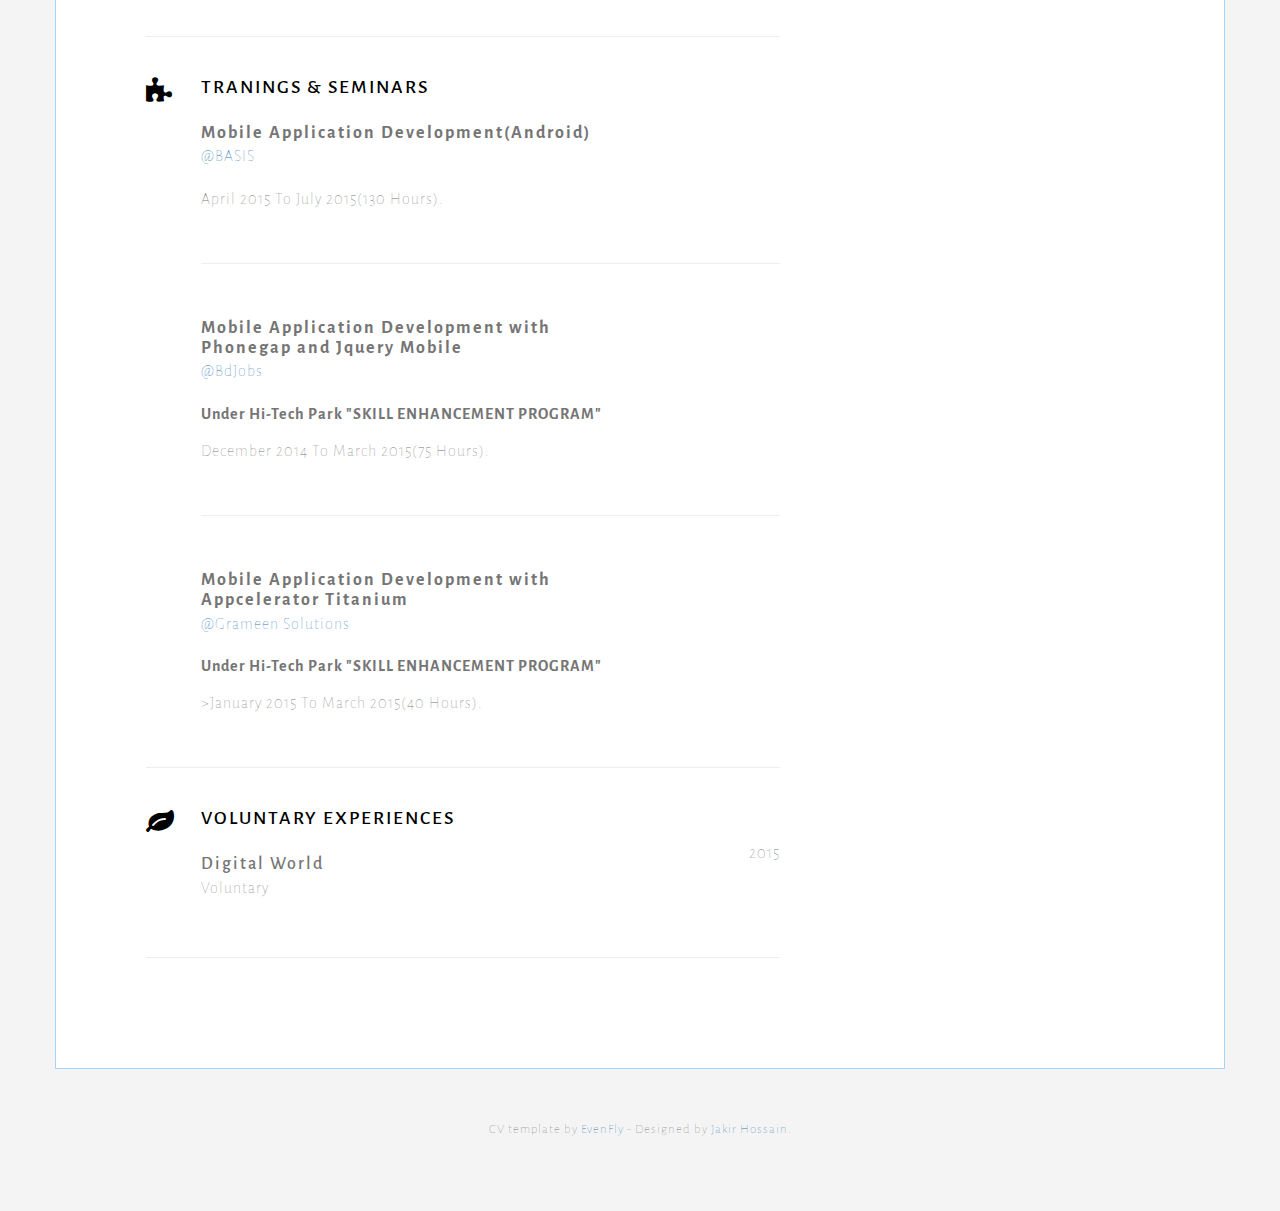
==== commit 91da667e: "Update index.html" ====
--- a/about_me/index.html
+++ b/about_me/index.html
@@ -154,67 +154,6 @@
 
             <hr>
 
-            <div id="education" class="row mobmid">
-                <div class="col-sm-1">
-                    <span class="secicon fa fa-graduation-cap"></span>
-                </div><!--icon end-->
-
-                <div class="col-sm-11">
-                    <h3>Education &amp; Certification</h3>
-                    <!-- <div class="row">
-                        <div class="col-md-9">
-                            <h4>M.Sc. Engg. in ICT</h4>
-                            <p class="sub"><a href="http://www.buet.ac.bd">BUET</a> </p>
-                        </div>
-
-                        <div class="year col-md-3">
-                            <p>2015-Present</p>
-                        </div>
-                    </div><!--Education & Certification 1 end-->
-                    <!--<hr>
-					 -->
-                    <div class="row">
-                        <div class="col-md-9">
-                            <h4>B.Sc. Engg. in C.S.E</h4>
-                            <p class="sub"><a href="http://uoda.edu.bd/">University Of Development Alternative</a> </p>
-                        </div>
-
-                        <div class="year col-md-3">
-                            <p>2010-2014</p>
-                        </div>
-                    </div><!--Education & Certification 1 end-->
-                    
-                    <hr>
-
-                    <div class="row">
-                        <div class="col-md-9">
-                            <h4>HSC</h4>
-                            <p class="sub"><a href="https://www.facebook.com/SonarBanglaCollege.Comilla/">Sonar Bangla College</a> </p>
-                        </div>
-
-                        <div class="year col-md-3">
-                            <p>2006-2008</p>
-                        </div>
-                    </div><!--Education & Certification 1 end-->
-                    
-                    <hr>
-                    
-                    <div class="row">
-                        <div class="col-md-9">
-                            <h4>SSC</h4>
-                            <p class="sub"><a href="">Bharashar High School</a></p>
-                        </div>
-
-                        <div class="year col-md-3">
-                            <p>2000-2006</p>
-                        </div>
-                    </div><!--Education & Certification 2 end-->
-
-                </div>
-            </div><!--Education & Certifications end-->
-            
-            <hr>
-
             <!-- ===========================
             JOB EXPERIENCES
             ============================ -->
@@ -228,38 +167,29 @@
 			<div class="row">
 			<div class="col-md-9">
 				    <h4>Team Leader-Mobile Application Development</h4>
-				    <p class="sub"><a target="_blank" href="https://systechdigital.com">Systech Digital Limited</a>
+				    <p class="sub"><a target="_blank" href="https://systechdigital.com">@Systech Digital Limited</a>
 				    </p>
-				</div>
-
-				<div class="year col-md-3">
-				    <p>December,2020 - present</p>
-				</div>
+					 <p>December,2020 - present</p>
+				</div>
+				
 		     </div><!--Job 1 end-->
 	             <hr>
 
 			<div class="row">
 			<div class="col-md-9">
-				    <h4>Sr. Software Engineer (Mobile Apps)</h4>
-				    <p class="sub"><a target="_blank" href="https://www.subrasystems.com.bd">Subra Systems Limited</a>
+				    <h4><strong>Sr. Software Engineer (Mobile Apps)</strong></h4>
+				    <p class="sub"><a target="_blank" href="https://www.subrasystems.com.bd">@Subra Systems Limited</a>
 				    </p>
-				</div>
-
-				<div class="year col-md-3">
-				    <p>May,2020 - December,2020</p>
+					 <p>May,2020 - December,2020</p>
 				</div>
 		     </div><!--Job 2 end-->
 	             <hr>
-			
-                    <div class="row">
-                        <div class="col-md-9">
-                            <h4>Sr. Software Engineer(Android) | Team Leader</h4>
-                            <p class="sub"><a target="_blank" href="http://rfsoftlab.com">RFsoftLab</a>
+                    <div class="row">
+                        <div class="col-md-9">
+                            <h4><strong>Sr. Software Engineer(Android) | Team Leader</strong></h4>
+                            <p class="sub"><a target="_blank" href="http://rfsoftlab.com">@RFsoftLab</a>
                             </p>
-                        </div>
-
-                        <div class="year col-md-3">
-                            <p>2015 - April, 2020</p>
+							 <p>2015 - April, 2020</p>
                         </div>
                     </div><!--Job 3 end-->
                     
@@ -333,7 +263,7 @@
 			 <hr>
 			<div class="row">
 			<div class="col-md-9">
-				<h4><strong>3) RetailerApp (Android Apps for Banglalink’s Retailers)</strong></h4>
+				<h4><strong>3) RetailerApp (Android Application For <u><a target="_blank" href="https://www.banglalink.net/en"> Banglalink’s Retailers</a></u>)</strong></h4>
 				<h5><b>Technology:</b></h5>
 				    <ul>
 					  <li>Android (Kotlin, Java, XML).</li>
@@ -366,7 +296,7 @@
 			<hr>
 			<div class="row">
 			<div class="col-md-9">
-				    <h4><strong>4) BLSmartPos (Android Apps For Banglalink’s Retailers)</strong></h4>
+				    <h4><strong>4) BLSmartPos (Android Application For <u><a target="_blank" href="https://www.banglalink.net/en"> Banglalink’s Retailers</a></u>)</strong></h4>
 				<h5><b>Technology:</b></h5>
 				    <ul>
 					  <li>Android (Java, XML).</li>
@@ -388,7 +318,7 @@
 			<hr>
 			<div class="row">
 			<div class="col-md-9">
-				<h4><strong>5) MuDi (Android Apps) </strong> -- <u><a target="_blank" href="https://play.google.com/store/apps/details?id=com.rfsoftlab.mudi.purmusic  ">App Store</a></u></h4>
+				<h4><strong>5) MuDi (Android Apps) </strong> -- <u><a target="_blank" href="https://play.google.com/store/apps/details?id=com.rfsoftlab.mudi.purmusic">App Store</a></u></h4>
 				<h5><b>Technology:</b></h5>
 				    <ul>
 					  <li>Android (Java, XML).</li>
@@ -436,6 +366,69 @@
             </div><!--Job experiences end-->
 
             <hr>
+			<!-- ===========================
+            Education
+            ============================ -->
+			<div id="education" class="row mobmid">
+                <div class="col-sm-1">
+                    <span class="secicon fa fa-graduation-cap"></span>
+                </div><!--icon end-->
+
+                <div class="col-sm-11">
+                    <h3>Education &amp; Certification</h3>
+                    <!-- <div class="row">
+                        <div class="col-md-9">
+                            <h4>M.Sc. Engg. in ICT</h4>
+                            <p class="sub"><a href="http://www.buet.ac.bd">BUET</a> </p>
+                        </div>
+
+                        <div class="year col-md-3">
+                            <p>2015-Present</p>
+                        </div>
+                    </div><!--Education & Certification 1 end-->
+                    <!--<hr>
+					 -->
+                    <div class="row">
+                        <div class="col-md-9">
+                            <h4>B.Sc. Engg. in C.S.E</h4>
+                            <p class="sub"><a href="http://uoda.edu.bd/">University Of Development Alternative</a> </p>
+                        </div>
+
+                        <div class="year col-md-3">
+                            <p>2010-2014</p>
+                        </div>
+                    </div><!--Education & Certification 1 end-->
+                    
+                    <hr>
+
+                    <div class="row">
+                        <div class="col-md-9">
+                            <h4>HSC</h4>
+                            <p class="sub"><a href="https://www.facebook.com/SonarBanglaCollege.Comilla/">Sonar Bangla College</a> </p>
+                        </div>
+
+                        <div class="year col-md-3">
+                            <p>2006-2008</p>
+                        </div>
+                    </div><!--Education & Certification 1 end-->
+                    
+                    <hr>
+                    
+                    <div class="row">
+                        <div class="col-md-9">
+                            <h4>SSC</h4>
+                            <p class="sub"><a href="">Bharashar High School</a></p>
+                        </div>
+
+                        <div class="year col-md-3">
+                            <p>2000-2006</p>
+                        </div>
+                    </div><!--Education & Certification 2 end-->
+
+                </div>
+            </div><!--Education & Certifications end-->
+            
+            <hr>
 
             <!-- ===========================
             Tranings
@@ -450,7 +443,7 @@
 
                     <div class="row">
                         <div class="col-md-9">
-                            <h4>Mobile Application Development(Android)</h4>
+                            <h4><strong>Mobile Application Development(Android)</strong></h4>
                             <p class="sub"><a target="_blank" href="http://www.basis.org.bd/">@BASIS</a>
                             <p>April 2015 To July 2015(130 Hours).</p>
                         </div>
@@ -459,18 +452,18 @@
 					<hr>
 					<div class="row">
                         <div class="col-md-9">
-                            <h4>Mobile Application Development with<br>Phonegap and Jquery Mobile</h4>
+                            <h4><strong>Mobile Application Development with<br>Phonegap and Jquery Mobile</strong></h4>
                             <p class="sub"><a target="_blank" href="http://bdjobstraining.com/">@BdJobs</a>
-                            <p>Under Hi-Tech Park "SKILL ENHANCEMENT PROGRAM"</p>
+                            <p><strong>Under Hi-Tech Park "SKILL ENHANCEMENT PROGRAM"</strong></p>
 							<p>December 2014 To March 2015(75 Hours).</p>
                         </div>
                     </div><!--Traning 2 end-->
 					<hr>
 					<div class="row">
                         <div class="col-md-9">
-                            <h4>Mobile Application Development with<br>Appcelerator Titanium</h4>
+                            <h4><strong>Mobile Application Development with<br>Appcelerator Titanium</strong></h4>
                             <p class="sub"><a target="_blank" href="http://www.grameensolutions.com/">@Grameen Solutions </a>
-                            <p>Under Hi-Tech Park "SKILL ENHANCEMENT PROGRAM"</p>
+                            <p><strong>Under Hi-Tech Park "SKILL ENHANCEMENT PROGRAM"</strong></p>
 							<p>>January 2015 To March 2015(40 Hours).</p>
                         </div>
                     </div><!--Traning 3 end-->
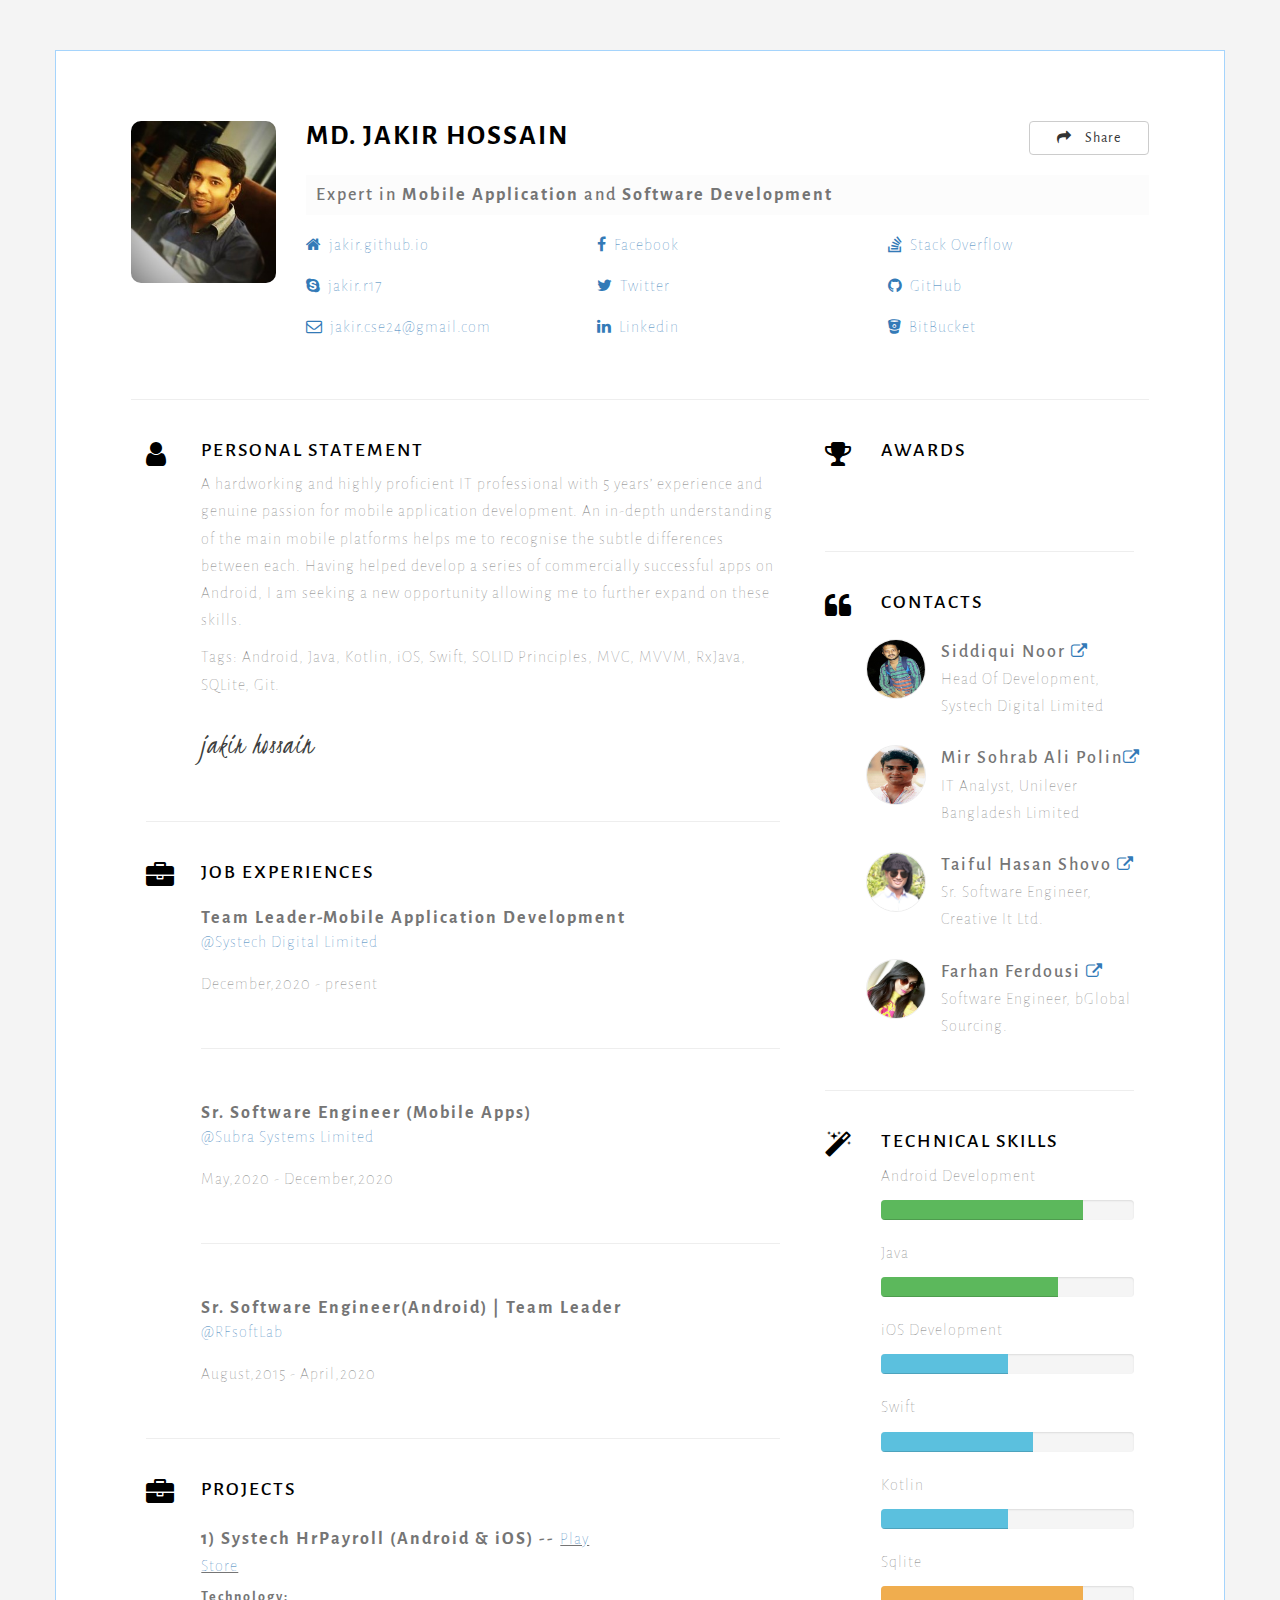
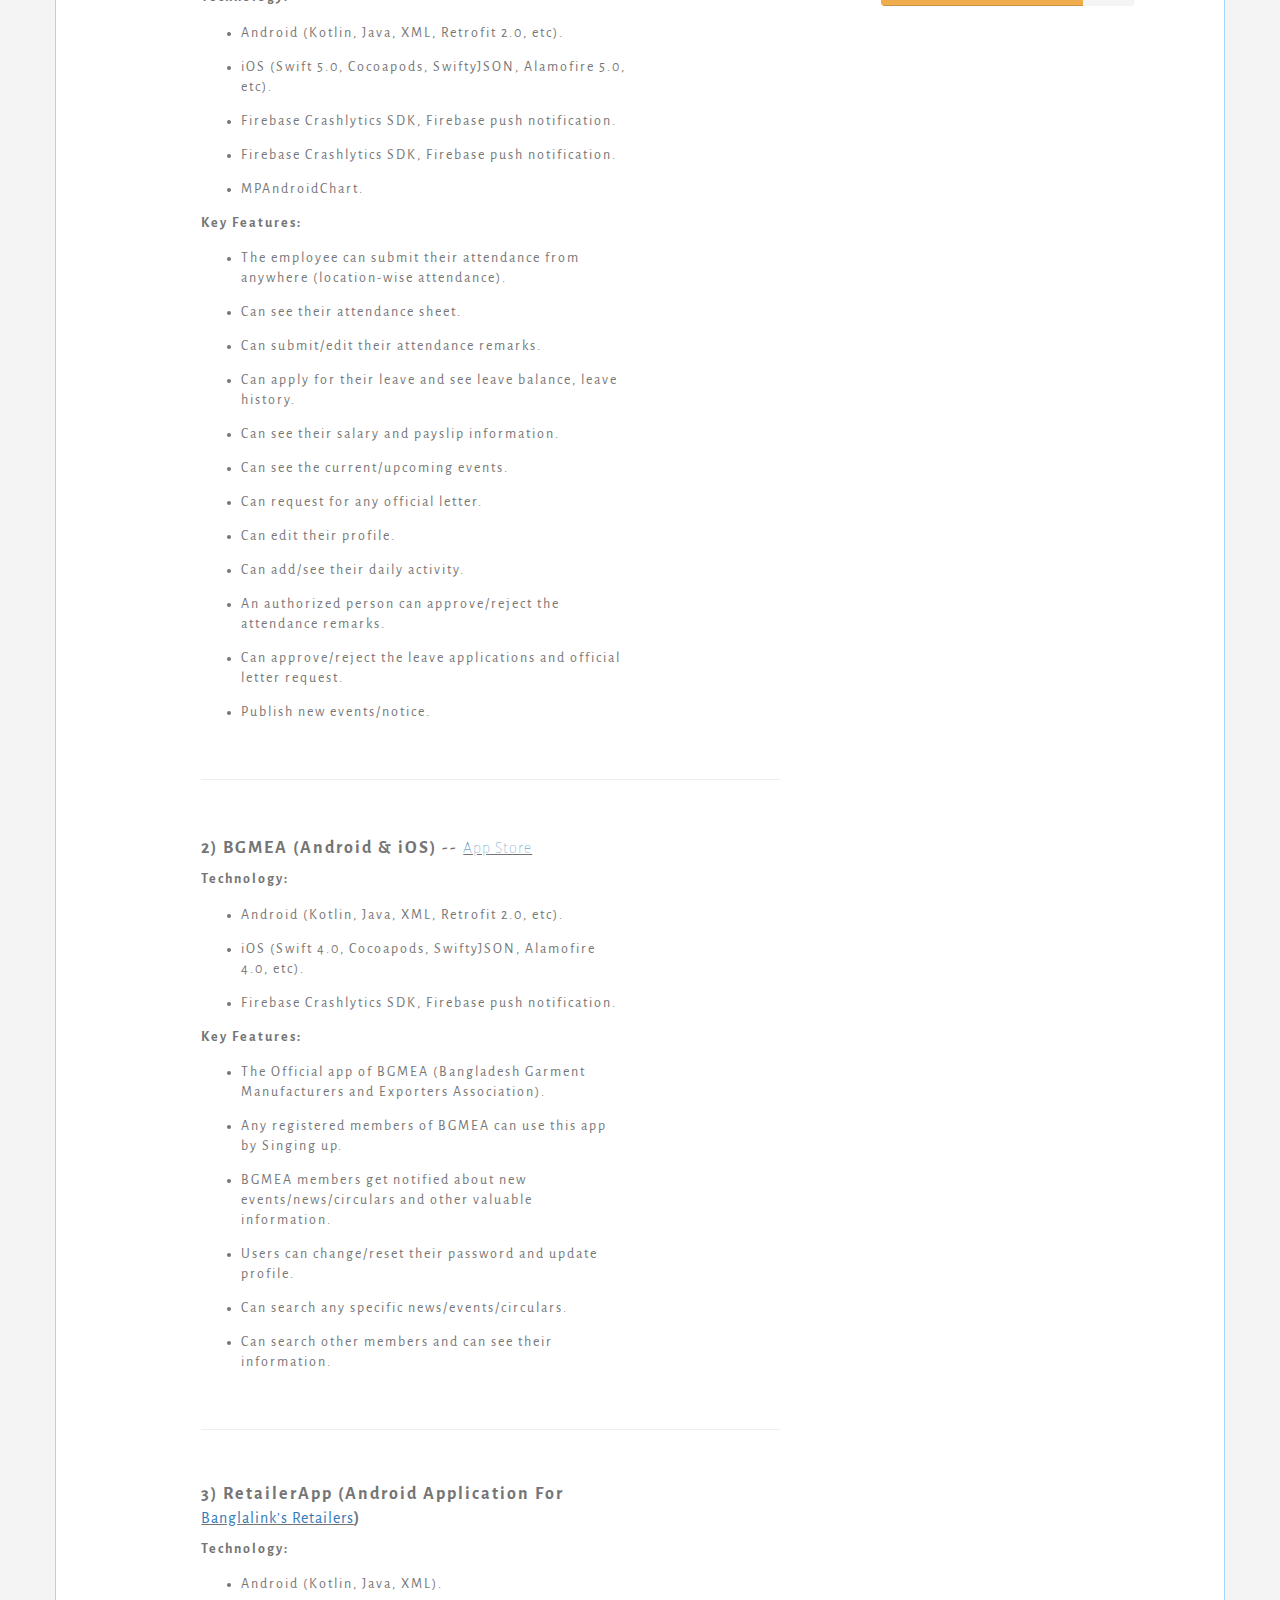
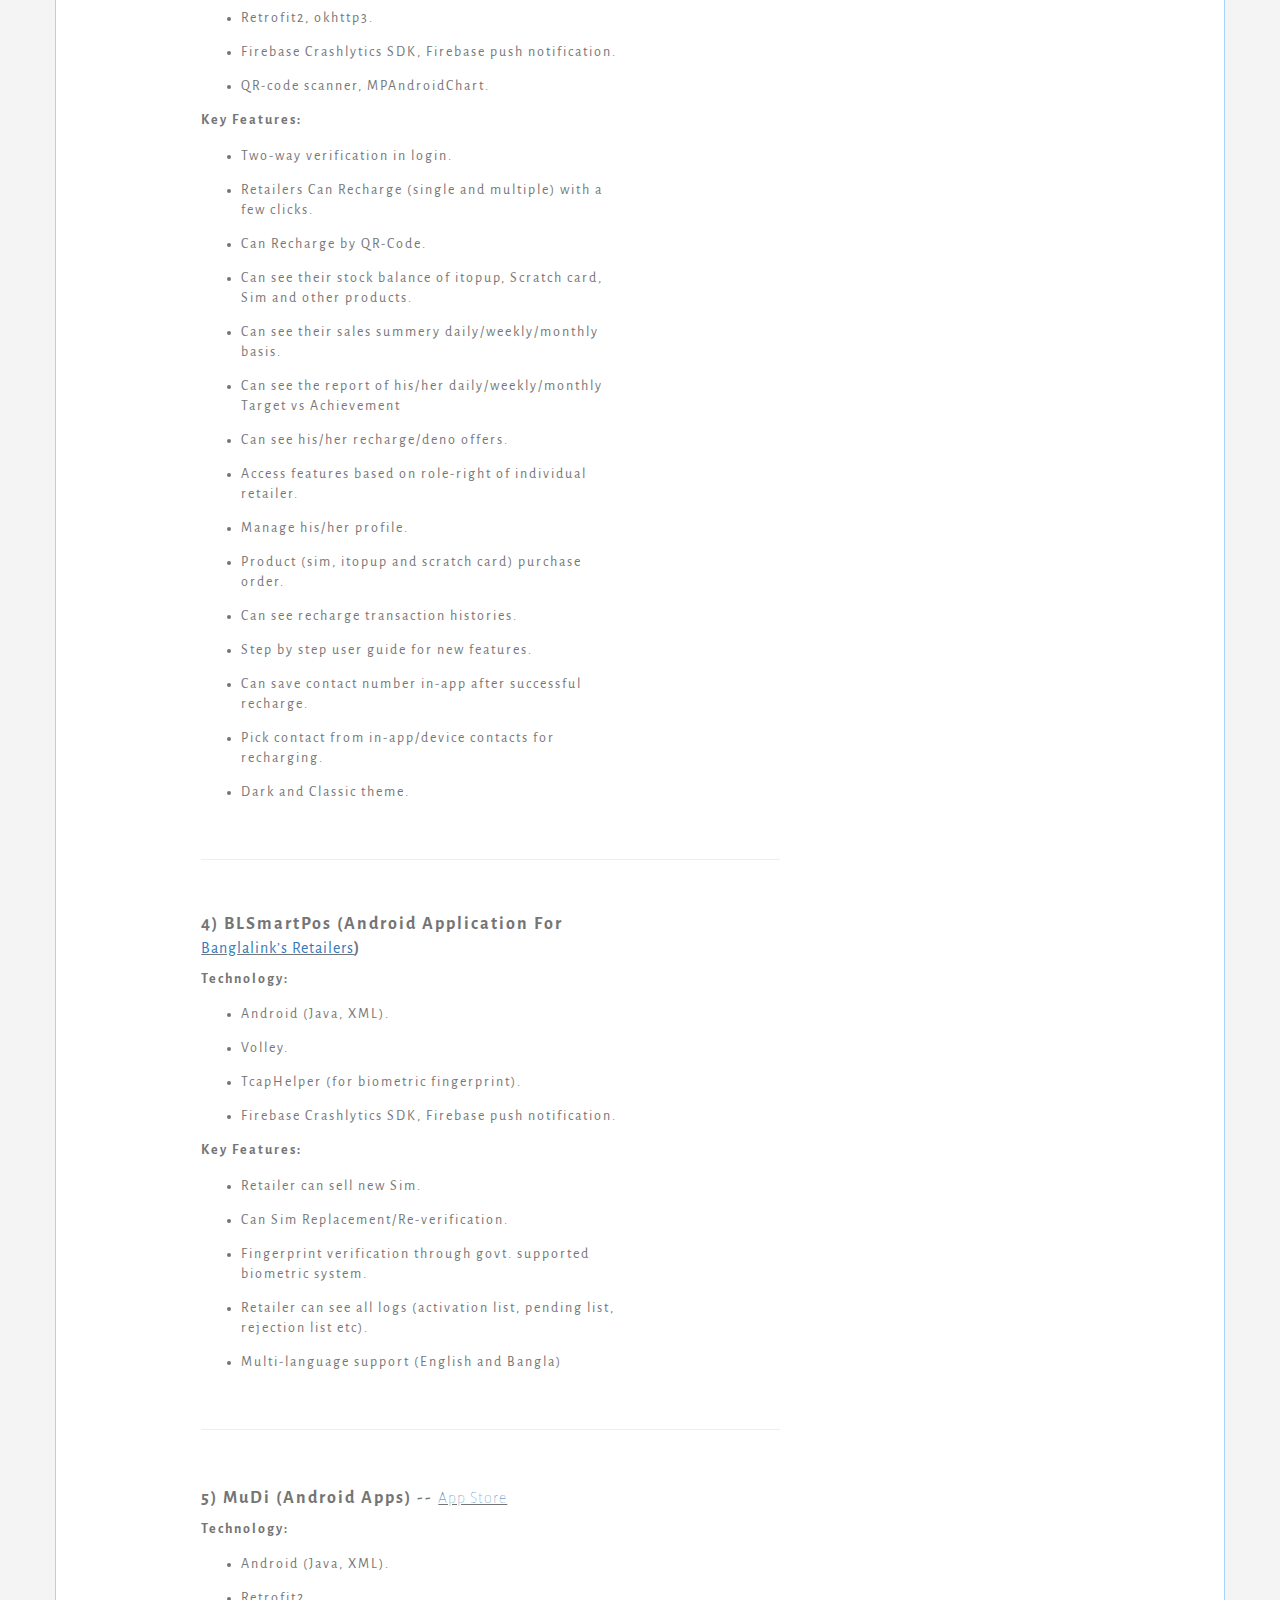
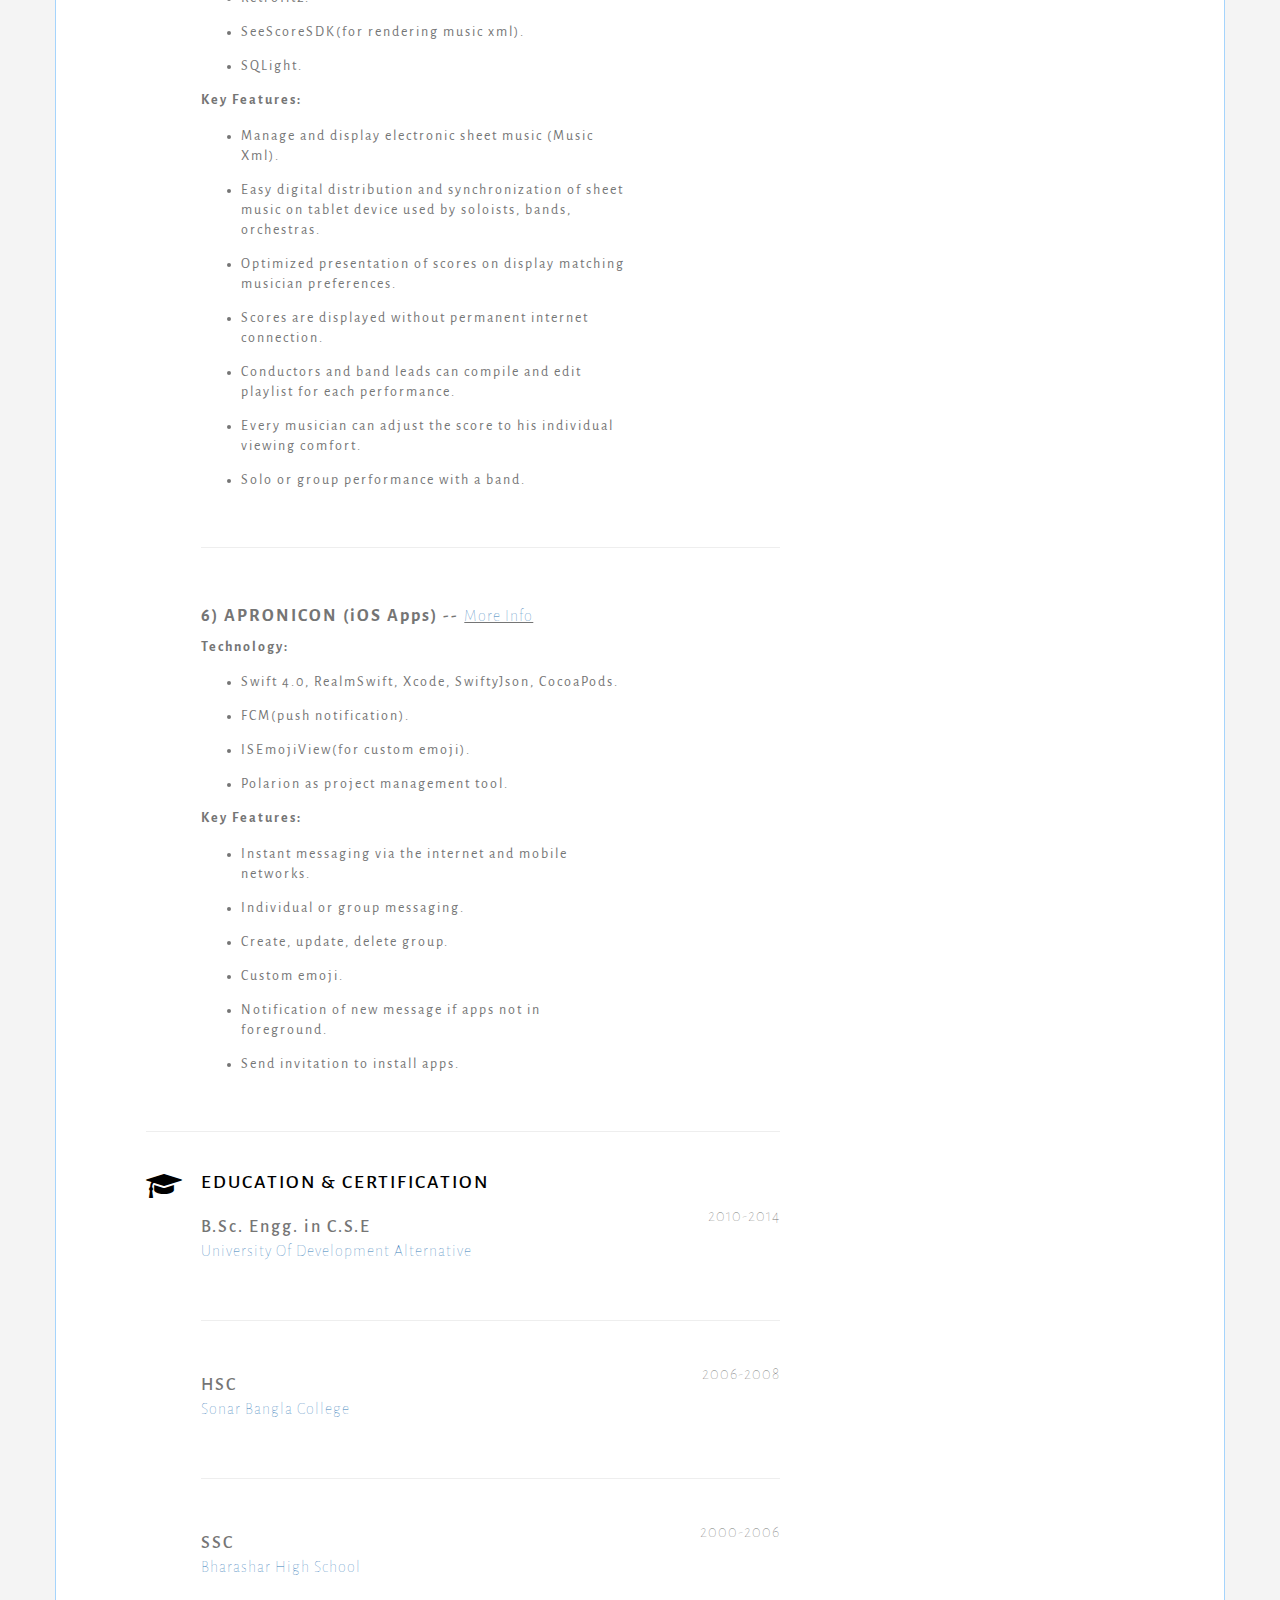
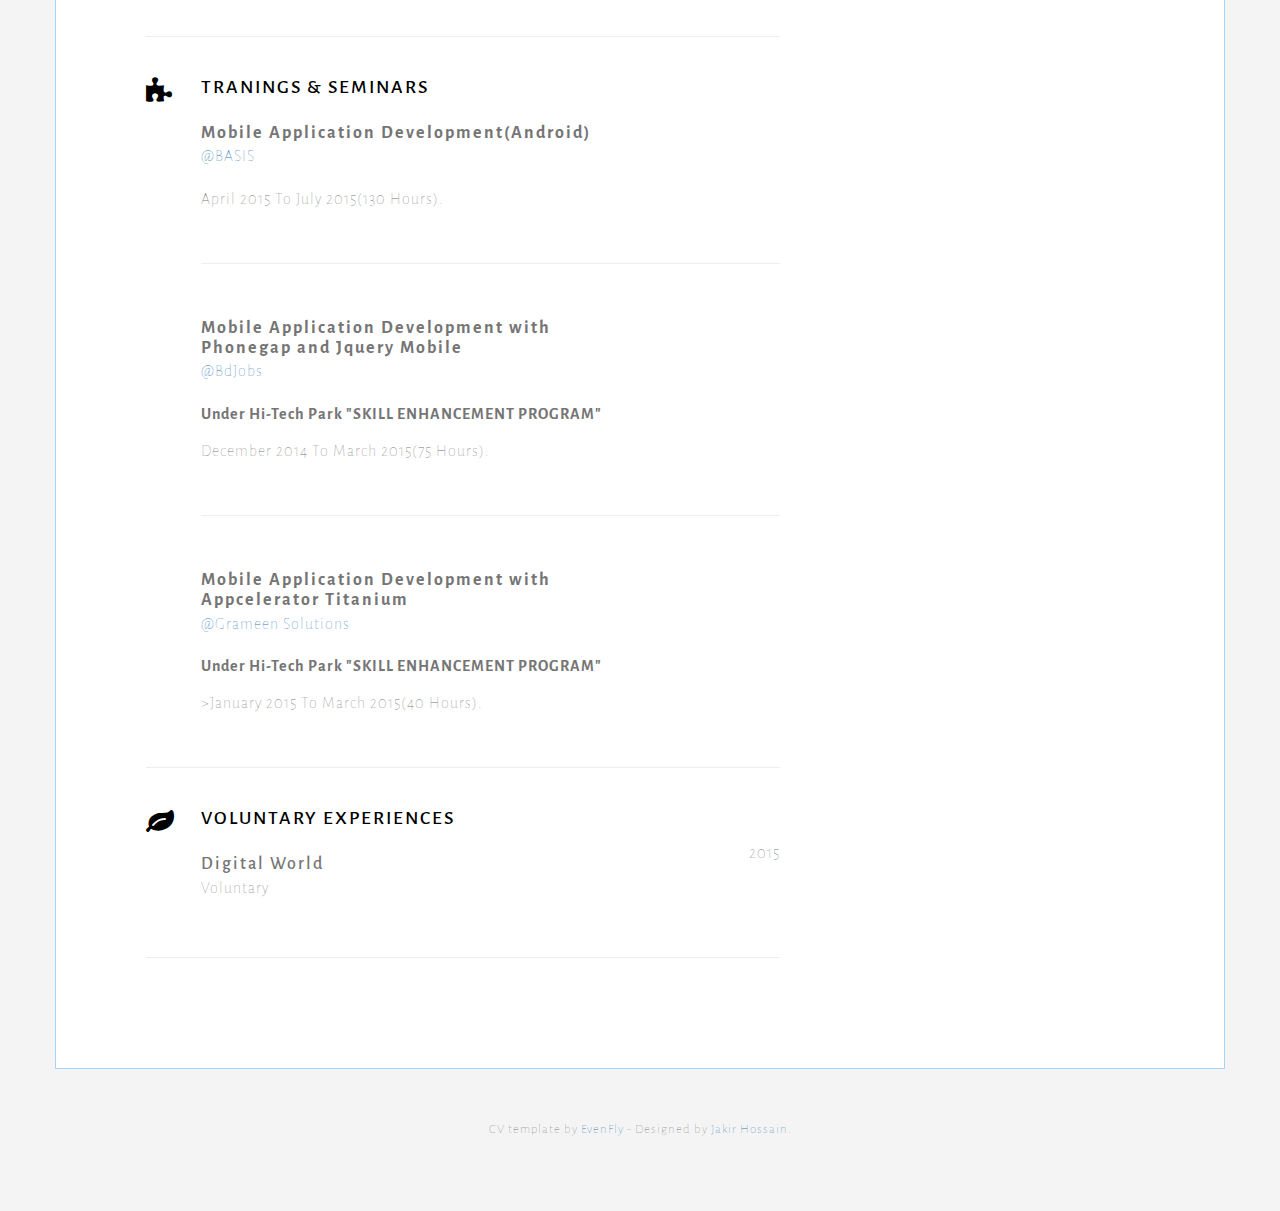
==== commit 55128c7a: "Update index.html" ====
--- a/about_me/index.html
+++ b/about_me/index.html
@@ -166,7 +166,7 @@
                     <h3>Job Experiences</h3>
 			<div class="row">
 			<div class="col-md-9">
-				    <h4>Team Leader-Mobile Application Development</h4>
+				    <h4><strong>Team Leader-Mobile Application Development</strong></h4>
 				    <p class="sub"><a target="_blank" href="https://systechdigital.com">@Systech Digital Limited</a>
 				    </p>
 					 <p>December,2020 - present</p>
@@ -189,7 +189,7 @@
                             <h4><strong>Sr. Software Engineer(Android) | Team Leader</strong></h4>
                             <p class="sub"><a target="_blank" href="http://rfsoftlab.com">@RFsoftLab</a>
                             </p>
-							 <p>2015 - April, 2020</p>
+							 <p>August,2015 - April,2020</p>
                         </div>
                     </div><!--Job 3 end-->
                     
